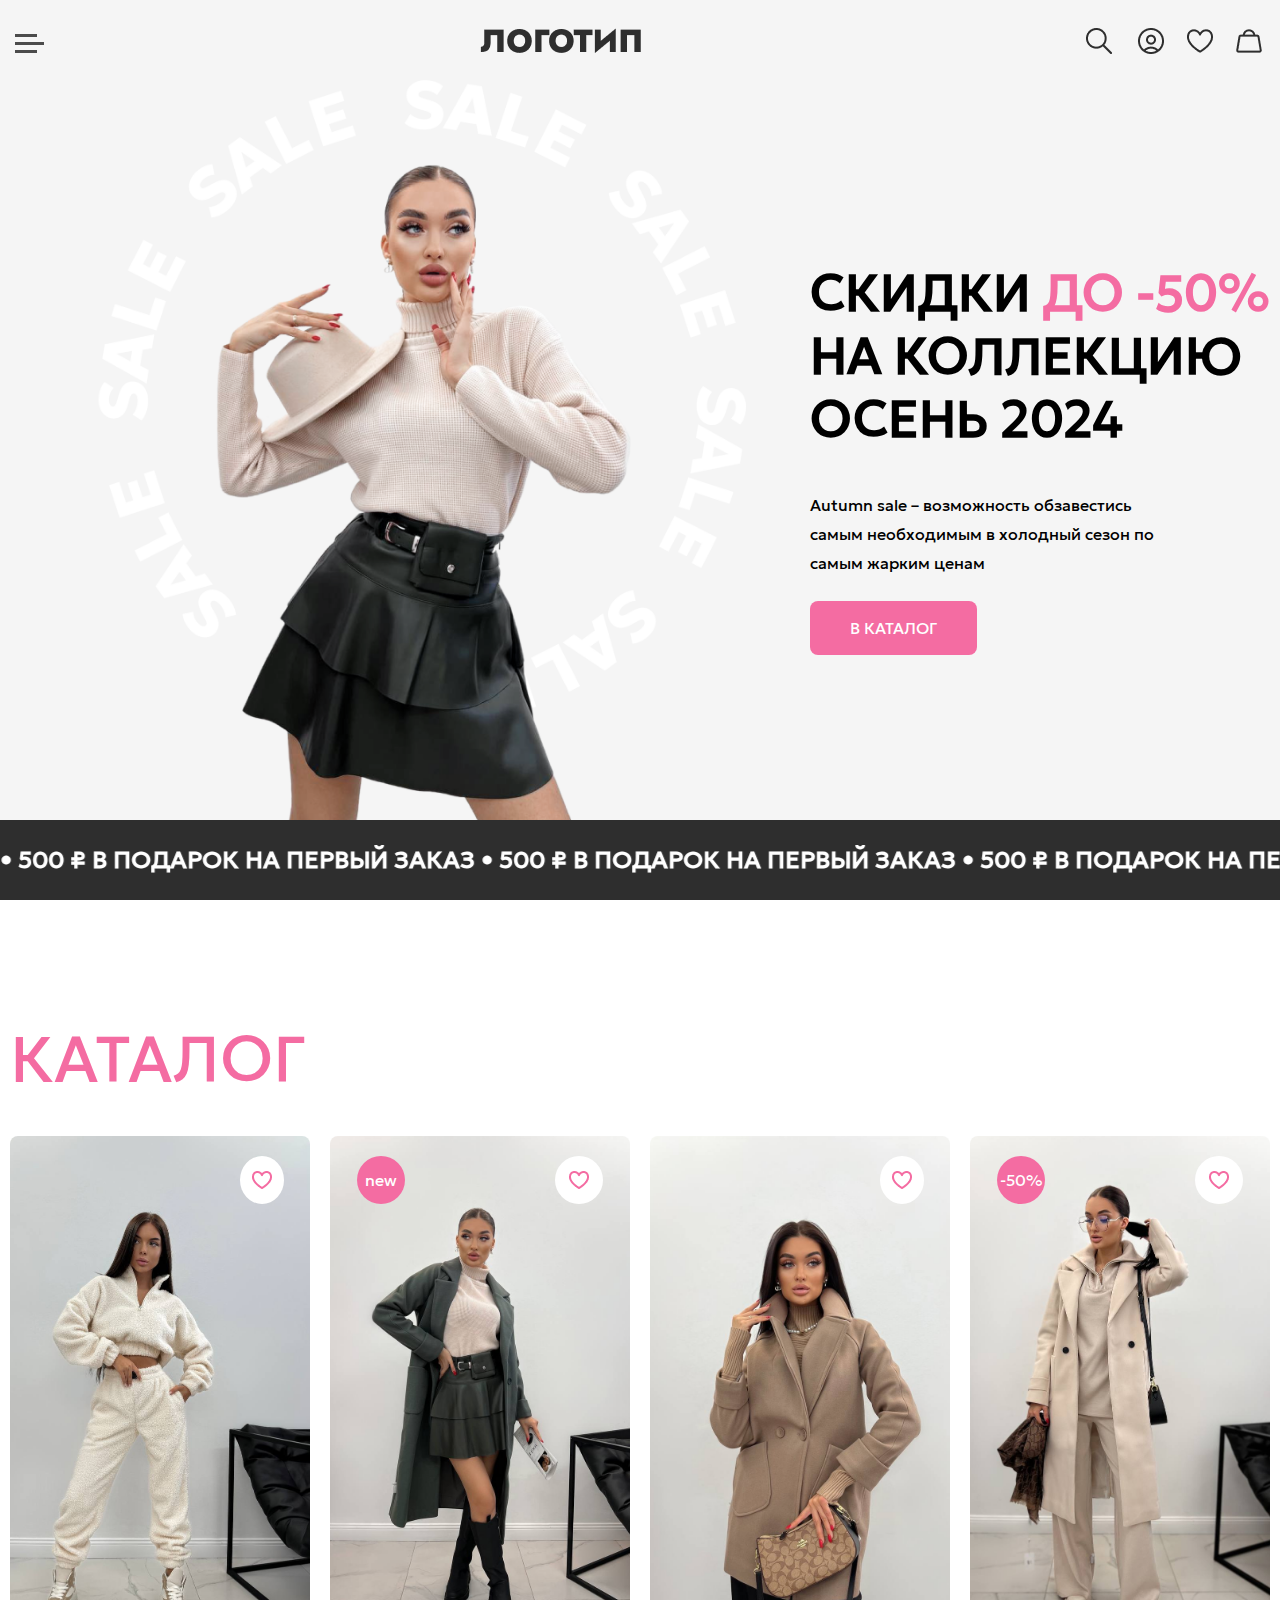
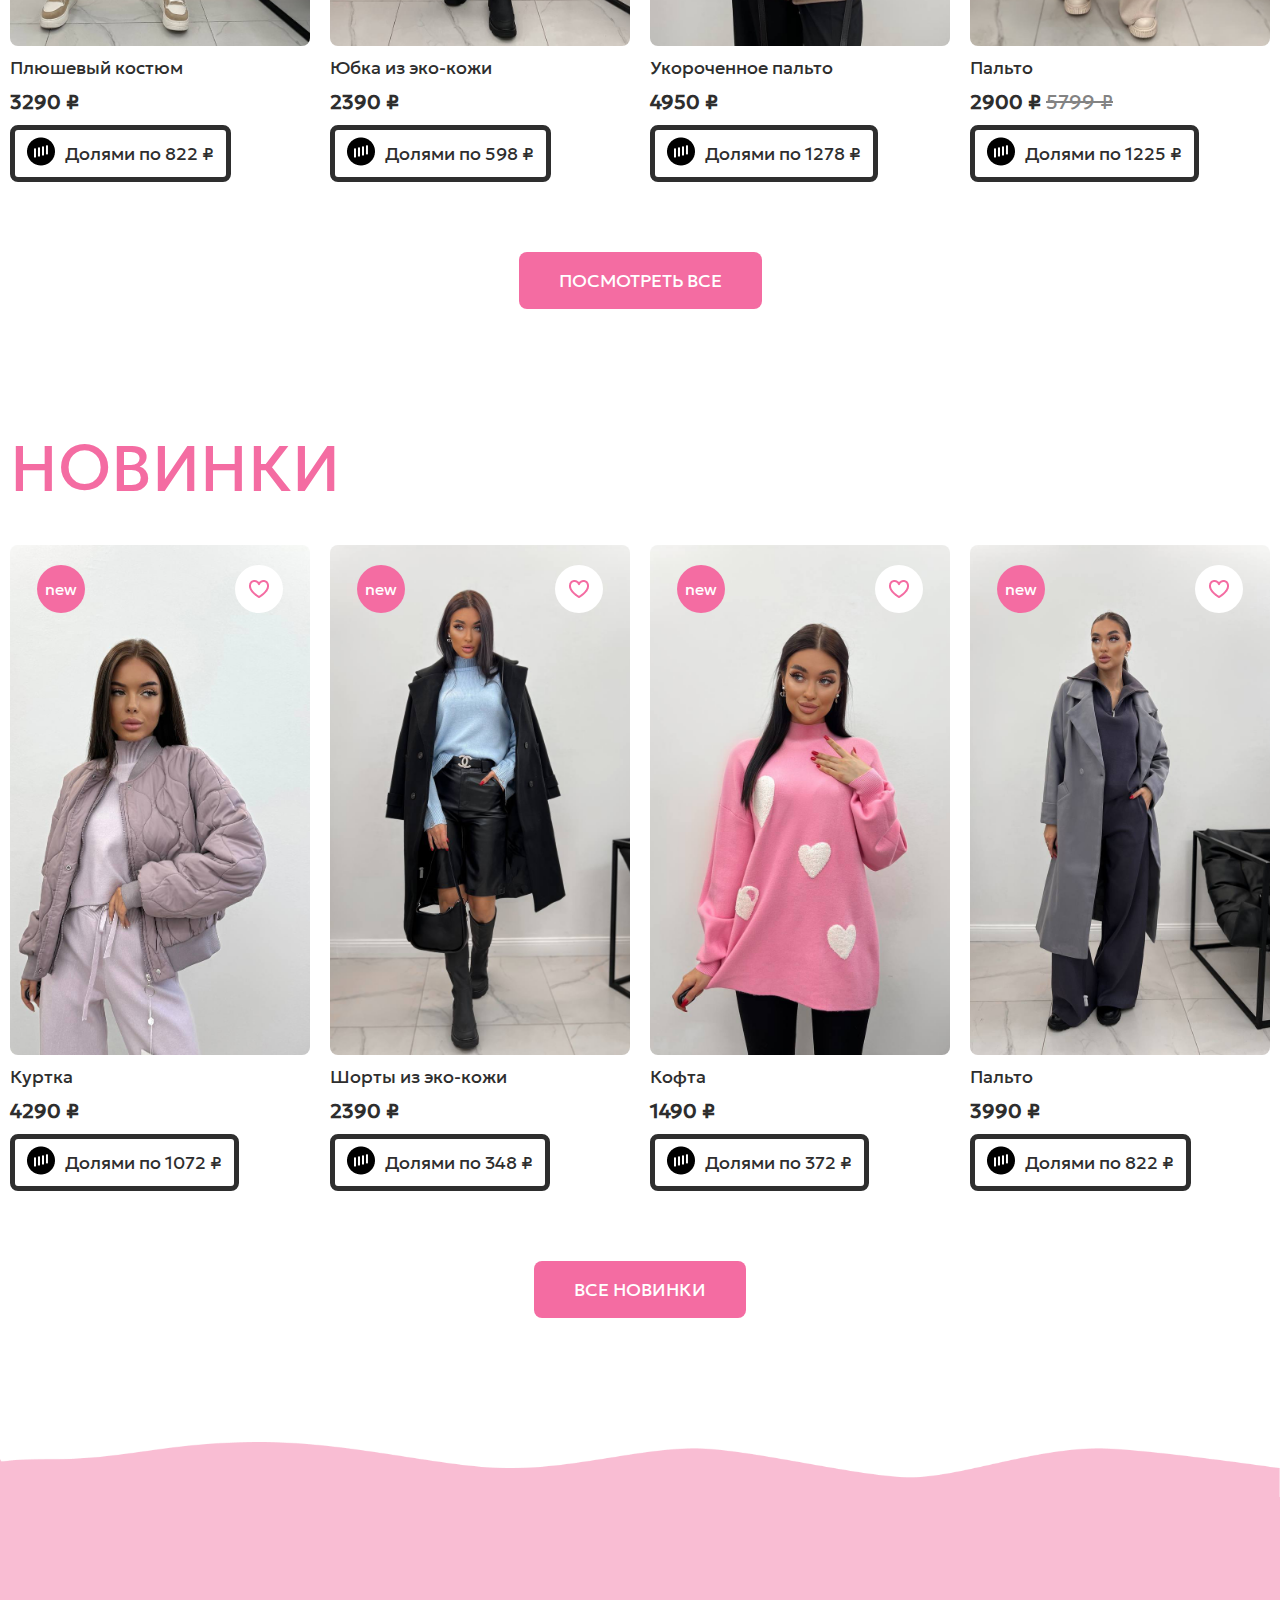
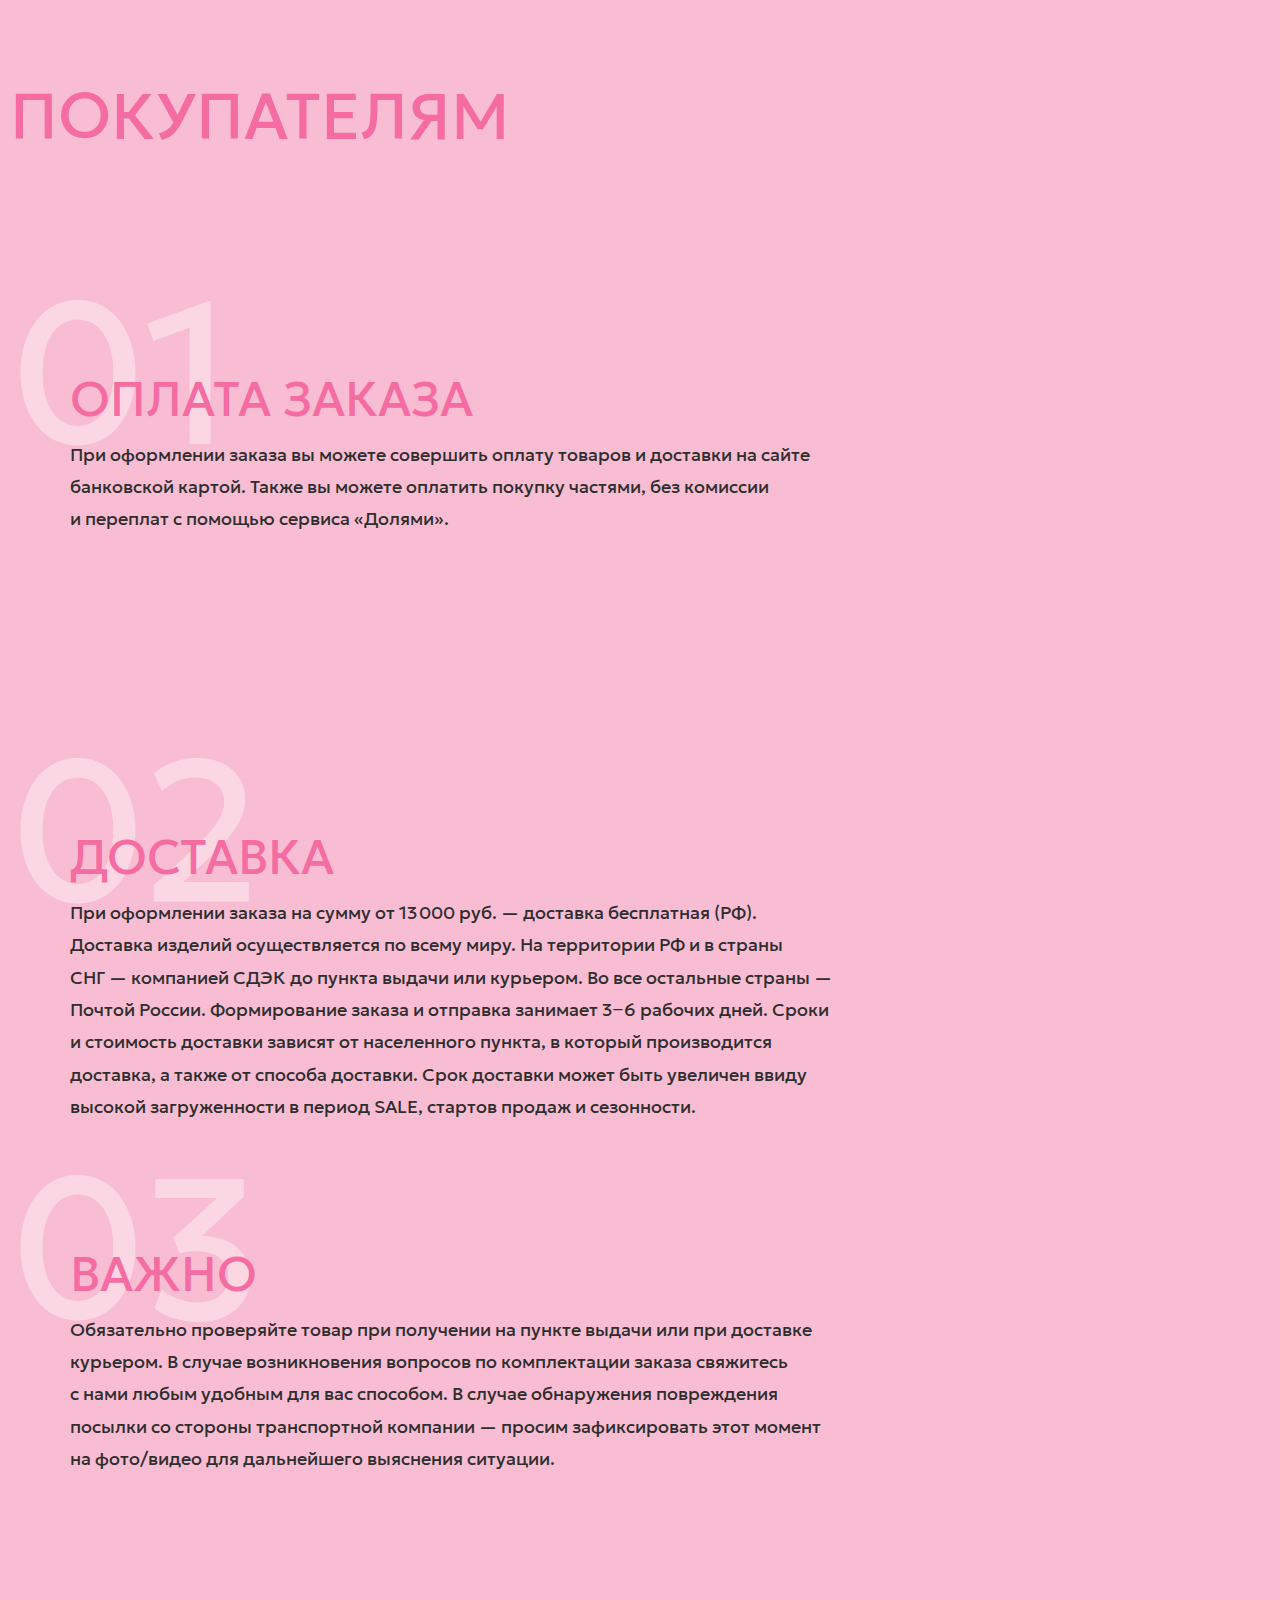
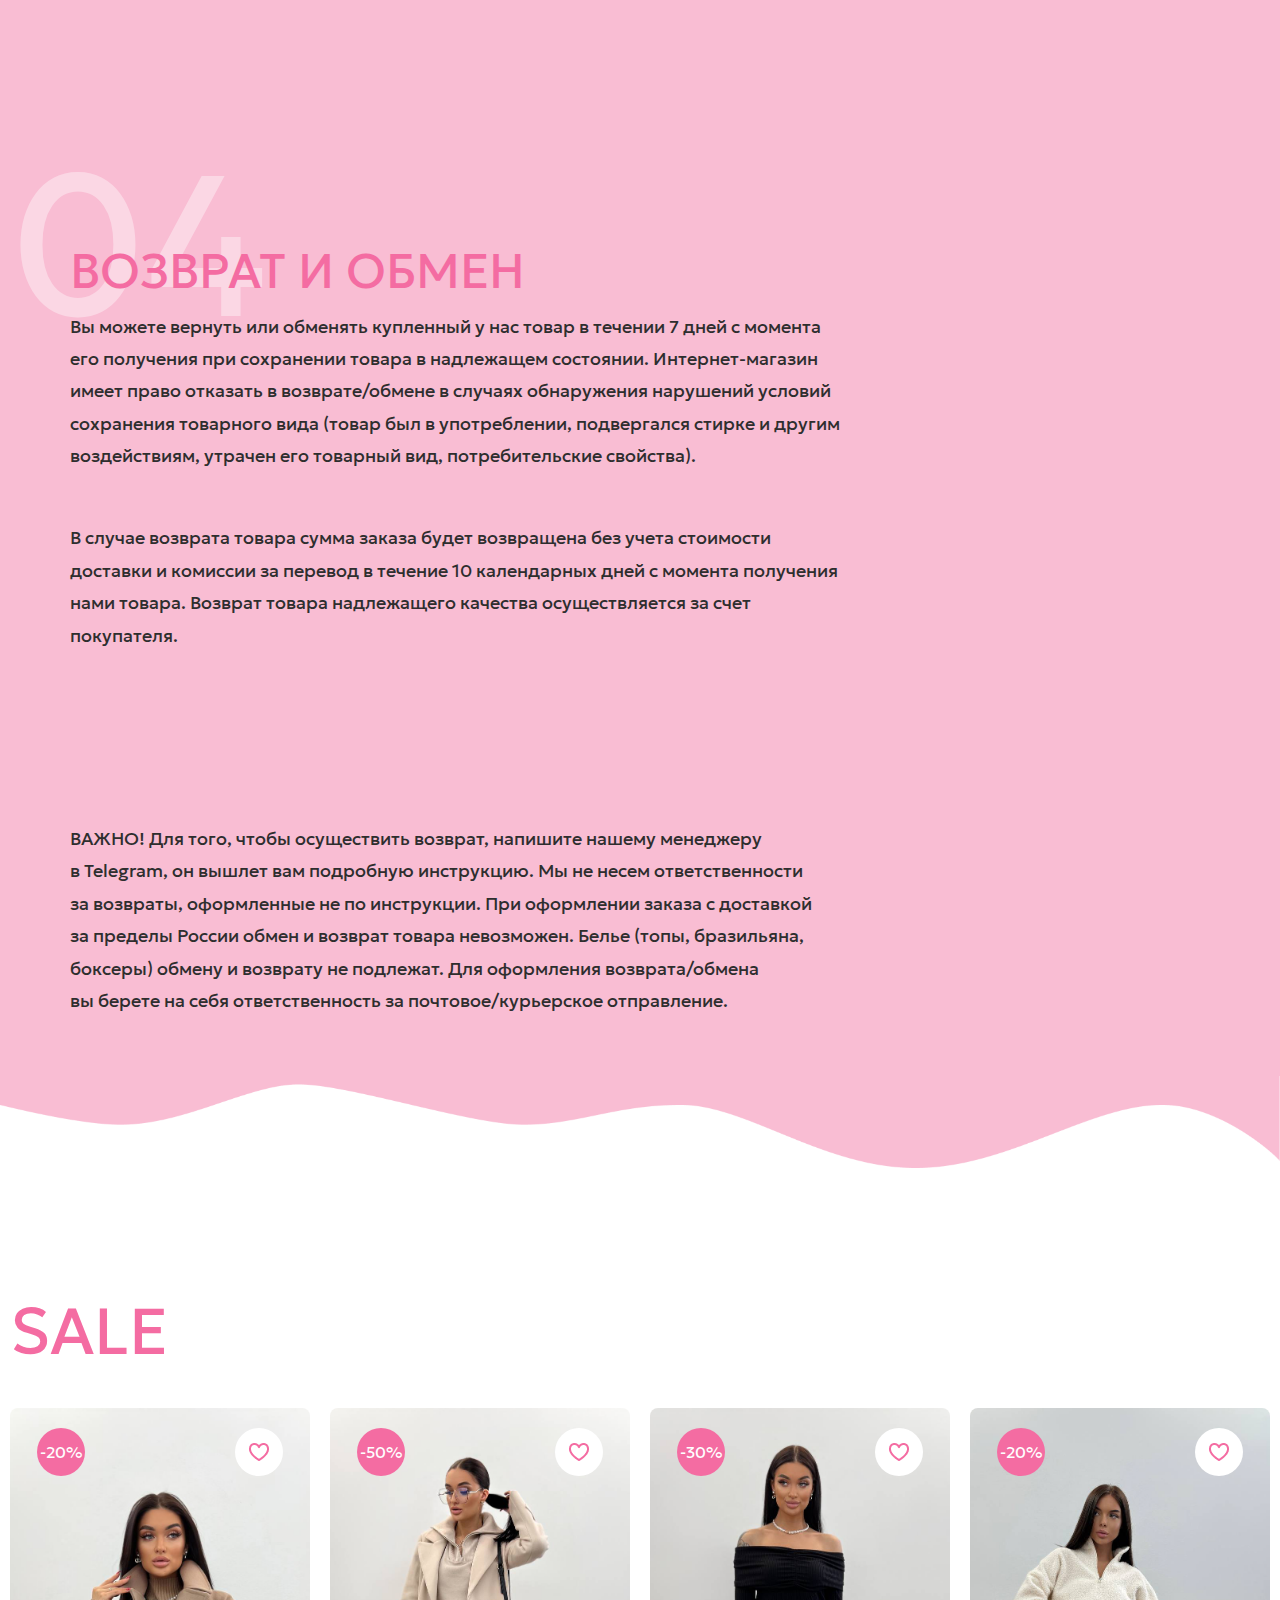
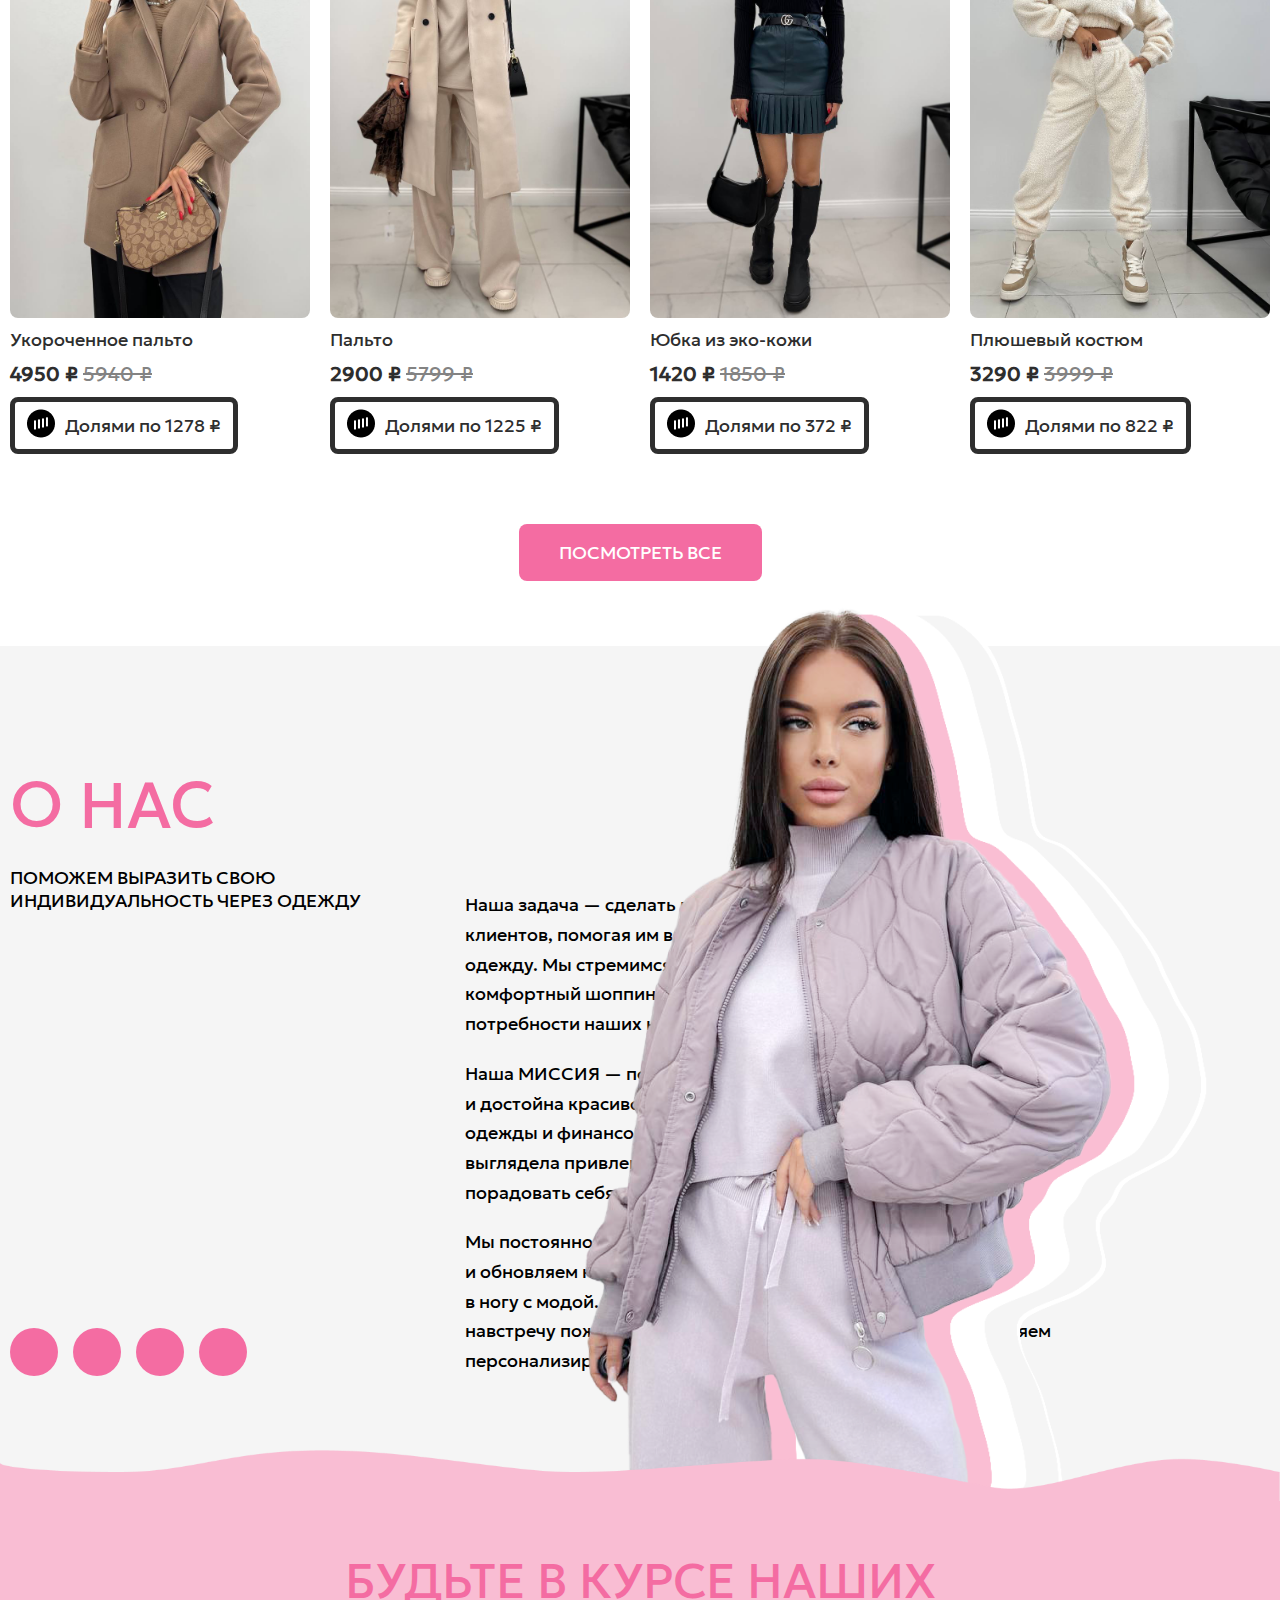
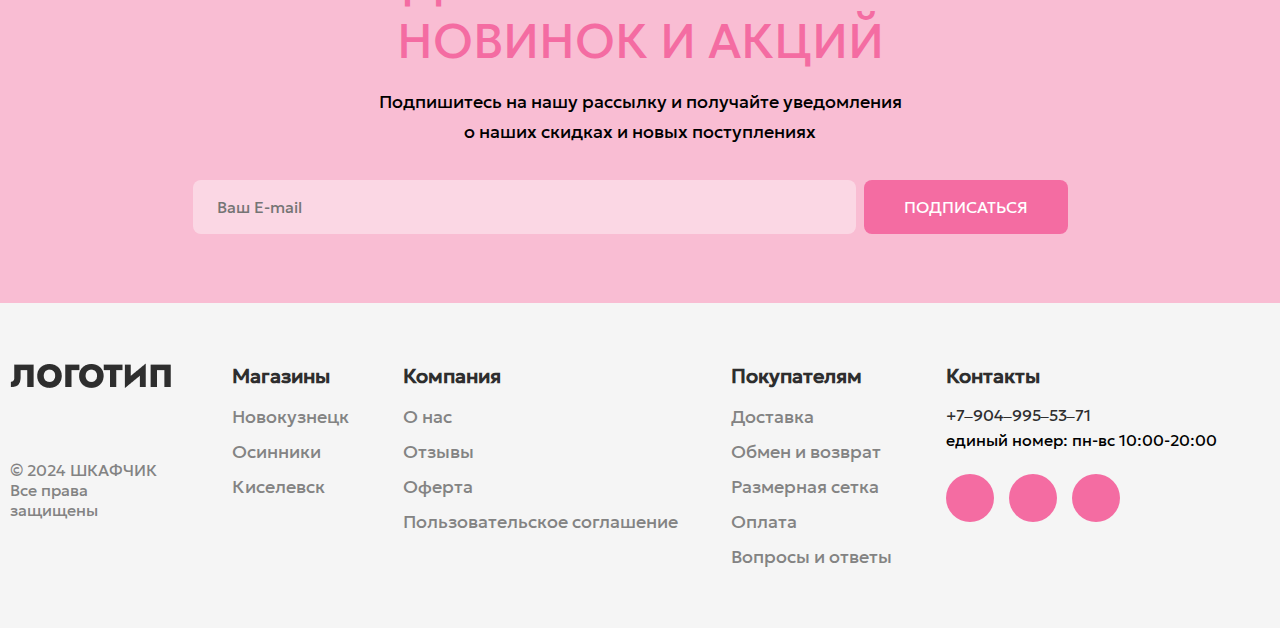
==== index.html @ d10ecf34 "1" ====
<!DOCTYPE html>
<head>
    <meta charset="utf-8">
    <meta name="viewport" content="width=device-width, initial-scale=1.0">
    <title>Шкафчик</title>
    <link rel="stylesheet" href="assets/css/style.css">
</head>
<div class="site">
    <header class="site-header">
        <div class="site-header-overlay"></div>
        <div class="container">
            <div class="site-header-wrap">
                <div class="site-header-menu-toggle">
                    <span>
                        <i></i>
                    </span>
                </div>
                <div class="site-header-logo">
                    <a href="" class="site-header-logo-link">
                        <img src="assets/img/logo.png" alt="" class="site-header-logo__img">
                    </a>
                </div>
                <div class="site-header-action">
                    <div class="site-header-action__item">
                        <a href="" class="site-header-action__link">
                            <img src="assets/img/icon/search.png" alt="" class="site-header-action__img">
                        </a>
                    </div>
                    <div class="site-header-action__item">
                        <a href="" class="site-header-action__link">
                            <img src="assets/img/icon/lk.png" alt="" class="site-header-action__img site-header-action__img--login">
                        </a>
                    </div>
                    <div class="site-header-action__item">
                        <a href="" class="site-header-action__link">
                            <img src="assets/img/icon/favoriteBlack.png" alt="" class="site-header-action__img">
                        </a>
                    </div>
                    <div class="site-header-action__item">
                        <a href="" class="site-header-action__link">
                            <img src="assets/img/icon/goods.png" alt="" class="site-header-action__img">
                        </a>
                    </div>
                </div>
            </div>
        </div>
        <div class="site-header-info">
            <div class="site-header-info-wrap">
                <div class="site-header-info-top">
                    <img src="assets/img/icon/close.png" alt="" class="site-header__close">
                </div>
                <div class="site-header-info-content">
                    <nav class="site-header-info-nav info-nav">
                        <ul class="info-nav-list">
                            <li class="info-nav-list-item">
                                <a href="" class="info-nav-list-item__link">каталог</a>
                            </li>
                            <li class="info-nav-list-item">
                                <a href="" class="info-nav-list-item__link">О компании</a>
                            </li>
                            <li class="info-nav-list-item">
                                <a href="" class="info-nav-list-item__link">Доставка</a>
                            </li>
                            <li class="info-nav-list-item">
                                <a href="" class="info-nav-list-item__link">Обмен и возврат</a>
                            </li>
                            <li class="info-nav-list-item">
                                <a href="" class="info-nav-list-item__link">вопросы и ответы</a>
                            </li>
                            <li class="info-nav-list-item">
                                <a href="" class="info-nav-list-item__link">Параметры моделей</a>
                            </li>
                            <li class="info-nav-list-item">
                                <a href="" class="info-nav-list-item__link">Отзывы</a>
                            </li>
                            <li class="info-nav-list-item">
                                <a href="" class="info-nav-list-item__link info-nav-list-item__link--pink">sale</a>
                            </li>
                        </ul>
                    </nav>
                    <div class="site-header-contacts">
                        <div class="site-header-contacts-top">
                            <a href="tel:+79049955371" class="site-header-contacts__phone">+7‒904‒995‒53‒71</a>
                            <div class="site-header-contacts-shedule">
                                единый номер: пн-вс 10:00-20:00
                            </div>
                        </div>
                        <div class="site-header-contacts-bottom">
                            <div class="site-header-contacts social">
                                <a href="" class="social__link"></a>
                                <a href="" class="social__link"></a>
                                <a href="" class="social__link"></a>
                            </div>
                        </div>
                    </div>
                </div>
            </div>
        </div>
        <div class="site-header-auth">
            <div class="site-header-auth-top">
                <div class="site-header-auth-title">
                    вход/регистрация
                </div>
                <img src="assets/img/icon/close.png" alt="" class="site-header__close site-header__close--auth">
            </div>
            <div class="site-header-auth-content">
                <form action="" class="site-header-auth-form-reg auth-form-reg">
                    <input type="tel" name="auth-tel" class="auth-form-reg__input" placeholder="Телефон">
                    <input type="email" name="auth-email" class="auth-form-reg__input" placeholder="E-mail">
                    <input type="submit" class="auth-form-reg__submit" value="Регистрация">
                    <div class="auth-form-reg-subscribe">
                        <input type="checkbox" class="auth-form-reg-subscribe__input" name="subscribe" id="subscribe">
                        <label class="auth-form-reg-subscribe__label" for="subscribe">Подписаться на рассылку</label>
                    </div>
                    <div class="auth-form-reg-change">
                        Войти в уже существующий аккаунт
                    </div>
                </form>
                <form action="" class="site-header-login-form login-form">
                    <input type="tel" name="login-tel" id="login-tel" class="login-form__input" placeholder="Телефон">
                    <input type="tel" name="login-email" id="login-email" class="login-form__input" placeholder="E-mail">
                    <input type="submit" value="Войти" class="login-form__submit">
                    <div class="login-form-subscribe">
                        <input type="checkbox" class="login-form-subscribe__input" name="subscribe" id="subscribe-login">
                        <label class="login-form-subscribe__label" for="subscribe-login">Подписаться на рассылку</label>
                    </div>
                    <div class="login-form-change">
                        <div class="login-form-change-item" id="login-change-tel">
                            Войти по номеру телефона
                        </div>
                        <div class="login-form-change-item login-form-change-item--reg">
                            Еще нет аккаунта?
                        </div>
                        <div class="login-form-change-item" id="reg">
                            Регистрация
                        </div>
                    </div>
                </form>
            </div>
        </div>
    </header>
    <main class="site-main">
        <div class="site-main-banner banner">
            <div class="banner-wrap">
                <div class="banner-item">
                    <div class="banner-item-bg" style="background-image: url('assets/img/banner.png');"></div>
                    <div class="banner-item-bg-mob"></div>
                    <div class="banner-item-content">
                        <div class="banner-item-title">
                            Скидки <span class="banner-item-title-color">до -50%</span> на коллекцию осень 2024
                        </div>
                        <div class="banner-item-description">
                            Autumn sale – возможность обзавестись самым необходимым в холодный сезон по самым жарким ценам
                        </div>
                        <div class="banner-item-action">
                            <a href="" class="banner-item__link">
                                в каталог
                            </a>
                        </div>
                    </div>
                    <div class="banner-item-bottom">
                        <div class="banner-item-bottom-wrap">
                            <span class="banner-item-bottom-text">500 ₽ В ПОДАРОК НА ПЕРВЫЙ ЗАКАЗ</span>
                        </div>
                    </div>
                </div>
            </div>
        </div>
        <div class="container">
            <div class="site-main-catalog site-main-section catalog">
                <div class="catalog-top">
                    <div class="catalog-title title">
                        каталог
                    </div>
                    <div class="catalog-settings">
                        <div class="catalog-settings-left">

                        </div>
                        <div class="catalog-settings-right"></div>
                    </div>
                </div>
                <div class="catalog-bottom">
                    <div class="catalog-wrap">
                            <div class="catalog-list">
                                <div class="catalog-item">
                                    <a href="" class="catalog-item-link">
                                        <div class="catalog-item-wrap">
                                            <div class="catalog-item-top">
                                                <div class="catalog-item-img">
                                                    <img src="assets/img/catalog_1.png" alt="" class="catalog-item-pic">
                                                </div>
                                                <div class="catalog-item__favorite">
                                                    <img src="assets/img/icon/favorite.png" alt="" class="catalog-item__favorite__img">
                                                </div>
                                            </div>
                                            <div class="catalog-item-bottom">
                                                <div class="catalog-item-title">
                                                    Плюшевый костюм
                                                </div>
                                                <div class="catalog-item-price">
                                                    3290 ₽
                                                </div>
                                                <div class="catalog-item-fraction">
                                                    <div class="catalog-item-fraction-pic">
                                                        <img src="assets/img/icon/fraction.png" alt="" class="catalog-item-fraction__img">
                                                    </div>
                                                    <div class="catalog-item-fraction-text">
                                                        Долями по 822 ₽
                                                    </div>
                                                </div>
                                            </div>
                                        </div>
                                    </a>
                                </div>
                                <div class="catalog-item">
                                    <a href="" class="catalog-item-link">
                                        <div class="catalog-item-wrap">
                                            <div class="catalog-item-top">
                                                <div class="catalog-item-img">
                                                    <img src="assets/img/catalog_2.png" alt="" class="catalog-item-pic">
                                                </div>
                                                <!-- если 2 значка то делаем другой блок -->
                                                <div class="catalog-item-icons">
                                                    <div class="catalog-item-special">
                                                        new
                                                    </div>
                                                    <div class="catalog-item__favorite">
                                                        <img src="assets/img/icon/favorite.png" alt="" class="catalog-item__favorite__img">
                                                    </div>
                                                </div>
                                            </div>
                                            <div class="catalog-item-bottom">
                                                <div class="catalog-item-title">
                                                    Юбка из эко-кожи
                                                </div>
                                                <div class="catalog-item-price">
                                                    2390 ₽
                                                </div>
                                                <div class="catalog-item-fraction">
                                                    <div class="catalog-item-fraction-pic">
                                                        <img src="assets/img/icon/fraction.png" alt="" class="catalog-item-fraction__img">
                                                    </div>
                                                    <div class="catalog-item-fraction-text">
                                                        Долями по 598 ₽
                                                    </div>
                                                </div>
                                            </div>
                                        </div>
                                    </a>
                                </div>
                                <div class="catalog-item">
                                    <a href="" class="catalog-item-link">
                                        <div class="catalog-item-wrap">
                                            <div class="catalog-item-top">
                                                <div class="catalog-item-img">
                                                    <img src="assets/img/catalog_3.png" alt="" class="catalog-item-pic">
                                                </div>
                                                <div class="catalog-item__favorite">
                                                    <img src="assets/img/icon/favorite.png" alt="" class="catalog-item__favorite__img">
                                                </div>
                                            </div>
                                            <div class="catalog-item-bottom">
                                                <div class="catalog-item-title">
                                                    Укороченное пальто
                                                </div>
                                                <div class="catalog-item-price">
                                                    4950 ₽
                                                </div>
                                                <div class="catalog-item-fraction">
                                                    <div class="catalog-item-fraction-pic">
                                                        <img src="assets/img/icon/fraction.png" alt="" class="catalog-item-fraction__img">
                                                    </div>
                                                    <div class="catalog-item-fraction-text">
                                                        Долями по 1278 ₽
                                                    </div>
                                                </div>
                                            </div>
                                        </div>
                                    </a>
                                </div>
                                <div class="catalog-item">
                                <a href="" class="catalog-item-link">
                                    <div class="catalog-item-wrap">
                                        <div class="catalog-item-top">
                                            <div class="catalog-item-img">
                                                <img src="assets/img/catalog_4.png" alt="" class="catalog-item-pic">
                                            </div>
                                            <!-- если 2 значка то делаем другой блок -->
                                            <div class="catalog-item-icons">
                                                <div class="catalog-item-special">
                                                    -50%
                                                </div>
                                                <div class="catalog-item__favorite">
                                                    <img src="assets/img/icon/favorite.png" alt="" class="catalog-item__favorite__img">
                                                </div>
                                            </div>
                                        </div>
                                        <div class="catalog-item-bottom">
                                            <div class="catalog-item-title">
                                                Пальто
                                            </div>
                                            <div class="catalog-item-price">
                                                2900 ₽ <span class="catalog-item-price-sale">5799 ₽</span>
                                            </div>
                                            <div class="catalog-item-fraction">
                                                <div class="catalog-item-fraction-pic">
                                                    <img src="assets/img/icon/fraction.png" alt="" class="catalog-item-fraction__img">
                                                </div>
                                                <div class="catalog-item-fraction-text">
                                                    Долями по 1225 ₽
                                                </div>
                                            </div>
                                        </div>
                                    </div>
                                </a>
                            </div>
                        </div>
                    </div>
                    <div class="catalog-show-all">
                        <a href="" class="catalog-show-all__link">Посмотреть все</a>
                    </div>
                </div>
            </div>
            <div class="site-main-innovation site-main-catalog site-main-section innovation">
                <div class="innovation-top">
                    <div class="innovation-title title">
                        новинки
                    </div>
                    <div class="catalog-wrap">
                        <div class="catalog-list">
                            <div class="catalog-item">
                                <a href="" class="catalog-item-link">
                                    <div class="catalog-item-wrap">
                                        <div class="catalog-item-top">
                                            <div class="catalog-item-img">
                                                <img src="assets/img/catalog_5.png" alt="" class="catalog-item-pic">
                                            </div>
                                            <div class="catalog-item-icons">
                                                <div class="catalog-item-special">
                                                    new
                                                </div>
                                                <div class="catalog-item__favorite">
                                                    <img src="assets/img/icon/favorite.png" alt="" class="catalog-item__favorite__img">
                                                </div>
                                            </div>
                                        </div>
                                        <div class="catalog-item-bottom">
                                            <div class="catalog-item-title">
                                                Куртка
                                            </div>
                                            <div class="catalog-item-price">
                                                4290 ₽
                                            </div>
                                            <div class="catalog-item-fraction">
                                                <div class="catalog-item-fraction-pic">
                                                    <img src="assets/img/icon/fraction.png" alt="" class="catalog-item-fraction__img">
                                                </div>
                                                <div class="catalog-item-fraction-text">
                                                    Долями по 1072 ₽
                                                </div>
                                            </div>
                                        </div>
                                    </div>
                                </a>
                            </div>
                            <div class="catalog-item">
                                <a href="" class="catalog-item-link">
                                    <div class="catalog-item-wrap">
                                        <div class="catalog-item-top">
                                            <div class="catalog-item-img">
                                                <img src="assets/img/catalog_6.png" alt="" class="catalog-item-pic">
                                            </div>
                                            <!-- если 2 значка то делаем другой блок -->
                                            <div class="catalog-item-icons">
                                                <div class="catalog-item-special">
                                                    new
                                                </div>
                                                <div class="catalog-item__favorite">
                                                    <img src="assets/img/icon/favorite.png" alt="" class="catalog-item__favorite__img">
                                                </div>
                                            </div>
                                        </div>
                                        <div class="catalog-item-bottom">
                                            <div class="catalog-item-title">
                                                Шорты из эко-кожи
                                            </div>
                                            <div class="catalog-item-price">
                                                2390 ₽
                                            </div>
                                            <div class="catalog-item-fraction">
                                                <div class="catalog-item-fraction-pic">
                                                    <img src="assets/img/icon/fraction.png" alt="" class="catalog-item-fraction__img">
                                                </div>
                                                <div class="catalog-item-fraction-text">
                                                    Долями по 348 ₽
                                                </div>
                                            </div>
                                        </div>
                                    </div>
                                </a>
                            </div>
                            <div class="catalog-item">
                                <a href="" class="catalog-item-link">
                                    <div class="catalog-item-wrap">
                                        <div class="catalog-item-top">
                                            <div class="catalog-item-img">
                                                <img src="assets/img/catalog_7.png" alt="" class="catalog-item-pic">
                                            </div>
                                            <div class="catalog-item-icons">
                                                <div class="catalog-item-special">
                                                    new
                                                </div>
                                                <div class="catalog-item__favorite">
                                                    <img src="assets/img/icon/favorite.png" alt="" class="catalog-item__favorite__img">
                                                </div>
                                            </div>
                                        </div>
                                        <div class="catalog-item-bottom">
                                            <div class="catalog-item-title">
                                                Кофта
                                            </div>
                                            <div class="catalog-item-price">
                                                1490 ₽
                                            </div>
                                            <div class="catalog-item-fraction">
                                                <div class="catalog-item-fraction-pic">
                                                    <img src="assets/img/icon/fraction.png" alt="" class="catalog-item-fraction__img">
                                                </div>
                                                <div class="catalog-item-fraction-text">
                                                    Долями по 372 ₽
                                                </div>
                                            </div>
                                        </div>
                                    </div>
                                </a>
                            </div>
                            <div class="catalog-item">
                                <a href="" class="catalog-item-link">
                                    <div class="catalog-item-wrap">
                                        <div class="catalog-item-top">
                                            <div class="catalog-item-img">
                                                <img src="assets/img/catalog_8.png" alt="" class="catalog-item-pic">
                                            </div>
                                            <!-- если 2 значка то делаем другой блок -->
                                            <div class="catalog-item-icons">
                                                <div class="catalog-item-special">
                                                    new
                                                </div>
                                                <div class="catalog-item__favorite">
                                                    <img src="assets/img/icon/favorite.png" alt="" class="catalog-item__favorite__img">
                                                </div>
                                            </div>
                                        </div>
                                        <div class="catalog-item-bottom">
                                            <div class="catalog-item-title">
                                                Пальто
                                            </div>
                                            <div class="catalog-item-price">
                                                3990 ₽
                                            </div>
                                            <div class="catalog-item-fraction">
                                                <div class="catalog-item-fraction-pic">
                                                    <img src="assets/img/icon/fraction.png" alt="" class="catalog-item-fraction__img">
                                                </div>
                                                <div class="catalog-item-fraction-text">
                                                    Долями по 822 ₽
                                                </div>
                                            </div>
                                        </div>
                                    </div>
                                </a>
                            </div>
                        </div>
                        <div class="catalog-show-all">
                            <a href="" class="catalog-show-all__link">Все новинки</a>
                        </div>
                    </div>
                </div>
            </div>
        </div>
        <div class="site-main-buyers site-main-section buyers">
            <div class="buyers-wrap">
                <div class="buyers-top">
                    <img src="assets/img/wave1.png" alt="" class="buyers-top__img">
                </div>
                <div class="buyers-middle">
                    <div class="container">
                        <div class="buyers__title title">
                            Покупателям
                        </div>
                        <div class="buyers-content">
                            <div class="buyers-item">
                                <div class="buyers-item__number">
                                    01
                                </div>
                                <div class="buyers-item-info">
                                    <div class="buyers-item__title">
                                        Оплата заказа
                                    </div>
                                    <div class="buyers-item__text">
                                        При оформлении заказа вы можете совершить оплату товаров и доставки на сайте банковской картой. Также вы можете оплатить покупку частями, без комиссии и переплат с помощью сервиса «Долями».
                                    </div>
                                </div>
                            </div>
                            <div class="buyers-item">
                                <div class="buyers-item__number">
                                    02
                                </div>
                                <div class="buyers-item-info">
                                    <div class="buyers-item__title">
                                        доставка
                                    </div>
                                    <div class="buyers-item__text">
                                        При оформлении заказа на сумму от 13 000 руб. — доставка бесплатная (РФ). Доставка изделий осуществляется по всему миру. На территории РФ и в страны СНГ — компанией СДЭК до пункта выдачи или курьером. Во все остальные страны — Почтой России. Формирование заказа и отправка занимает 3−6 рабочих дней. Сроки и стоимость доставки зависят от населенного пункта, в который производится доставка, а также от способа доставки. Срок доставки может быть увеличен ввиду высокой загруженности в период SALE, стартов продаж и сезонности.
                                    </div>
                                </div>
                            </div>
                            <div class="buyers-item">
                                <div class="buyers-item__number">
                                    03
                                </div>
                                <div class="buyers-item-info">
                                    <div class="buyers-item__title">
                                        Важно
                                    </div>
                                    <div class="buyers-item__text">
                                        Обязательно проверяйте товар при получении на пункте выдачи или при доставке курьером. В случае возникновения вопросов по комплектации заказа свяжитесь с нами любым удобным для вас способом. В случае обнаружения повреждения посылки со стороны транспортной компании — просим зафиксировать этот момент на фото/видео для дальнейшего выяснения ситуации.
                                    </div>
                                </div>
                            </div>
                            <div class="buyers-item">
                                <div class="buyers-item__number">
                                    04
                                </div>
                                <div class="buyers-item-info">
                                    <div class="buyers-item__title">
                                        Возврат и обмен
                                    </div>
                                    <div class="buyers-item__text">
                                        Вы можете вернуть или обменять купленный у нас товар в течении 7 дней с момента его получения при сохранении товара в надлежащем состоянии. Интернет-магазин имеет право отказать в возврате/обмене в случаях обнаружения нарушений условий сохранения товарного вида (товар был в употреблении, подвергался стирке и другим воздействиям, утрачен его товарный вид, потребительские свойства).
                                    </div>
                                </div>
                            </div>
                            <div class="buyers-item">
                                <div class="buyers-item__text">
                                    В случае возврата товара сумма заказа будет возвращена без учета стоимости доставки и комиссии за перевод в течение 10 календарных дней с момента получения нами товара. Возврат товара надлежащего качества осуществляется за счет покупателя.
                                </div>
                            </div>
                            <div class="buyers-item">
                                <div class="buyers-item__text">
                                    ВАЖНО! Для того, чтобы осуществить возврат, напишите нашему менеджеру в Telegram, он вышлет вам подробную инструкцию. Мы не несем ответственности за возвраты, оформленные не по инструкции. При оформлении заказа с доставкой за пределы России обмен и возврат товара невозможен. Белье (топы, бразильяна, боксеры) обмену и возврату не подлежат. Для оформления возврата/обмена вы берете на себя ответственность за почтовое/курьерское отправление.
                                </div>
                            </div>
                        </div>
                    </div>
                </div>
            </div>
            <div class="buyers-bottom">
                <img src="assets/img/wave2.png" alt="" class="buyers-bottom__img">
            </div>
        </div>
        <div class="site-main-sale sale site-main-section">
            <div class="container">
                <div class="sale-title title">
                    Sale
                </div>
                <div class="catalog-wrap">
                    <div class="catalog-list">
                        <div class="catalog-item">
                            <a href="" class="catalog-item-link">
                                <div class="catalog-item-wrap">
                                    <div class="catalog-item-top">
                                        <div class="catalog-item-img">
                                            <img src="assets/img/catalog_9.png" alt="" class="catalog-item-pic">
                                        </div>
                                        <div class="catalog-item-icons">
                                            <div class="catalog-item-special">
                                                -20%
                                            </div>
                                            <div class="catalog-item__favorite">
                                                <img src="assets/img/icon/favorite.png" alt="" class="catalog-item__favorite__img">
                                            </div>
                                        </div>
                                    </div>
                                    <div class="catalog-item-bottom">
                                        <div class="catalog-item-title">
                                            Укороченное пальто
                                        </div>
                                        <div class="catalog-item-price">
                                            4950 ₽ <span class="catalog-item-price-sale">5940 ₽</span>
                                        </div>
                                        <div class="catalog-item-fraction">
                                            <div class="catalog-item-fraction-pic">
                                                <img src="assets/img/icon/fraction.png" alt="" class="catalog-item-fraction__img">
                                            </div>
                                            <div class="catalog-item-fraction-text">
                                                Долями по 1278 ₽
                                            </div>
                                        </div>
                                    </div>
                                </div>
                            </a>
                        </div>
                        <div class="catalog-item">
                            <a href="" class="catalog-item-link">
                                <div class="catalog-item-wrap">
                                    <div class="catalog-item-top">
                                        <div class="catalog-item-img">
                                            <img src="assets/img/catalog_10.png" alt="" class="catalog-item-pic">
                                        </div>
                                        <!-- если 2 значка то делаем другой блок -->
                                        <div class="catalog-item-icons">
                                            <div class="catalog-item-special">
                                                -50%
                                            </div>
                                            <div class="catalog-item__favorite">
                                                <img src="assets/img/icon/favorite.png" alt="" class="catalog-item__favorite__img">
                                            </div>
                                        </div>
                                    </div>
                                    <div class="catalog-item-bottom">
                                        <div class="catalog-item-title">
                                            Пальто
                                        </div>
                                        <div class="catalog-item-price">
                                            2900 ₽ <span class="catalog-item-price-sale">5799 ₽</span>
                                        </div>
                                        <div class="catalog-item-fraction">
                                            <div class="catalog-item-fraction-pic">
                                                <img src="assets/img/icon/fraction.png" alt="" class="catalog-item-fraction__img">
                                            </div>
                                            <div class="catalog-item-fraction-text">
                                                Долями по 1225 ₽
                                            </div>
                                        </div>
                                    </div>
                                </div>
                            </a>
                        </div>
                        <div class="catalog-item">
                            <a href="" class="catalog-item-link">
                                <div class="catalog-item-wrap">
                                    <div class="catalog-item-top">
                                        <div class="catalog-item-img">
                                            <img src="assets/img/catalog_11.png" alt="" class="catalog-item-pic">
                                        </div>
                                        <div class="catalog-item-icons">
                                            <div class="catalog-item-special">
                                                -30%
                                            </div>
                                            <div class="catalog-item__favorite">
                                                <img src="assets/img/icon/favorite.png" alt="" class="catalog-item__favorite__img">
                                            </div>
                                        </div>
                                    </div>
                                    <div class="catalog-item-bottom">
                                        <div class="catalog-item-title">
                                            Юбка из эко-кожи
                                        </div>
                                        <div class="catalog-item-price">
                                            1420 ₽ <span class="catalog-item-price-sale">1850 ₽</span>
                                        </div>
                                        <div class="catalog-item-fraction">
                                            <div class="catalog-item-fraction-pic">
                                                <img src="assets/img/icon/fraction.png" alt="" class="catalog-item-fraction__img">
                                            </div>
                                            <div class="catalog-item-fraction-text">
                                                Долями по 372 ₽
                                            </div>
                                        </div>
                                    </div>
                                </div>
                            </a>
                        </div>
                        <div class="catalog-item">
                            <a href="" class="catalog-item-link">
                                <div class="catalog-item-wrap">
                                    <div class="catalog-item-top">
                                        <div class="catalog-item-img">
                                            <img src="assets/img/catalog_12.png" alt="" class="catalog-item-pic">
                                        </div>
                                        <!-- если 2 значка то делаем другой блок -->
                                        <div class="catalog-item-icons">
                                            <div class="catalog-item-special">
                                                -20%
                                            </div>
                                            <div class="catalog-item__favorite">
                                                <img src="assets/img/icon/favorite.png" alt="" class="catalog-item__favorite__img">
                                            </div>
                                        </div>
                                    </div>
                                    <div class="catalog-item-bottom">
                                        <div class="catalog-item-title">
                                            Плюшевый костюм
                                        </div>
                                        <div class="catalog-item-price">
                                            3290 ₽ <span class="catalog-item-price-sale">3999 ₽</span>
                                        </div>
                                        <div class="catalog-item-fraction">
                                            <div class="catalog-item-fraction-pic">
                                                <img src="assets/img/icon/fraction.png" alt="" class="catalog-item-fraction__img">
                                            </div>
                                            <div class="catalog-item-fraction-text">
                                                Долями по 822 ₽
                                            </div>
                                        </div>
                                    </div>
                                </div>
                            </a>
                        </div>
                    </div>
                    <div class="catalog-show-all">
                        <a href="" class="catalog-show-all__link">Посмотреть все</a>
                    </div>
                </div>
            </div>
        </div>
        <div class="site-main-about about site-main-section">
            <div class="about-wrap">
                <div class="about-container">
                    <div class="container">
                        <div class="about-content">
                            <div class="about-content-left">
                                <div class="about-content-top">
                                    <div class="about-title title">
                                        о нас
                                    </div>
                                    <div class="about-slogan">
                                        Поможем выразить свою индивидуальность через одежду
                                    </div>
                                </div>
                                <div class="about-content-bottom">
                                    <div class="about-social social">
                                        <a href="" class="social__link"></a>
                                        <a href="" class="social__link"></a>
                                        <a href="" class="social__link"></a>
                                        <a href="" class="social__link"></a>
                                    </div>
                                </div>
                            </div>
                            <div class="about-content-right">
                                <div class="about-description">
                                    <p class="about__text">
                                        Наша задача — сделать моду доступной для всех наших клиентов, помогая им выражать свою индивидуальность через одежду. Мы стремимся не просто продавать одежду, а создавать комфортный шоппинг, который радует и удовлетворяет все потребности наших клиентов.
                                    </p>
                                    <p class="about__text">
                                        Наша МИССИЯ — показать, что каждая женщина уникальна и достойна красиво и стильно одеваться, не зависимо от размера одежды и финансов. Мы хотим, чтобы каждая женщина выглядела привлекательно и чувствовала себя уверенно, смогла порадовать себя новым нарядом, а мы ей в этом поможем.
                                    </p>
                                    <p class="about__text">
                                        Мы постоянно следим за последними модными тенденциями и обновляем наши коллекции, чтобы наши клиенты были всегда в ногу с модой. Мы ценим каждого клиента и всегда идем навстречу пожеланиям и вкусам каждого, а также предоставляем персонализированный сервис.
                                    </p>
                                </div>
                            </div>
                        </div>
                    </div>
                </div>
                <div class="about-bg">
                    <img class="about-bg__img" src="assets/img/aboutBG.png" alt="">
                </div>
                <div class="about-bottom">
                    <img src="assets/img/aboutBGbottom.png" alt="" class="about-bottom__img">
                </div>
            </div>
        </div>
        <div class="site-main-subscribe subscribe">
            <div class="container">
                <div class="subscribe-wrap">
                    <div class="subscribe-title title">
                        Будьте в курсе наших новинок и акций
                    </div>
                    <div class="subscribe-text">
                        Подпишитесь на нашу рассылку и получайте уведомления о наших скидках и новых поступлениях
                    </div>
                    <div class="subscribe-action">
                        <form action="" class="subspibe-form">
                            <div class="subscribe-form-wrap">
                                <input type="email" name="" id="" placeholder="Ваш E-mail" class="subscribe-form__input">
                                <input type="button" value="Подписаться" class="subscribe-form__button">
                            </div>
                        </form>
                    </div>
                </div>
            </div>
        </div>
    </main>
    <footer class="site-footer">
        <div class="container container--nopadding">
            <div class="site-footer-wrap">
                <div class="site-footer-item">
                    <div class="site-footer-logo">
                        <img src="assets/img/logo.png" alt="" class="fite-footer__">
                    </div>
                </div>
                <div class="site-footer-item">
                    <div class="site-footer-copy">
                        © 2024 ШКАФЧИК Все права защищены
                    </div>
                </div>
                <div class="site-footer-item">
                    <div class="site-footer-title">Магазины</div>
                    <div class="site-footer-menu">
                        <div class="site-footer-menu-item">
                            <a href="" class="site-footer-menu__link">Новокузнецк</a></div>
                        <div class="site-footer-menu-item">
                            <a href="" class="site-footer-menu__link">Осинники</a></div>
                        <div class="site-footer-menu-item">
                            <a href="" class="site-footer-menu__link">Киселевск</a></div>
                    </div>
                </div>
                <div class="site-footer-item">
                    <div class="site-footer-title">Компания</div>
                    <div class="site-footer-menu">
                        <div class="site-footer-menu-item">
                            <a href="" class="site-footer-menu__link">О нас</a></div>
                        <div class="site-footer-menu-item">
                            <a href="" class="site-footer-menu__link">Отзывы</a></div>
                        <div class="site-footer-menu-item">
                            <a href="" class="site-footer-menu__link">Оферта</a></div>
                        <div class="site-footer-menu-item">
                            <a href="" class="site-footer-menu__link">Пользовательское соглашение</a></div>
                    </div>
                </div>
                <div class="site-footer-item">
                    <div class="site-footer-title">Покупателям</div>
                    <div class="site-footer-menu">
                        <div class="site-footer-menu-item">
                            <a href="" class="site-footer-menu__link">Доставка</a></div>
                        <div class="site-footer-menu-item">
                            <a href="" class="site-footer-menu__link">Обмен и возврат</a></div>
                        <div class="site-footer-menu-item">
                            <a href="" class="site-footer-menu__link">Размерная сетка</a></div>
                        <div class="site-footer-menu-item">
                            <a href="" class="site-footer-menu__link">Оплата</a></div>
                        <div class="site-footer-menu-item">
                            <a href="" class="site-footer-menu__link">Вопросы и ответы</a></div>
                    </div>
                </div>
                <div class="site-footer-item">
                    <div class="site-footer-title">Контакты</div>
                    <div class="site-footer-menu-content">
                        <div class="site-footer-info">
                            <a href="tel:+79049955371" class="site-footer-info__link">+7‒904‒995‒53‒71</a>
                            <div class="site-footer-info-adress">единый номер: пн-вс 10:00-20:00</div>
                        </div>
                        <div class="site-footer-social social">
                            <a href="" class="social__link"></a>
                            <a href="" class="social__link"></a>
                            <a href="" class="social__link"></a>
                        </div>
                    </div>
                </div>
            </div>
        </div>
    </footer>
</div>

<script src="assets/js/main.js"></script>
---- assets/css/style.css ----
@import url("../fonts/geologica/style.css");
/*
@font-face {
    font-family: 'Alethia Pro';
    src: local('Alethia Pro Italic'), local('AlethiaPro-Italic'), url('../fonts/alethiapro/Alethiaproitalic.woff2') format('woff2'), url('../fonts/alethiapro/Alethiaproitalic.woff') format('woff'), url('../fonts/alethiapro/Alethiaproitalic.ttf') format('truetype');
    font-weight: 400;
    font-style: italic;
}
@font-face {
    font-family: 'Alethia Pro';
    src: local('Alethia Pro Regular'), local('AlethiaPro-Regular'), url('../fonts/alethiapro/Alethiaproregular.woff2') format('woff2'), url('../fonts/alethiapro/Alethiaproregular.woff') format('woff'), url('../fonts/alethiapro/Alethiaproregular.ttf') format('truetype');
    font-weight: 400;
    font-style: normal;
}
*/
*{
    margin: 0;
    padding: 0;
    border: 1;
    font-size: 120%;
    font: inherit;
    vertical-align: baseline;
}
:root{
    --pink: rgba(244, 108, 162, 1);
    --pink-hover: rgba(243, 92, 152, 1);
    --pink-light: rgba(249, 189, 211, 1);
    --black: rgba(46, 46, 46, 1);
    --grey: rgba(245, 245, 245, 1); 
    --grey-lighter:  rgba(131, 131, 131, 1);
    --white: #fff;
}
body{
    font-family: 'Geologica Regular';
    overflow-x: hidden;
}
.container{
    width: 100%;
    height: inherit;
    max-width: 1800px;
    margin: 0 auto;
}
.site-header{
    position: absolute;
    width: 100%;
    z-index: 999;
    overflow: hidden;
}
.site-header.site-header--height{
    height: 100%;
}
.site-header-wrap{
    display: flex;
    justify-content: space-between;
    align-items: center;
    width: 100%;
    padding: 25px 0;
}
.site-header-action{
    display: flex;
    align-items: center;
    gap: 20px;
}
.site-header-menu-toggle span i {
    width: 29px;
    display: block;
    position: absolute;
    top: 0;
    left: 0;
    right: 0;
    bottom: 0;
    background-color: #4b4b4b;
    -webkit-transition: background-color 0s 0.15s, opacity 0.15s 0.15s;
    -o-transition: background-color 0s 0.15s, opacity 0.15s 0.15s;
    transition: background-color 0s 0.15s, opacity 0.15s 0.15s;
  }
  .site-header-menu-toggle span::before, .site-header-menu-toggle span::after {
    width: 21px;
    content: "";
    display: block;
    position: absolute;
    left: 0;
    width: 100%;
    height: 3px;
    background-color: #4b4b4b;
    -webkit-transition: background-color 0.3s, top 0.15s 0.15s, -webkit-transform 0.15s;
    transition: background-color 0.3s, top 0.15s 0.15s, -webkit-transform 0.15s;
    -o-transition: background-color 0.3s, top 0.15s 0.15s, transform 0.15s;
    transition: background-color 0.3s, top 0.15s 0.15s, transform 0.15s;
    transition: background-color 0.3s, top 0.15s 0.15s, transform 0.15s, -webkit-transform 0.15s;
  }
  .site-header-menu-toggle{
    display: flex;
    align-items: center;
    cursor: pointer;
    height: 27px;
  }
  .site-header-menu-toggle span {
    display: block;
    position: relative;
    width: 22px;
    height: 3px;
    --rotateUp: 0;
    --rotateDown: 0;
    --top: 8px;
  }
  .site-header-menu-toggle span::before{
    top: calc(var(--top) * (-1));
    transform: rotate(var(--rotateUp));
  }
  .site-header-menu-toggle span::after{
    top: var(--top);
    transform: rotate(var(--rotateDown));
  }
  /*=======Banner=========*/
.banner-item{
    width: 100%;
    height: 1010px;
    display: flex;
    align-items: end;
}
.banner-item-bg{
    width: 100%;
    height: 930px;
    position: absolute;
    top: 0;
    background-size: cover;
}
.banner-item-bg-mob{
    display: none;
}
.banner-item-bottom{
    width: 100%;
    background-color: var(--black);
    color: var(--white);
    text-transform: uppercase;
    font-size: 24px;
    font-weight: 600;
    height: 80px;
    display: flex;
    justify-content: center;
    align-items: center;
}
.banner-item-bottom-wrap{
    width: 100%;
    display: flex;
    align-items: center;
    overflow: hidden;
}
.banner-item-content{
    display: flex;
    flex-direction: column;
    align-self: center;
    right: 150px;
    position: absolute;
    width: 100%;
    max-width: 653px;
}
.banner-item-title{
    font-size: 64px;
    font-weight: bold;
    padding-bottom: 40px;
    text-transform: uppercase;
}
.banner-item-title-color{
    color: var(--pink);
}
.banner-item-description{
    max-width: 376px;
    line-height: 1.8;
    padding-bottom: 40px;
}
.banner-item__link{
    background-color: var(--pink);
    text-transform: uppercase;
    color: var(--white);
    border-radius: 8px;
    padding: 17px 40px;
    text-decoration: none;
}
@keyframes marquee {
    from { transform: translateX(0); }
    to { transform: translateX(-50%); }
}
.banner-item-bottom-wrap span {
    white-space: nowrap;
    will-change: transform;
	animation: marquee 20s linear infinite;
}
.site-header-overlay{
    display: none;
    position: absolute;
    top: 0;
    left: 0;
    width: 100%;
    height: 100%;
    z-index: 998;
    background-color: rgba(0, 0, 0, 0.5);
}
.site-header-overlay.show{
    display: block;
}
/*=========================*/
/*=======Authorization=====*/
.site-header-auth{
    width: 100%;
    max-width: 420px;
    background-color: var(--white);
    position: absolute;
    top: 0;
    right: 0;
    border-top-left-radius: 8px;
    border-bottom-left-radius: 8px;
    padding: 40px;
    transform: translateX(100%);
    transition: 0.5s;
    z-index: 999;
}
.site-header-auth.show{
    transform: translateX(0);
}
.site-header-auth-top{
    display: flex;
    justify-content: space-between;
    align-items: center;
    width: 100%;
    padding-bottom: 40px;
}
.site-header-auth-title{
    text-transform: uppercase;
    font-weight: bold;
    font-size: 24px;
    color: var(--black);
}
.auth-form-reg, .login-form{
    display: flex;
    flex-direction: column;
    align-items: center;
    gap: 24px;
    width: 100% !important;
}
.auth-form-reg{
    display: none;
    padding-top: 0 !important;
}
.auth-form-reg__input, .login-form__input{
    background-color: var(--grey);
    color: var(--grey-lighter);
    border-radius: 8px;
    padding: 14px 24px;
    border: unset;
    width: 100%;
    max-width: 372px;
}
.auth-form-reg__input:focus,
.login-form__input:focus{
    border: unset;
}
.auth-form-reg__submit, .login-form__submit{
    width: 100%;
    height: 56px;
    display: flex;
    justify-content: center;
    align-items: center;
    text-transform: uppercase;
    color: var(--white);
    background-color: var(--pink);
    border: unset;
    transition: 0.5s;
    border-radius: 8px;
    cursor: pointer;
}
.auth-form-reg-subscribe, .login-form-subscribe{
    display: flex;
    align-items: center;
    gap: 8px;
}
.auth-form-reg-subscribe__label,
.login-form-subscribe__label{
    font-size: 16px;
    color: var(--grey-lighter);
}
.auth-form-reg, .login-form-change-item, .auth-form-reg-change{
    width: max-content;
    color: var(--black);
    padding-top: 48px;
    padding-bottom: 3px;
    cursor: pointer;
}
.login-form-change-item, .auth-form-reg-change{
    border-bottom: 1px solid var(--grey-lighter);
}
.login-form-change-item{
    padding-top: 0;
}
.site-header-auth-content{
    display: flex;
    flex-direction: column;
    align-items: center;
}
.login-form{
    width: 100%;
}
.login-form-change{
    display: flex;
    flex-direction: column;
    gap: 20px;
    align-items: center;
}
.login-form-change-item--reg{
    color: var(--grey-lighter);
    border-bottom: unset;
}
#login-tel{
    display: none;
}
/*=========================*/
.title{
    font-size: 64px;
    text-transform: uppercase;
    color: var(--pink);
    padding-bottom: 36px;
}
.site-main-section{
    padding-top: 120px;
}
.site-footer{
    background-color: var(--grey);
}
.site-footer-wrap{
    display: grid;
    padding: 60px 0;
    grid-template-areas: "logo shops company buyers contacts"
                         "copyright shops company buyers contacts";
}
.site-footer-item:nth-child(1){
    grid-area: logo;
}
.site-footer-item:nth-child(2){
    grid-area: copyright;
}
.site-footer-item:nth-child(3){
    grid-area: shops;
}
.site-footer-item:nth-child(4){
    grid-area: company;
}
.site-footer-item:nth-child(5){
    grid-area: buyers;
}
.site-footer-item:nth-child(6){
    grid-area: contacts;
}
.site-footer-title{
    color: var(--black);
    font-size: 20px;
    padding-bottom: 16px;
    font-weight: bold;
}
.site-footer-info{
    padding-bottom: 24px;
    display: flex;
    flex-direction: column;
    gap: 5px;
}
.site-footer-menu__link{
    text-decoration: none;
    font-size: 18px;
    color:var(--grey-lighter);
}
.site-footer-info__link{
    color: var(--black);
    text-decoration: none;
}
.site-footer-menu-item:not(:last-child){
    padding-bottom: 12px;
}
.site-footer-logo{
    padding-bottom: 20px;
}
.site-footer-copy{
    font-size: 16px;
    color:var(--grey-lighter);
    max-width: 169px;
}
/*=========Catalog==========*/
.catalog-wrap{
    width: 100%;
    display: flex;
    flex-direction: column;
    gap: 70px;
    align-items: center;
}
.catalog-list{
    width: 100%;
    display: flex;
    justify-content: space-between;
}
.catalog-bottom{
    display: flex;
    flex-direction: column;
    align-items: center;
    gap: 70px;
}
.catalog-item{
    width: 100%;
    max-width: 435px;
    height: 740px;
}
.catalog-item-wrap{
    display: flex;
    flex-direction: column;
    max-width: inherit;
}
.catalog-item-top{
    height: 600px;
    display: flex;
    max-width: inherit;
}
.catalog-item-img{
    height: inherit;
    max-width: inherit;
}
.catalog-item__favorite__img{
    padding: 10px;
}
.catalog-item-pic{
    max-width: inherit;
    height: inherit;
    object-fit: cover;
    border-radius: 8px;
}
.catalog-item-link{
    text-decoration: none;
    max-width: inherit;
    color: var(--black);
}
.catalog-item-bottom{
    max-width: inherit;
}
.catalog-item-title{
    padding: 10px 0;
    font-size: 18px;
}
.catalog-item-price{
    padding-bottom: 10px;
    font-weight: bold;
    font-size: 20px;
}
.catalog-item-price-sale{
    color:var(--grey-lighter);
    text-decoration: line-through;
    font-weight: 100;
}
.catalog-item-fraction{
    display: flex;
    gap: 10px;
    border: 5px solid var(--black);
    padding: 7px 12px;
    max-width: 215px;
    border-radius: 8px;
    align-items: center;
    width: max-content;
}
.catalog-item-fraction-text{
    font-size: 18px;
}
.catalog-show-all__link{
    background-color: var(--pink);
    text-decoration: none;
    color: var(--white);
    font-size: 18px;
    border-radius: 8px;
    padding: 0 40px;
    height: 57px;
    display: flex;
    justify-content: center;
    align-items: center;
    text-transform: uppercase;
    transition: 0.5s;
}
.catalog-item__favorite{
    width: 48px;
    height: 48px;
    border-radius: 50%;
    background-color: var(--white);
    position: relative;
    z-index: 999;
    top: 20px;
    right: 70px;
    display: flex;
    justify-content: center;
    align-items: center;
}
.catalog-item-special{
    width: 48px;
    height: 48px;
    border-radius: 50%;
    background-color: var(--pink);
    position: relative;
    z-index: 999;
    top: 20px;
    color: var(--white);
    display: flex;
    justify-content: center;
    align-items: center;
    font-size: 16px;
}
.catalog-item-icons{
    display: flex;
    justify-content: space-between;
    width: 100%;
    height: max-content;
    padding: 0 27px;
    position: absolute;
    max-width: 375px;
}
.catalog-item-icons .catalog-item__favorite{
    right: 0;
}
/*==========================*/
.site-main-sale{
    padding-bottom: 59px;
}
.buyers-middle{
    background-color: var(--pink-light);
}
.buyers-top__img{
    position: relative;
    bottom: -4px;
}
.buyers__title{
    padding-top: 60px;
    padding-bottom: 92px;
}
.buyers-item{
    width: 100%;
    max-width: 890px;
}
.buyers-item-info{
    display: flex;
    flex-direction: column;
    align-items: center;
    padding-top: 120px;
}
.buyers-item:not(:first-child, :nth-child(3)){
    padding-top: 171px;
}
.buyers-item:nth-child(4){
    padding-top: 245px;
}
.buyers-item:nth-child(5){
    padding-top: 50px;
}
.buyers-content{
    display: flex;
    flex-wrap: wrap;
    padding-bottom: 59px;
}
.buyers-item__title{
    width: 100%;
    color: var(--pink);
    text-transform: uppercase;
    font-size: 48px;
    padding-bottom: 10px;
    max-width: 770px;
    z-index: 999;
}
.buyers-item__text{
    max-width: 770px;
    font-size: 18px;
    color: var(--black);
    line-height: 1.8;
    z-index: 999;
    position: relative;
}
:nth-last-child(1 of .buyers-item),
:nth-last-child(2 of .buyers-item){
    display: flex;
    justify-content: center;
}
.buyers-item__number{
    color: rgba(255, 255, 255, 0.4);
    font-size: 200px;
    position: absolute;
}
.buyers-bottom__img, .buyers-top__img{
    width: 100%;
}
.social{
    display: flex;
    gap: 15px;
}
.social__link{
    text-decoration: none;
    width: 48px;
    height: 48px;
    border-radius: 50%;
    background-color: var(--pink);
}
.about-container{
    background-color: rgba(245, 245, 245, 1);
    width: 100%;
    height: 735px;
}
.about-wrap{
    background-repeat: no-repeat;
    background-position-y: bottom;
    background-position-x: right;
    z-index: 998;
    position: relative;
    height: 800px;
    display: flex;
    align-items: end;
    background-size: 726px;
    background-color: rgba(245, 245, 245, 1);
}
.about-bottom{
    position: absolute;
    display: flex;
}
.about-bg{
    position: absolute;
    right: 0;
}
.about-bottom__img{
    width: 100%;
}
.about-slogan{
    text-transform: uppercase;
    max-width: 402px;
    font-size: 18px;
}
.about-title{
    padding-bottom: 20px !important;
}
.about-content{
    max-width: 1042px;
    height: 100%;
    max-height: 610px;
    display: flex;
    gap: 20px;
}
.about-content-left, .about-content-right{
    height: inherit;
}
.about-content-left{
    display: flex;
    flex-direction: column;
    justify-content: space-between;
    width: 100%;
    max-width: 435px;
}
.about-content-right{
    display: flex;
    align-items: end;
    max-width: 587px;
}
.about__text{
    line-height: 1.65;
    font-size: 18px;
}
.about__text:not(:last-child){
    padding-bottom: 20px;
}
.site-main-subscribe{
    background-color: var(--pink-light);
}
.subscribe-wrap{
    display: flex;
    justify-content: center;
    flex-direction: column;
    align-items: center;
    padding-top: 50px;
    padding-bottom: 69px;
}
.subscribe-title{
    font-size: 48px !important;
    max-width: 770px;
    text-align: center;
    padding-bottom: 16px !important;
}
.subscribe-text{
    max-width: 528px;
    text-align: center;
    padding-bottom: 32px;
    font-size: 18px;
    line-height: 1.7;
}
.subscribe-action{
    width: 100%;
    max-width: 894px;
}
.subscribe-form__button{
    padding: 17px 40px;
    color: var(--white);
    background-color: var(--pink);
    text-transform: uppercase;
    border: none;
    border-radius: 8px;
}
.subscribe-form__input{
    width: 100%;
    max-width: 615px;
    padding: 14px 24px;
    background-color: rgba(255, 255, 255, 0.4);
    color: var(--black);
    border: none;
    border-radius: 8px;
}
.subscribe-form-wrap{
    display: flex;
    gap: 8px;
}
/*=========Menu========*/
.site-header-info{
    position: absolute;
    top: 0;
    left: 0;
    background-color: var(--white);
    width: 100%;
    max-width: 500px;
    height: 996px;
    z-index: 999;
    border-top-right-radius: 8px;
    border-bottom-right-radius: 8px;
    transition: 0.5s;
    transform: translateX(-100%);
}
.site-header-info.show{
    transform: translateX(0);
}
.site-header-info-wrap{
    padding: 30px 40px;
    height: 100%;
    max-height: 936px;
}
.info-nav-list{
    display: flex;
    flex-direction: column;
    gap: 24px;
}
.info-nav-list-item{
    list-style: none;
}
.info-nav-list-item__link{
    text-decoration: none;
    text-transform: uppercase;
    font-size: 24px;
    color: var(--black);
    display: block;
    width: 100%;
}
.info-nav-list-item__link--pink{
    color: var(--pink);
}
.site-header-info-content{
    height: 100%;
    max-height: 852px;
    display: flex;
    flex-direction: column;
    justify-content: space-between;
}
.site-header-info-top{
    display: flex;
    justify-content: end;
    padding-bottom: 40px;
}
.site-header__close{
    cursor: pointer;
}
.site-header-contacts__phone{
    color: var(--black);
    text-decoration: none;
    font-size: 24px;
    padding-bottom: 4px;
}
.site-header-contacts-shedule{
    font-size: 14px;
    color: var(--grey-lighter);
}
.site-header-contacts-top{
    padding-bottom: 24px;
}
/*=====================*/
@media screen {
    .catalog-show-all__link:hover,
    .auth-form-reg__submit:hover,
    .login-form__submit:hover{
        background-color: var(--pink-hover);
    }
}
@media(max-width: 1800px){
    .catalog-item{
        max-width: 365px;
    }
    .catalog-item-icons{
        max-width: 310px;
    }
    .site-header-menu-toggle{
        padding-left: 15px;
    }
    .site-header-action{
        padding-right: 15px;
    }
    .site-main-section:not(.site-main-buyers, .site-main-about), 
    .buyers-middle, .about-container{
        padding: 120px 10px 0 10px;
    }
    .site-footer-wrap{
        padding: 60px 10px;
    }
}
@media(max-width: 1700px){
    .banner-item-content{
        right: 0;
    }
}
@media(max-width: 1550px){
    .banner-item-content{
        max-width: 600px;
    }
}
@media(max-width: 1500px){
    .catalog-item-top{
        height: 510px;
    }
    .catalog-item {
        max-width: 330px;
    }
    .catalog-item-icons {
        max-width: 275px;
    }
    .banner-item-title {
        font-size: 50px;
    }
    .banner-item-content {
        max-width: 470px;
    }
}
@media(max-width: 1350px){
    .catalog-item {
        max-width: 300px;
        height: max-content;
    }
    .catalog-item-icons {
        max-width: 246px;
    }
    .banner-item{
        height: 900px;
    }
    .banner-item-bg{
        height: 820px;
    }
    .site-footer-wrap{
        flex-wrap: wrap;
    }
}
@media(max-width: 1225px){
    .catalog-item{
        max-width: 270px;
    }
    .catalog-item-top {
        height: 420px;
    }
    .container:not(.container--nopadding){
        padding: 0 10px;
    }
    .catalog-item-icons {
        max-width: 220px;
    }
    .banner-item-bg {
        height: 720px;
    }
    .banner-item {
        height: 800px;
    }
}
@media(max-width: 1080px){
    .site-footer-wrap{
        justify-content: unset;
        gap: 40px;
    }
}
@media(max-width: 1140px){
    .banner-item-bg {
        height: 600px;
    }
    .banner-item {
        height: 680px;
    }
    .banner-item-title {
        font-size: 44px;
    }
}
@media(max-width: 1110px){
    .catalog-item {
        max-width: 245px;
    }
    .catalog-item-top {
        height: 350px;
    }
    .catalog-item-icons{
        padding: 0 13px;
    }
}
@media(max-width: 1020px){
    .banner-item-title {
        font-size: 36px;
    }
    .banner-item-content {
        max-width: 415px;
    }
}
@media(max-width: 1000px){
    .catalog-list{
        flex-wrap: wrap;
        justify-content: space-around;
        gap: 30px 0;
    }
    .catalog-item {
        max-width: 49%;
    }
    .catalog-item-pic, .catalog-item-wrap, .catalog-item-top{
        max-width: 100%;
        width: 100%;
    }
    .catalog-item-top {
        height: 540px;
        flex-direction: column;
        align-items: end;
    }
    .catalog-item {
        max-width: 39%;
    }
    .catalog-item-icons {
        max-width: 100%;
        position: relative;
        top: -537px;
    }
    .catalog-item__favorite{
        margin: 10px;
        position: absolute;
        top: unset;
        right: unset;
    }
    .catalog-item-special{
        top: 10px;
        left: 27px;
    }
}
@media(max-width: 975px){
    .banner-item-bg {
        height: 525px;
    }
    .banner-item {
        height: 605px;
    }
    .banner-item-content{
        padding-bottom: 50px;
    }
}
@media(max-width: 905px){
    .banner-item-bg {
        height: 442px;
    }
    .banner-item {
        height: 520px;
    }
}
@media(max-width: 900px){
    .banner-item-bg{
        display: none;
    }
    .banner-item-bg-mob{
        display: block;
    }
    .banner-item{
        height: 636px;
    }
    .banner-item-content{
        background: linear-gradient(to top, rgba(0, 0, 0, 0.7), 80%, var(--white));
        align-items: center;
        padding-bottom: 35px;
        padding-top: 120px;
        max-width: 100%;
    }
    .banner-item-title, .banner-item-title-color, .banner-item-description{
        color: #fff;
        text-align: center;
    }
    .banner-item-title{
        max-width: 376px;
    }
    .banner-item__link{
        padding: 17px 116px;
    }
}
@media(max-width: 880px){
    .catalog-item-top {
        height: 473px;
    }
    .catalog-item-icons{
        top: -471px;
    }
}
@media(max-width: 768px){
    .catalog-item-top {
        height: 422px;
    }
    .catalog-item-icons{
        top: -421px;
    }
    .catalog-item {
        max-width: 47%;
    }
    .catalog-item-wrap{
        align-items: baseline;
    }
    .catalog-item-special, .catalog-item__favorite {
        width: 60px;
        height: 60px;
    }
    .catalog-item-img{
        width: 100%;
        max-width: 100%;
    }
}
@media(max-width: 600px){
    .catalog-item-top {
        height: 373px;
    }
    .catalog-item-icons {
        top: -370px;
    }
    .catalog-item-special, .catalog-item__favorite {
        width: 45px;
        height: 45px;
    }
}
@media(max-width: 586px){
    .catalog-item-top {
        height: 300px;
    }
    .catalog-item-icons {
        top: -299px;
    }
}
@media(max-width: 500px){
    .catalog-item-top {
        height: 268px;
    }
    .catalog-item-icons {
        top: -266px;
    }
    .catalog-item-fraction-text {
        font-size: 14px;
    }
    .catalog-item-fraction{
        padding: 5px 9px;
    }
}
@media(max-width: 450px){
    .catalog-item-top {
        height: 240px;
    }
    .catalog-item-icons {
        top: -239px;
    }
}
@media(max-width: 410px){
    .catalog-item-title{
        font-size: 14px;
    }
    .catalog-item-price{
        font-size: 16px;
    }
    .catalog-item-special, .catalog-item__favorite{
        width: 40px;
        height: 40px;
    }
}
@media(max-width: 385px){
    .catalog-item-fraction {
        padding: 5px;
        align-items: center;
    }
    .catalog-item-fraction__img{
        width: 18px;
        height: 18px;
    }
}
@media(max-width: 350px){
    .catalog-item {
        max-width: 45%;
    }
    .catalog-item-fraction{
        border: 3px solid var(--black);
    }
    .catalog-item-fraction-text {
        font-size: 12px;
    }
    .catalog-item-special, .catalog-item__favorite {
        width: 30px;
        height: 30px;
        font-size: 11px;
    }
    .catalog-item__favorite__img{
        max-width: 17px;
    }

}
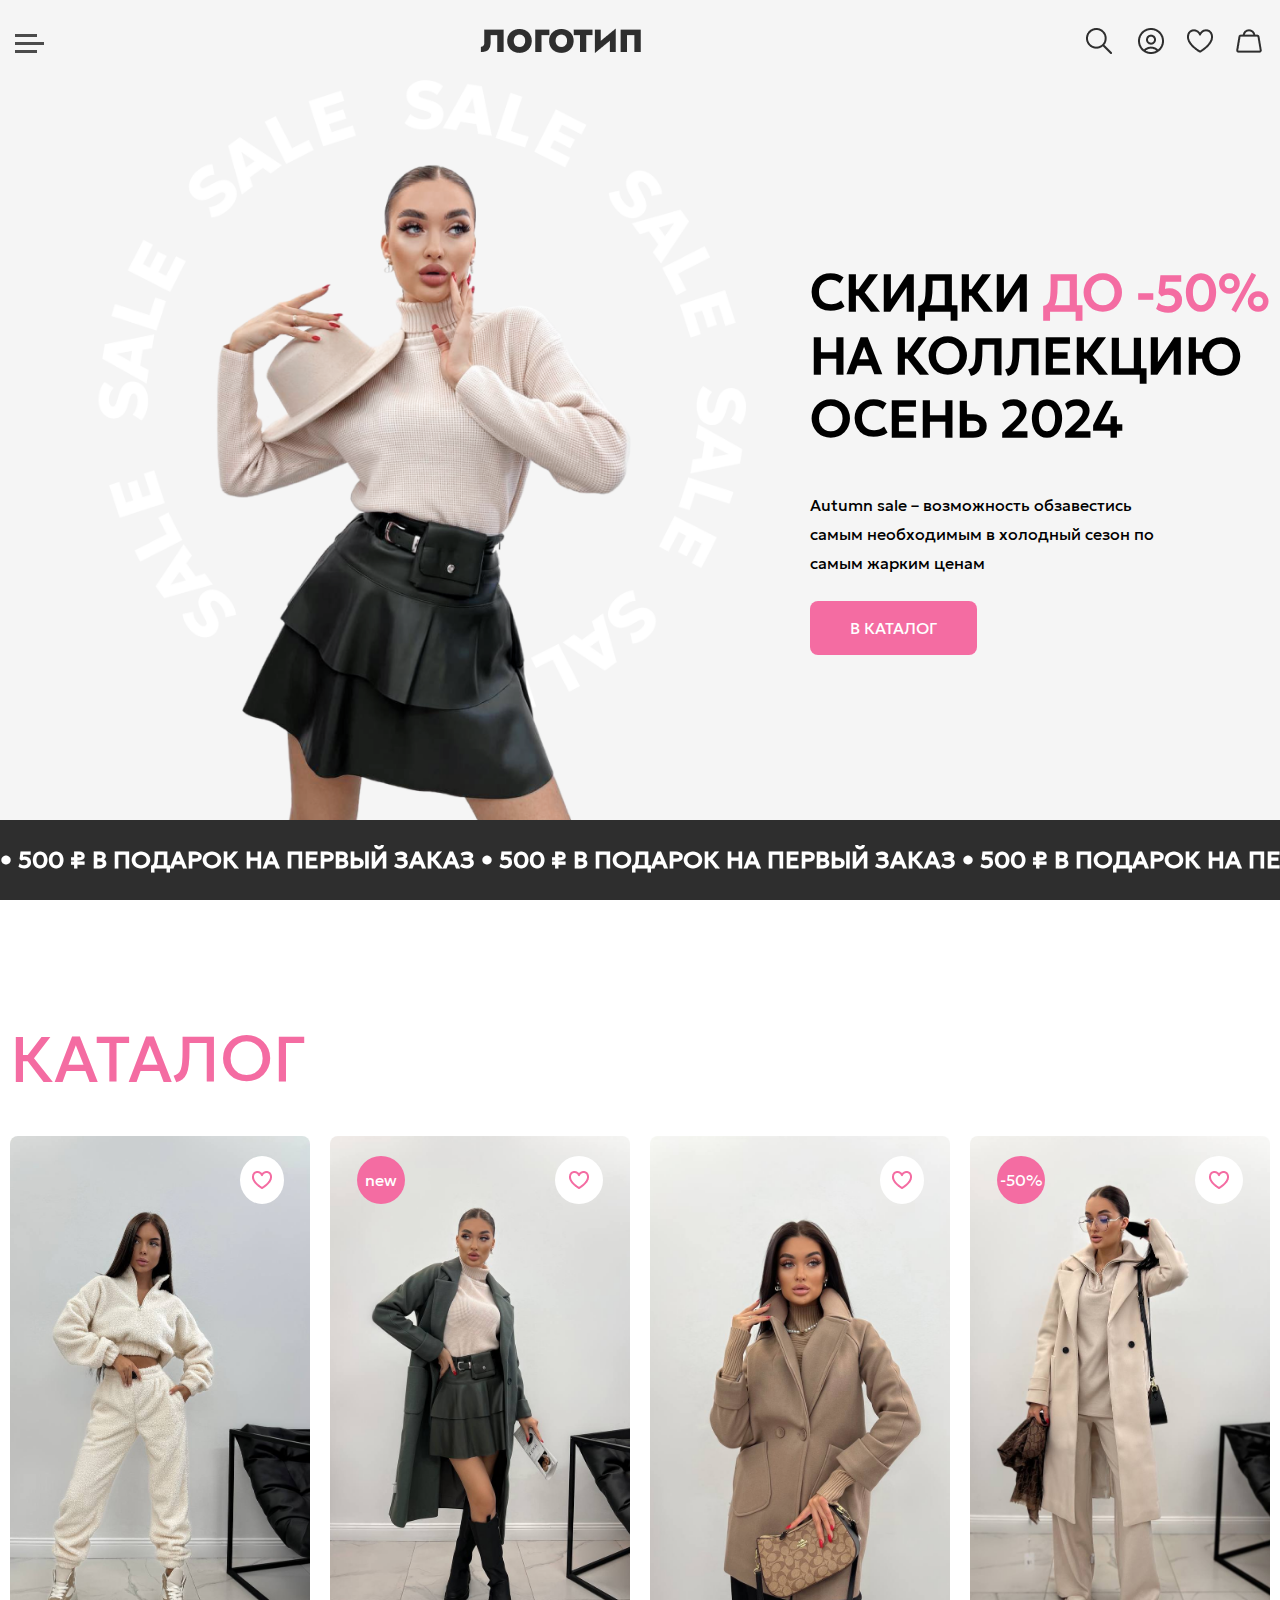
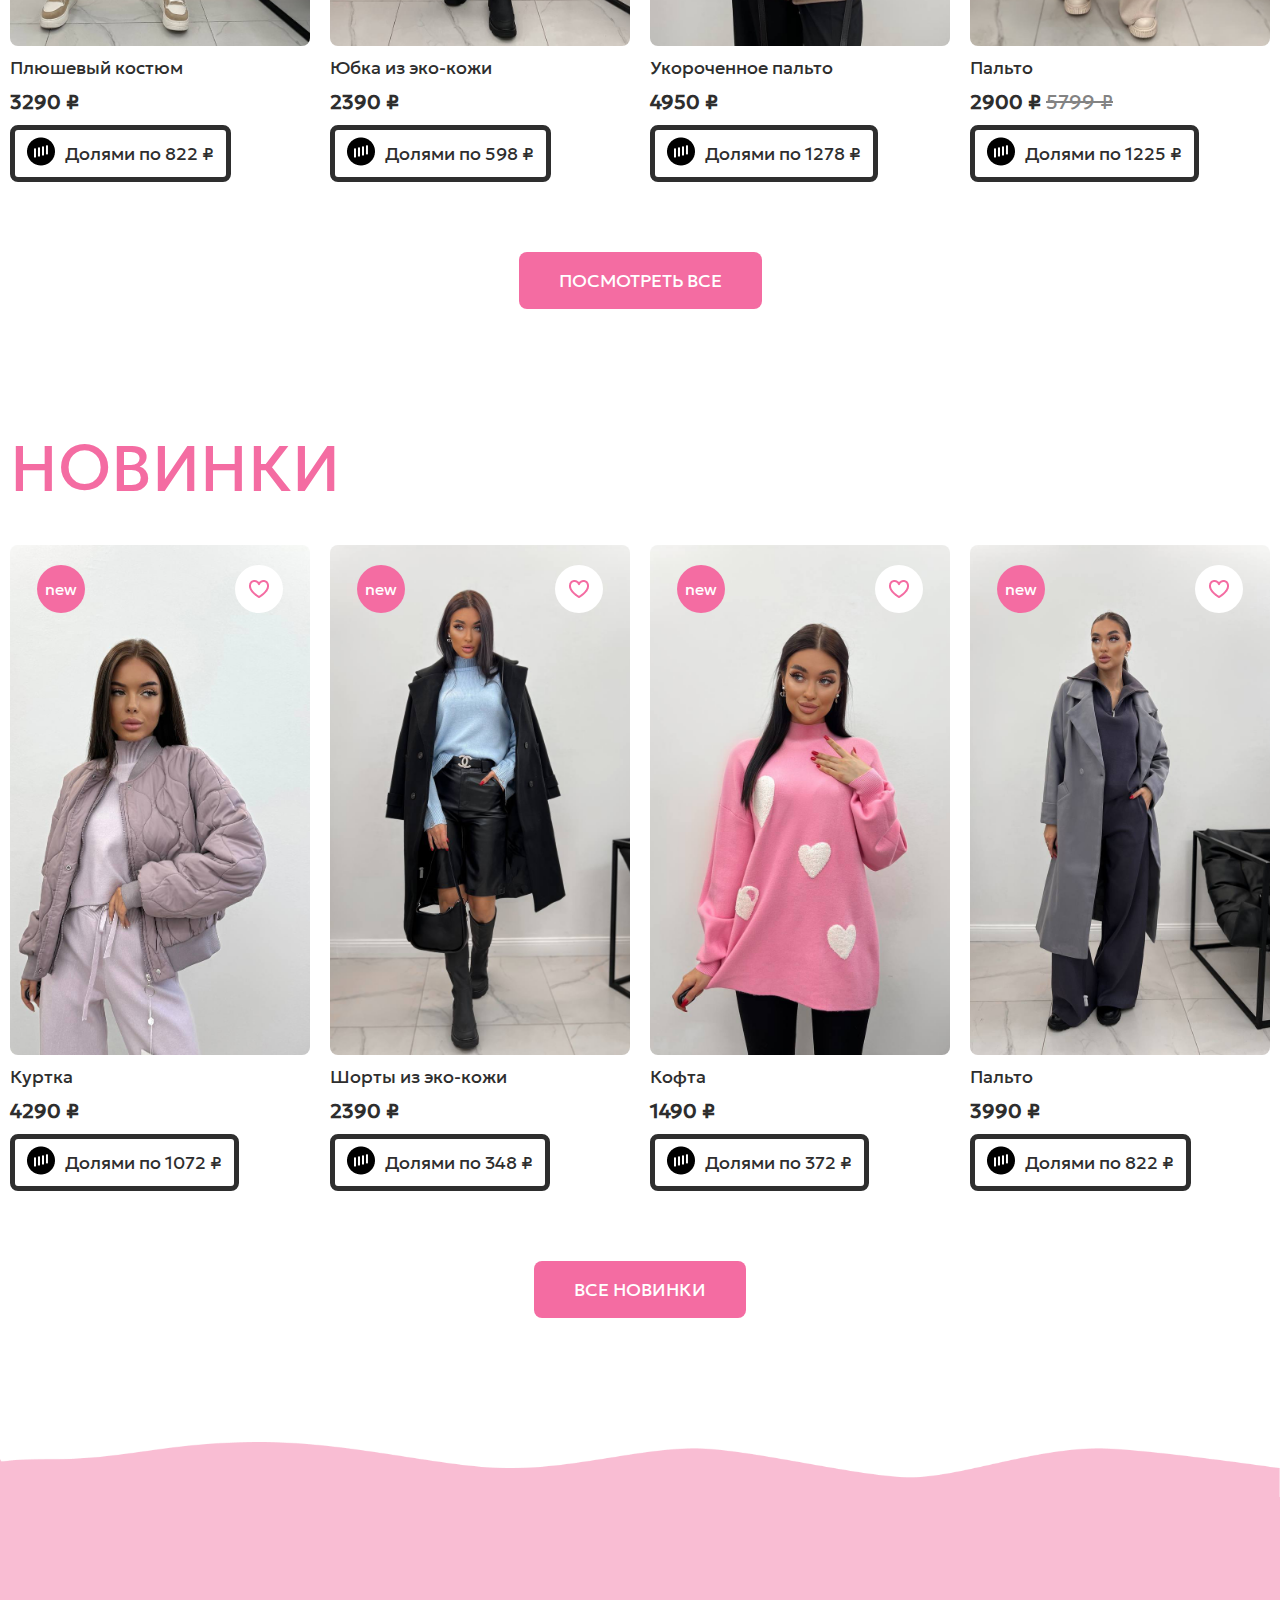
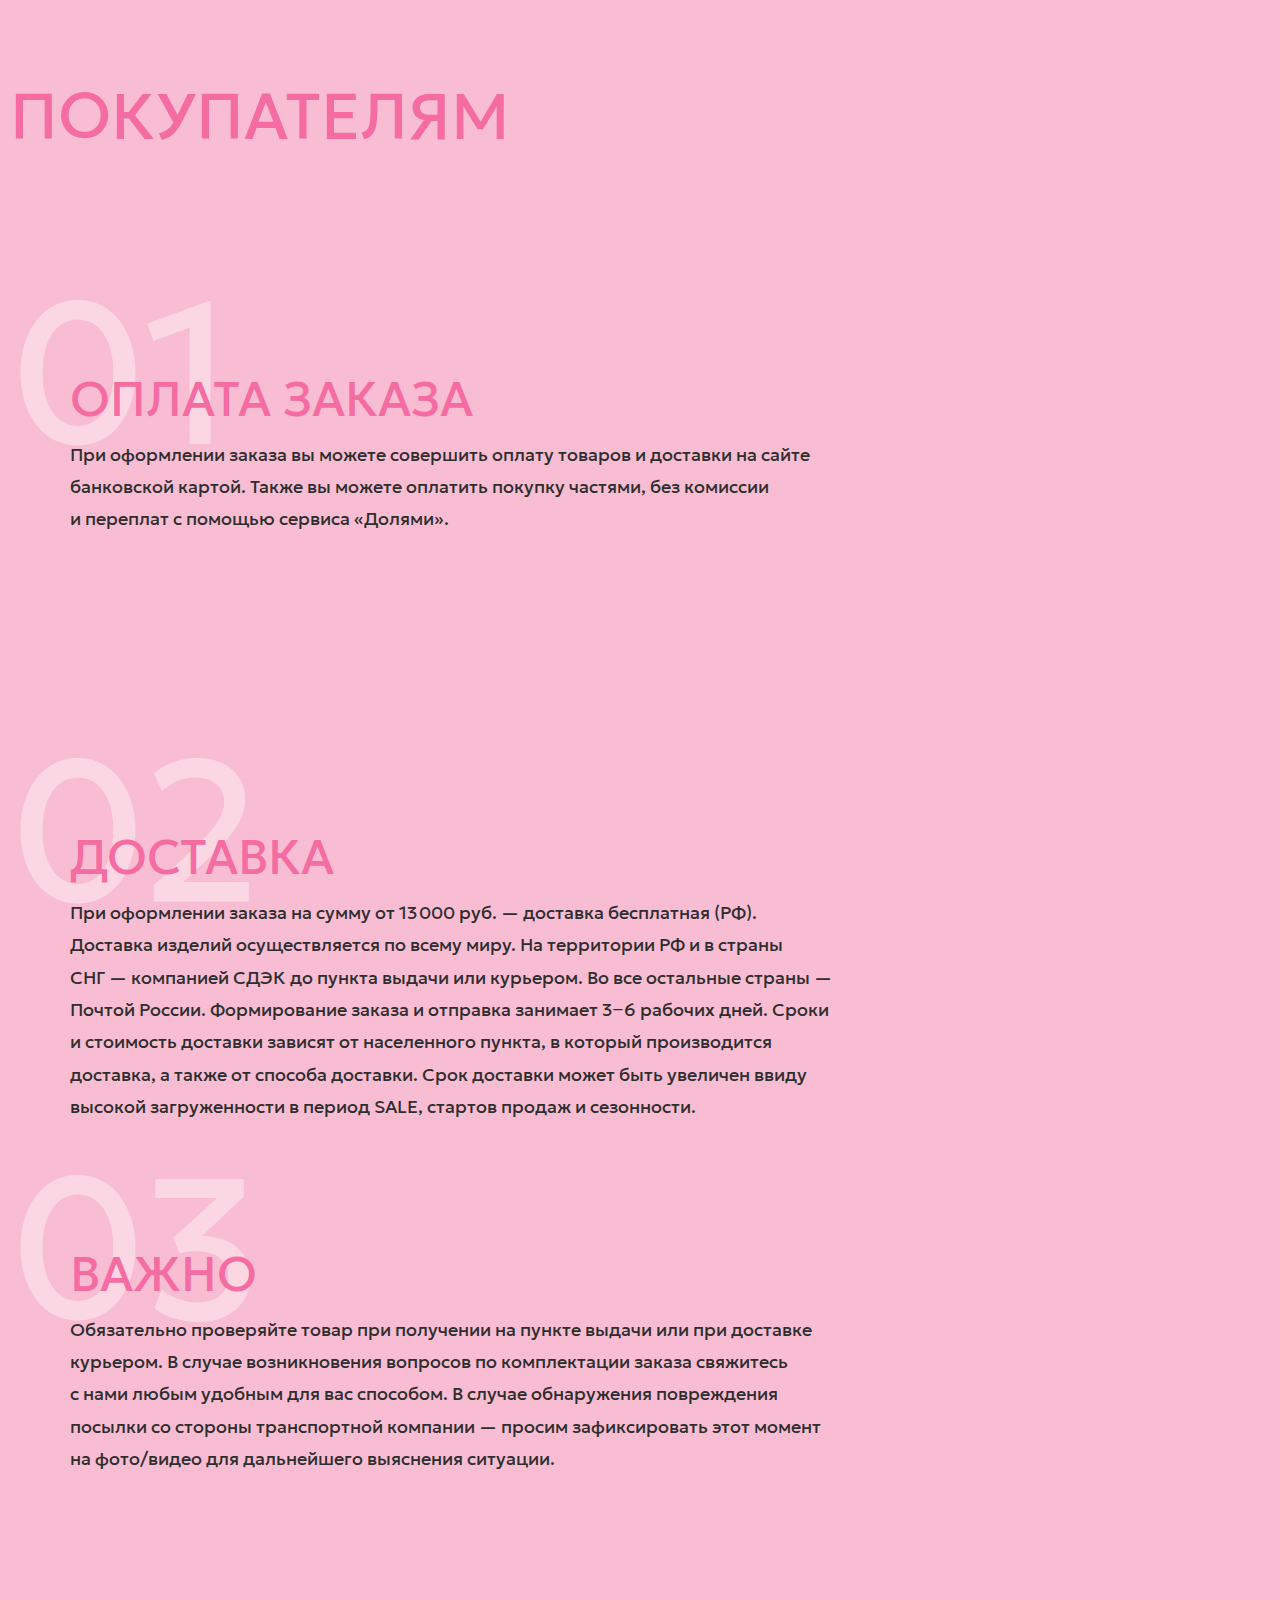
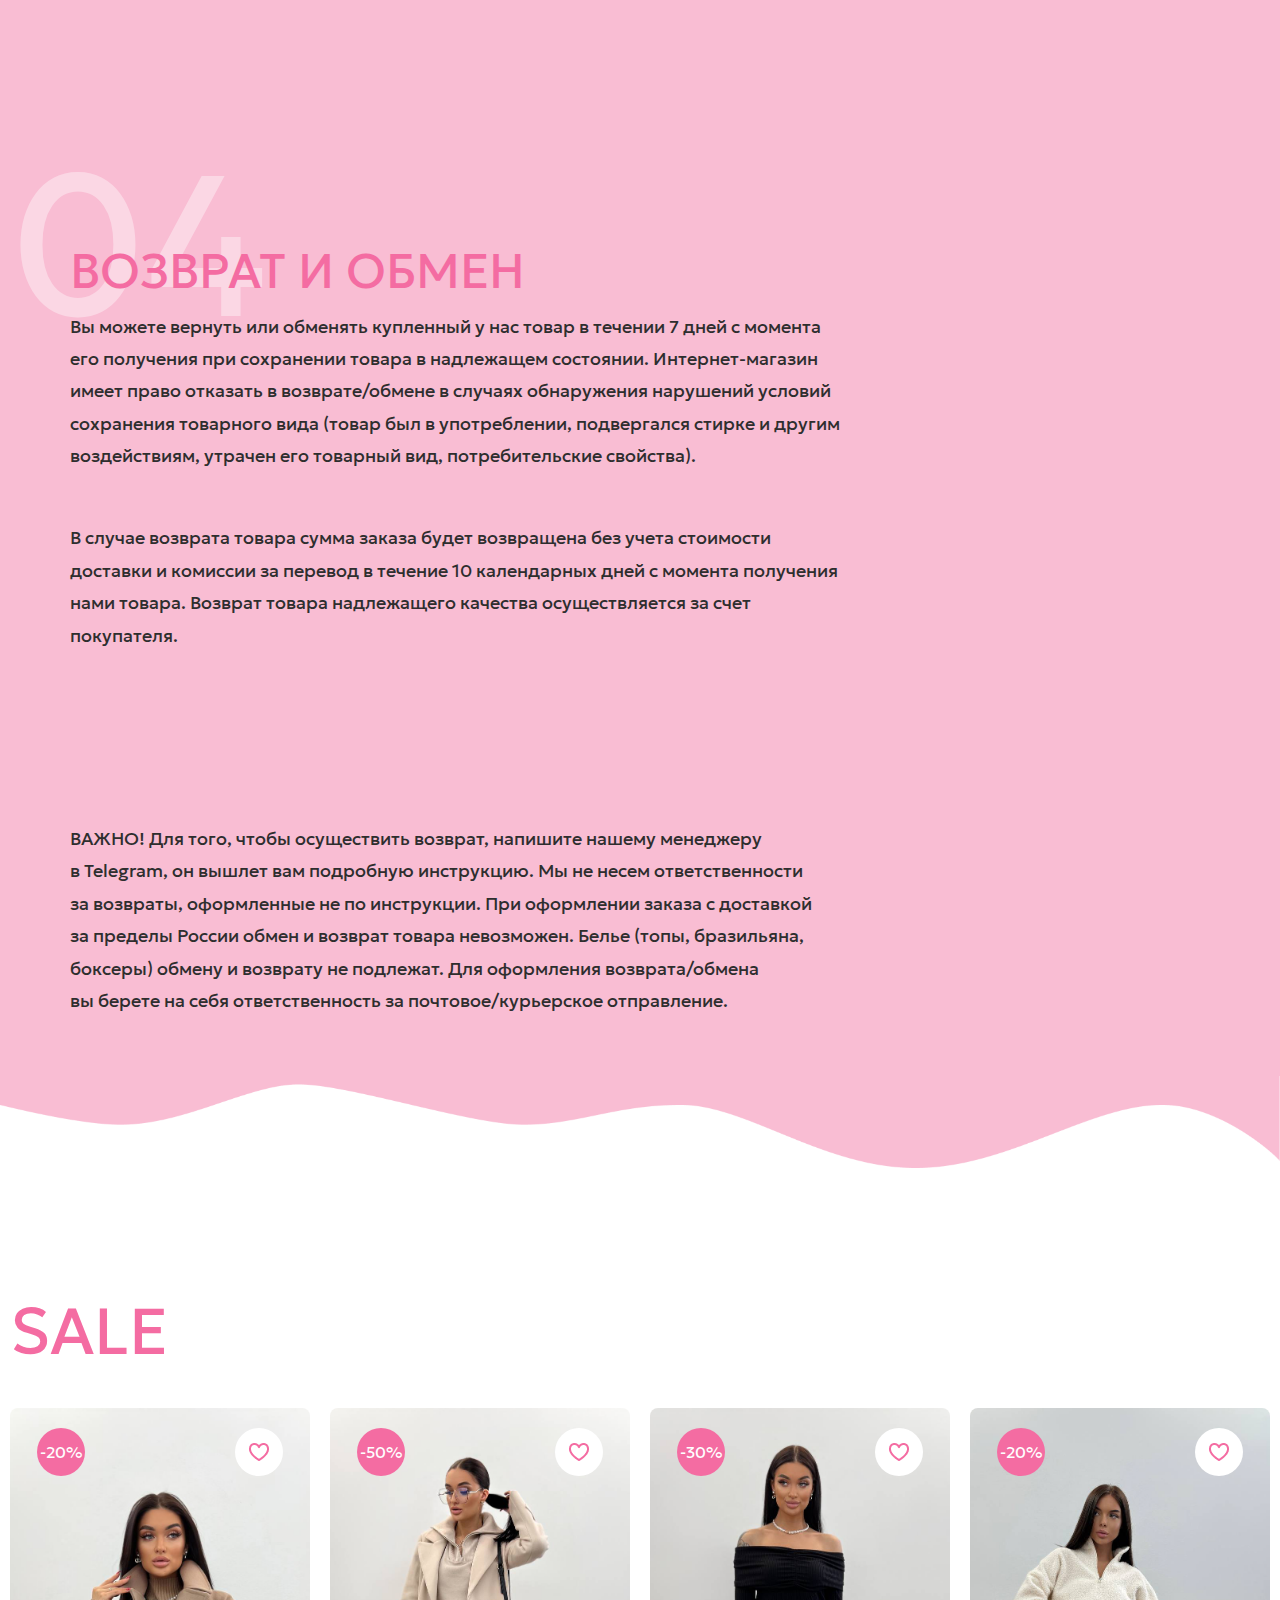
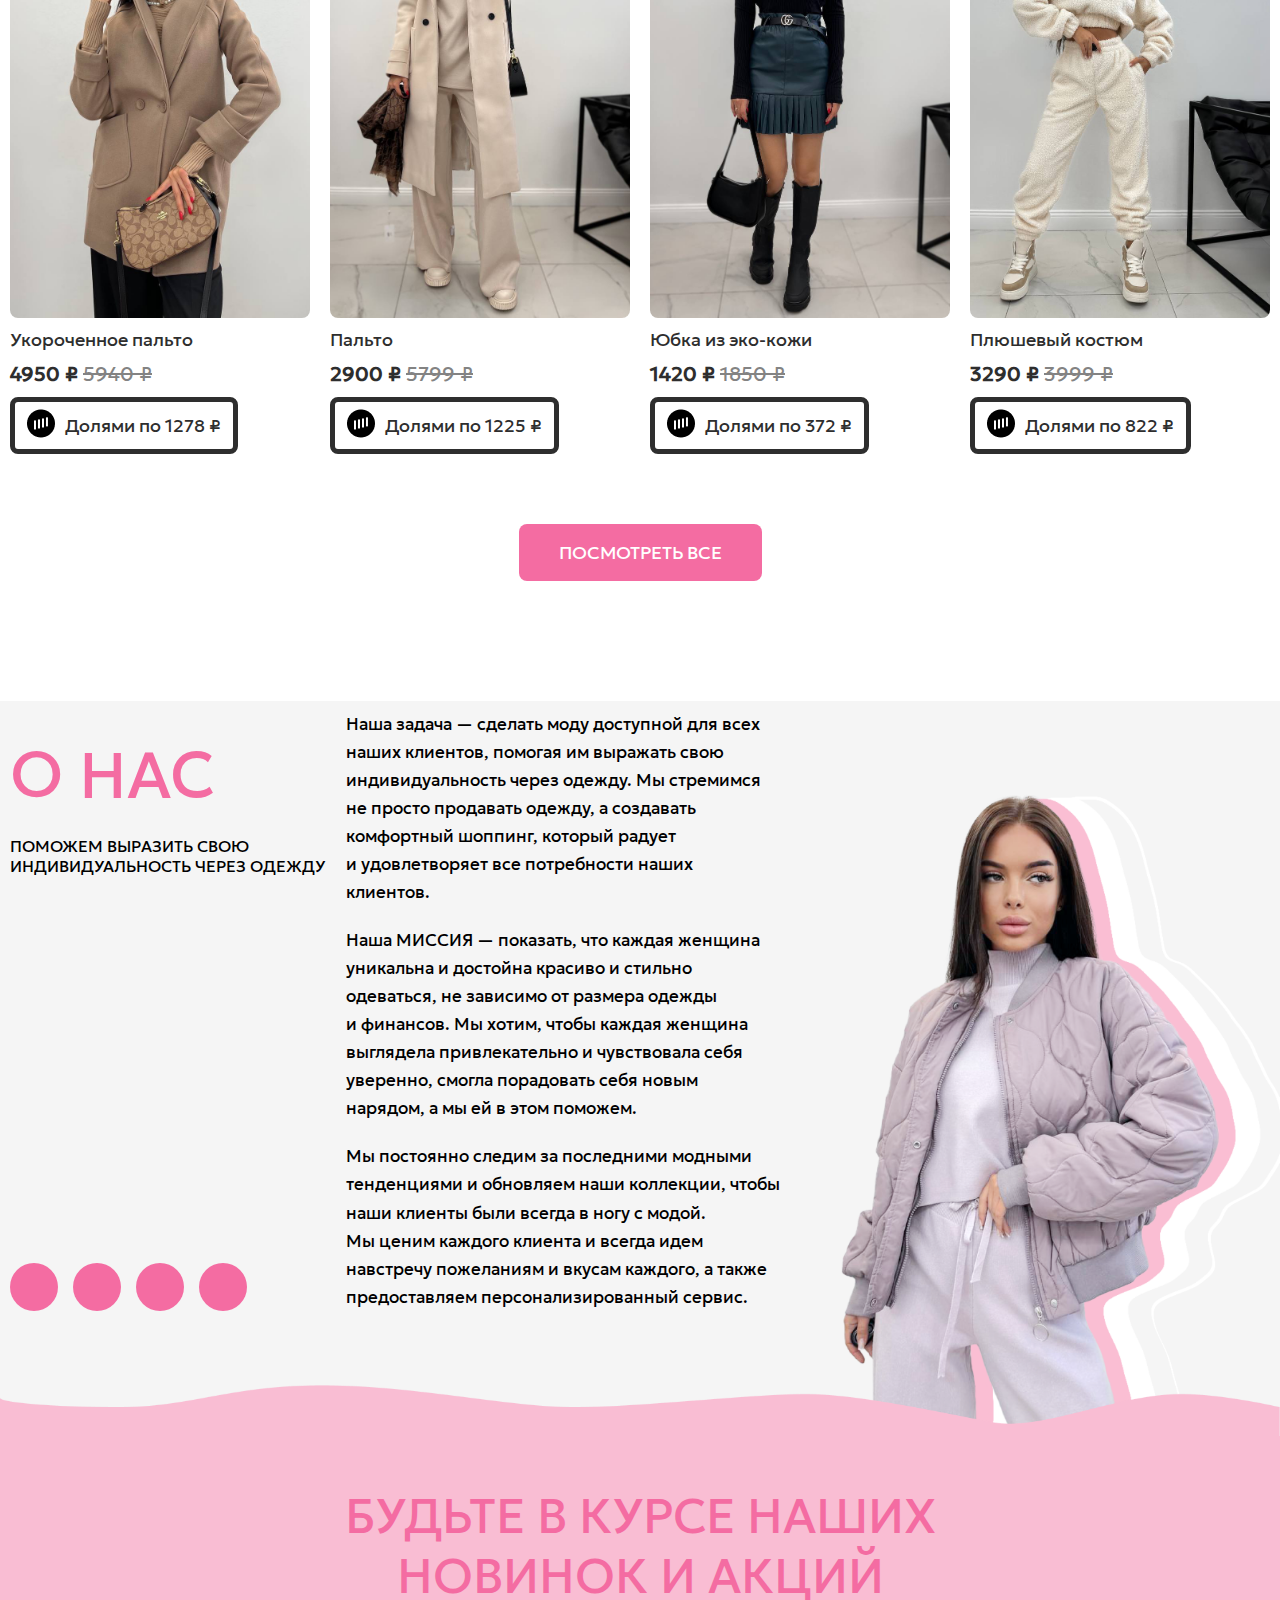
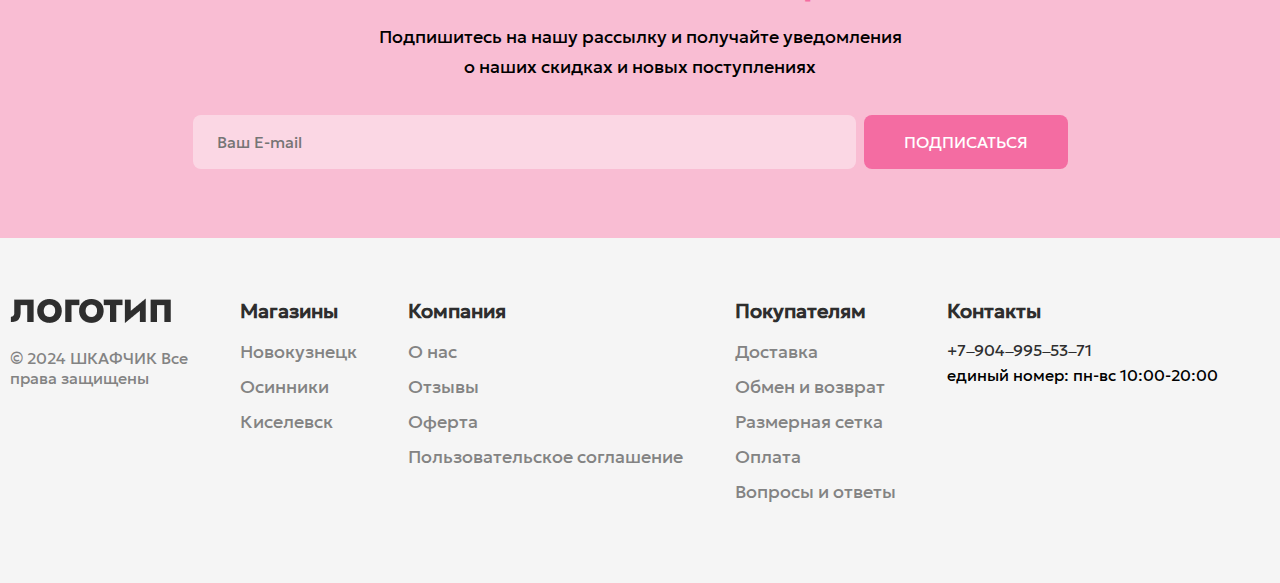
==== commit 3876a71c: "1" ====
--- a/index.html
+++ b/index.html
@@ -729,14 +729,12 @@
                                         Поможем выразить свою индивидуальность через одежду
                                     </div>
                                 </div>
-                                <div class="about-content-bottom">
-                                    <div class="about-social social">
-                                        <a href="" class="social__link"></a>
-                                        <a href="" class="social__link"></a>
-                                        <a href="" class="social__link"></a>
-                                        <a href="" class="social__link"></a>
-                                    </div>
-                                </div>
+                            </div>
+                            <div class="about-social social">
+                                <a href="" class="social__link"></a>
+                                <a href="" class="social__link"></a>
+                                <a href="" class="social__link"></a>
+                                <a href="" class="social__link"></a>
                             </div>
                             <div class="about-content-right">
                                 <div class="about-description">
--- a/assets/css/style.css
+++ b/assets/css/style.css
@@ -335,9 +335,11 @@
 }
 .site-footer-item:nth-child(1){
     grid-area: logo;
+    height: max-content;
 }
 .site-footer-item:nth-child(2){
     grid-area: copyright;
+    grid-row: span 2;
 }
 .site-footer-item:nth-child(3){
     grid-area: shops;
@@ -381,7 +383,7 @@
 .site-footer-copy{
     font-size: 16px;
     color:var(--grey-lighter);
-    max-width: 169px;
+    max-width: 178px;
 }
 /*=========Catalog==========*/
 .catalog-wrap{
@@ -587,10 +589,6 @@
 .buyers-bottom__img, .buyers-top__img{
     width: 100%;
 }
-.social{
-    display: flex;
-    gap: 15px;
-}
 .social__link{
     text-decoration: none;
     width: 48px;
@@ -638,8 +636,22 @@
     max-width: 1042px;
     height: 100%;
     max-height: 610px;
-    display: flex;
-    gap: 20px;
+    display: grid;
+    gap: 20px 0;
+    grid-template-areas: "about-content-left about-content-right"
+                         "about-social about-content-right";
+}
+.about-social{
+    grid-area: about-social;
+    display: flex;
+    gap: 15px;
+    align-items: end;
+}
+.about-content-right{
+    grid-area: about-content-right;
+}
+.about-content-left{
+    grid-area: about-content-left;
 }
 .about-content-left, .about-content-right{
     height: inherit;
@@ -810,15 +822,41 @@
     .site-footer-wrap{
         padding: 60px 10px;
     }
+    .site-main-about{
+        overflow: hidden;
+    }
+    .about-bg{
+        right: -60px;
+        max-width: 700px;
+    }
 }
 @media(max-width: 1700px){
     .banner-item-content{
         right: 0;
     }
-}
-@media(max-width: 1550px){
+
+}
+@media(max-width: 1570px){
     .banner-item-content{
         max-width: 600px;
+    }
+    .about-bg__img{
+        max-width: 680px;
+    }
+    .about-wrap{
+        height: 735px;
+    }
+    .about-container{
+        padding-top: 0;
+    }
+    .about-content-left{
+        padding-top: 35px;
+        max-width: 355px;
+    }
+}
+@media(max-width: 1530px){
+    .about-content-right{
+        max-width: 545px;
     }
 }
 @media(max-width: 1500px){
@@ -836,6 +874,17 @@
     }
     .banner-item-content {
         max-width: 470px;
+    }
+}
+@media(max-width: 1475px){
+    .about-bg__img {
+        max-width: 575px;
+    }
+}
+@media(max-width: 1390px){
+    .about-content{
+        grid-template-columns: 360px;
+        gap: 20px;
     }
 }
 @media(max-width: 1350px){
@@ -856,6 +905,43 @@
         flex-wrap: wrap;
     }
 }
+@media(max-width: 1345px){
+    .about-content-right {
+        max-width: 475px;
+    }
+    .about__text{
+        font-size: 17px;
+    }
+}
+@media(max-width: 1295px){
+    .about-slogan{
+        font-size: 16px;
+    }
+    .about-content-left{
+        max-width: 316px;
+    }
+    .about-content {
+        grid-template-columns: 316px;
+    }
+    .about-content-right {
+        max-width: 434px;
+    }
+}
+@media(max-width: 1250px){
+    .site-footer-wrap{
+        grid-template-areas: "logo shops company"
+                              "copyright buyers contacts";
+        gap: 40px;
+    }
+    .site-footer-item:nth-child(2){
+        grid-row-start: 1;
+        padding-top: 50px;
+    }
+    .site-footer-item:nth-child(5) {
+        grid-row-start: 1;
+        padding-top: 160px;
+    }
+}
 @media(max-width: 1225px){
     .catalog-item{
         max-width: 270px;
@@ -874,12 +960,6 @@
     }
     .banner-item {
         height: 800px;
-    }
-}
-@media(max-width: 1080px){
-    .site-footer-wrap{
-        justify-content: unset;
-        gap: 40px;
     }
 }
 @media(max-width: 1140px){
@@ -1003,6 +1083,48 @@
     .catalog-item-icons{
         top: -471px;
     }
+    .about-bg{
+        position: relative;
+        bottom: -25px;
+    }
+    .about-bg__img{
+        width: 100%;
+    }
+    .about-wrap, .about-container{
+        height: unset;
+    }
+    .site-main-about{
+        padding-top: 0;
+    }
+    .about-container{
+        align-self: self-start;
+        padding-top: 0;
+    }
+    .about-wrap{
+        display: block;
+    }
+    .about-bottom{
+        position: relative;
+    }
+    .subscribe-form-wrap{
+        flex-direction: column;
+        padding-right: 12px;
+    }
+    .about-content{
+        grid-template-areas: "about-content-left"
+                             "about-content-right"
+                             "about-social";
+    }
+    .about-content-left{
+        max-width: unset;
+        align-items: center;
+    }
+    .about-title, .about-slogan{
+        text-align: center;
+    }
+    .about-social{
+        justify-content: center;
+    }
 }
 @media(max-width: 768px){
     .catalog-item-top {
@@ -1037,6 +1159,13 @@
         width: 45px;
         height: 45px;
     }
+    .title, .subscribe-title{
+        font-size: 28px !important;
+    }
+    .subscribe-text{
+        font-size: 12px;
+        max-width: 320px;
+    }
 }
 @media(max-width: 586px){
     .catalog-item-top {
@@ -1045,6 +1174,24 @@
     .catalog-item-icons {
         top: -299px;
     }
+    .site-footer-wrap{
+        grid-template-areas: "logo logo"
+                              "shops buyers"
+                              "company buyers"
+                              "contacts buyers"
+                              "copyright buyers";
+        gap: 28px 0;
+    }
+    .site-footer-item:nth-child(2){
+        grid-row-start: unset;
+    }
+    .site-footer-item:nth-child(5) {
+        grid-row-start: 2;
+        padding-top: 0;
+    }
+    .site-footer-logo{
+        padding-bottom: 0;
+    }
 }
 @media(max-width: 500px){
     .catalog-item-top {
@@ -1059,6 +1206,16 @@
     .catalog-item-fraction{
         padding: 5px 9px;
     }
+    .subscribe-form__input{
+        width: unset;
+    }
+    .subscribe-wrap{
+        background-color: var(--pink-light);
+    }
+    .about-wrap{
+        display: grid;
+    }
+
 }
 @media(max-width: 450px){
     .catalog-item-top {
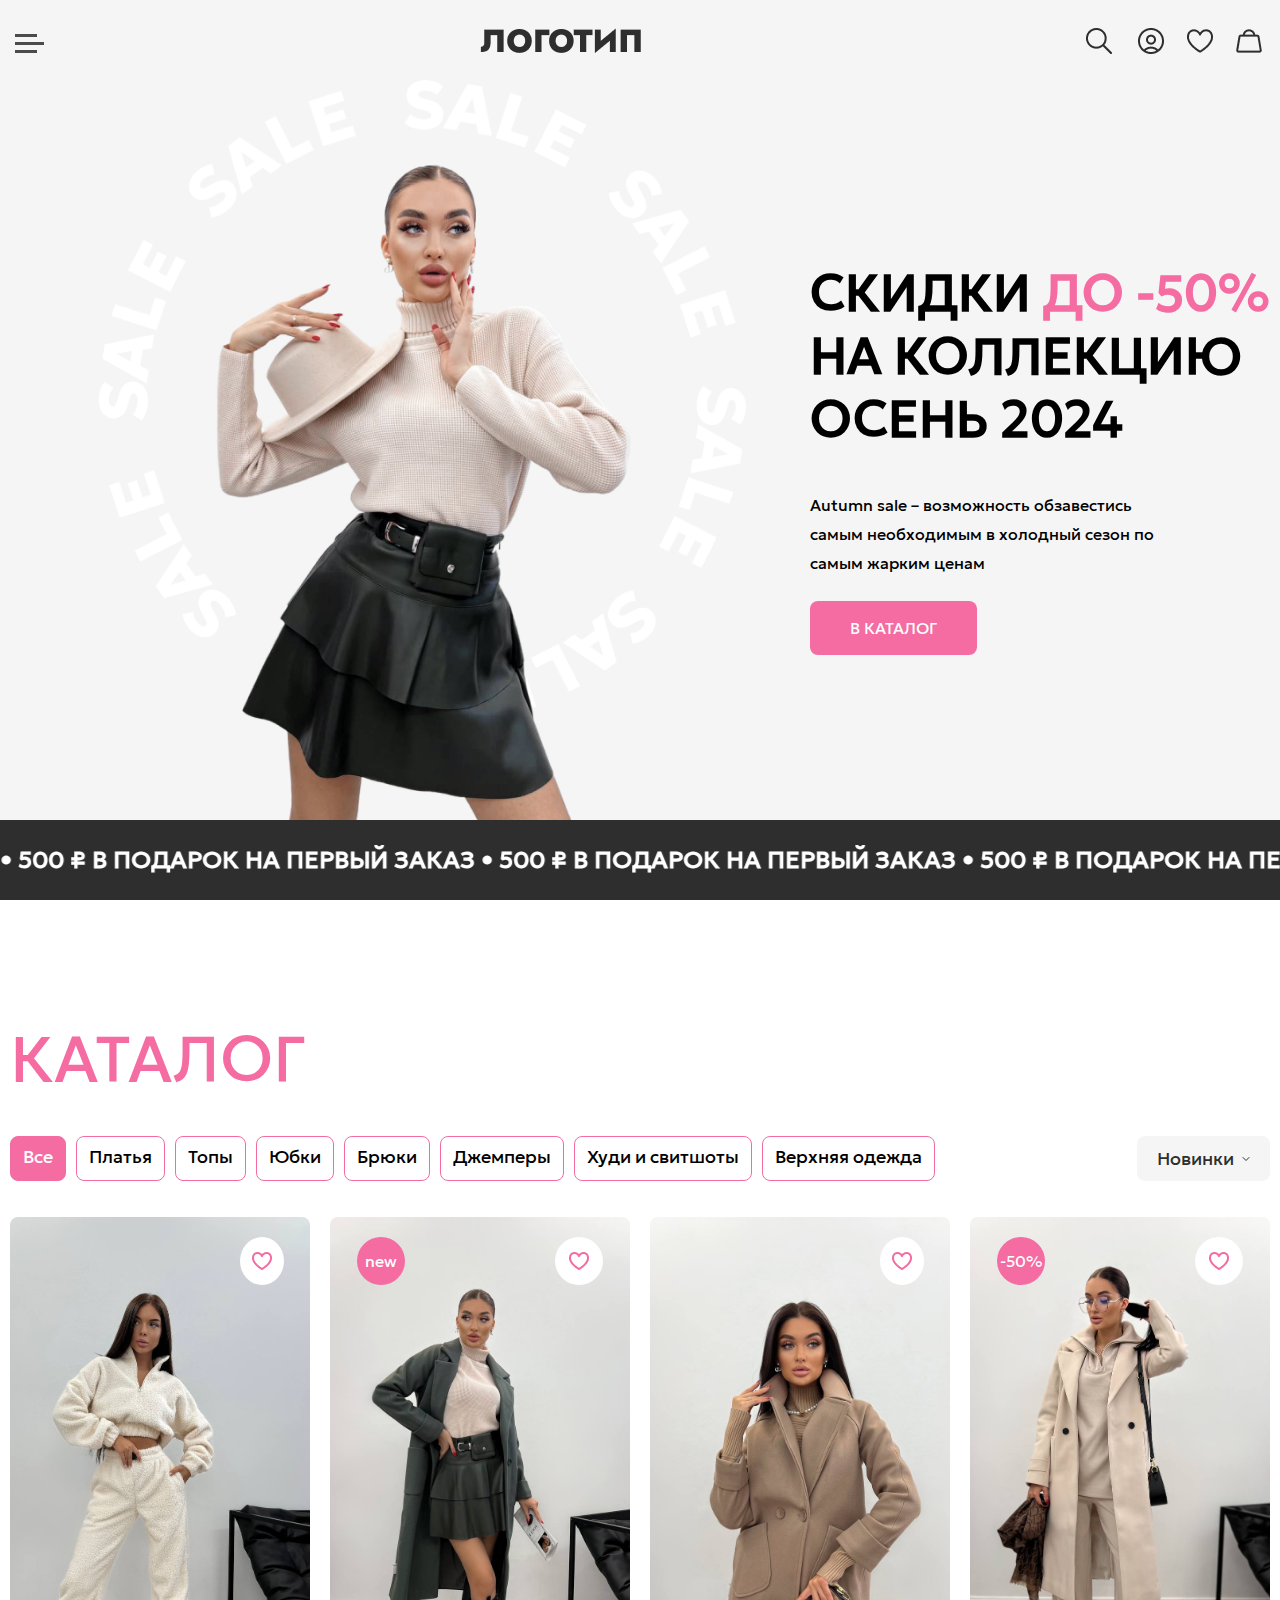
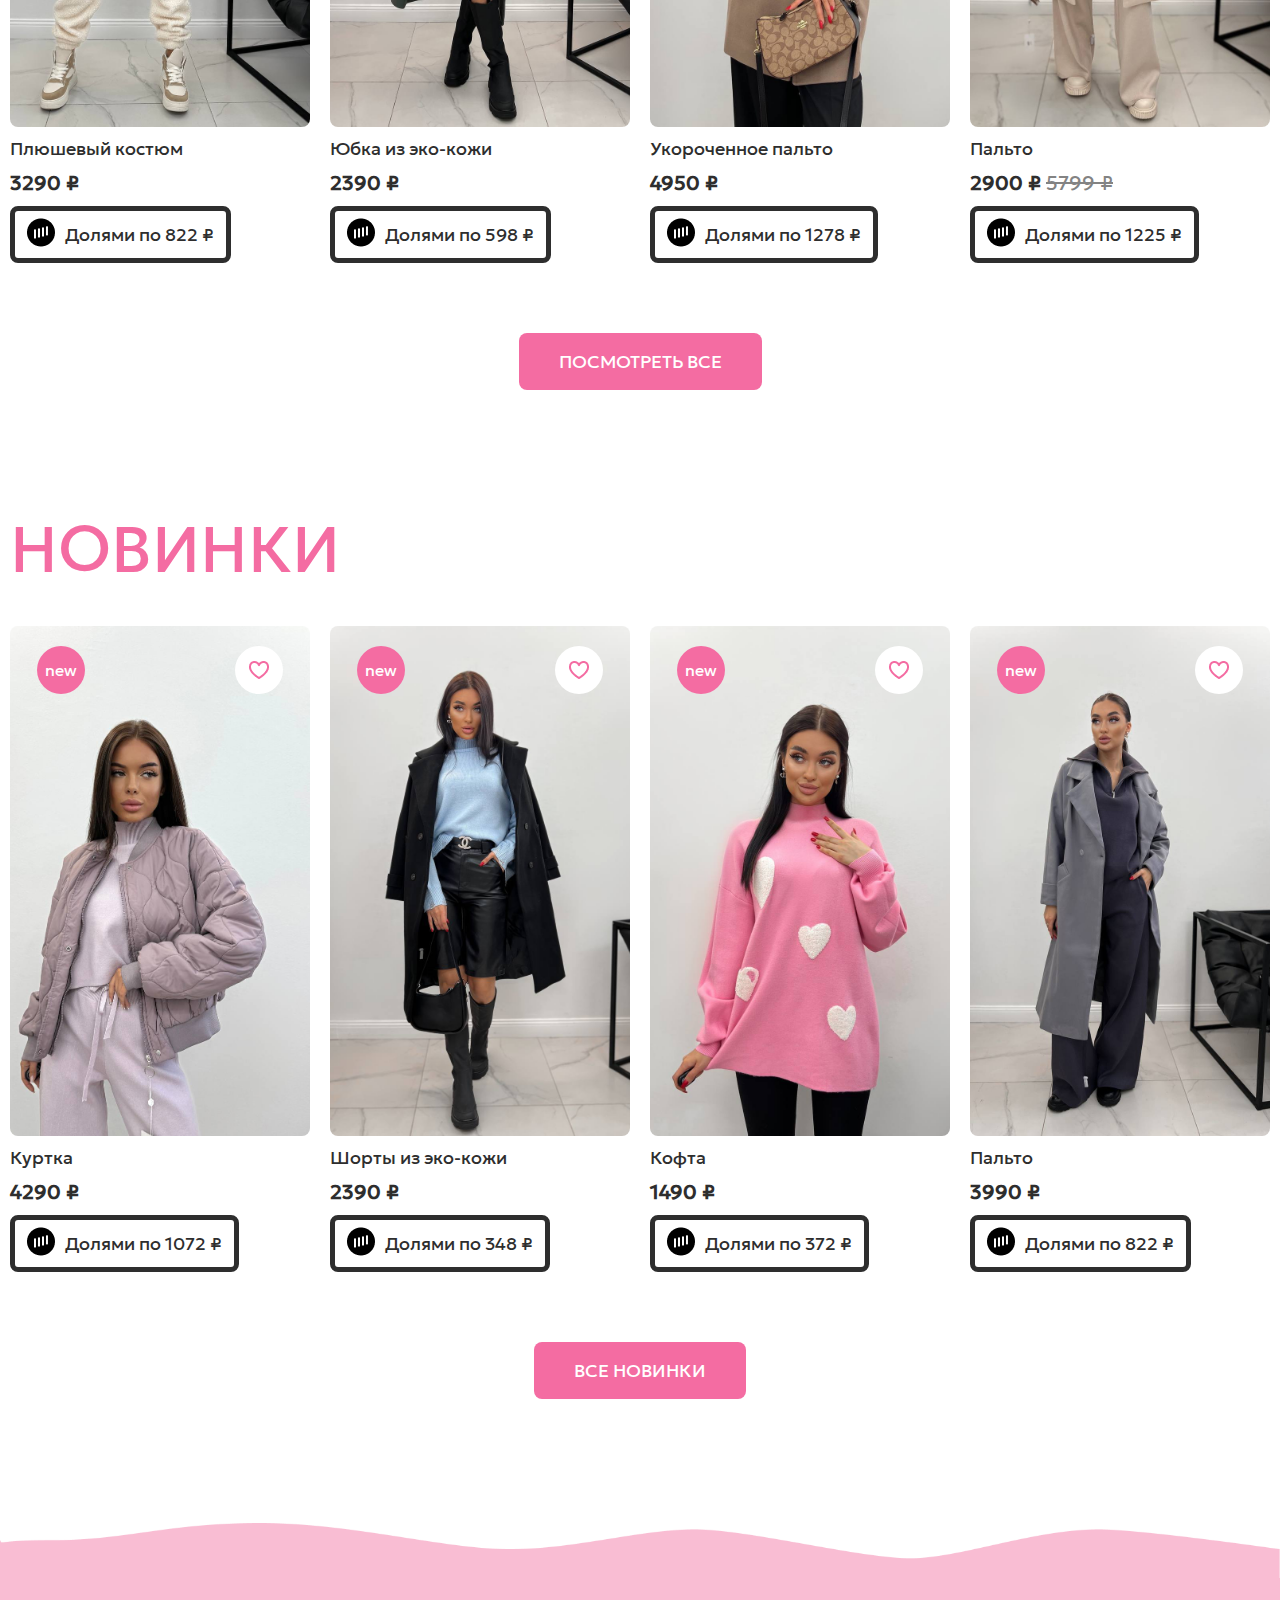
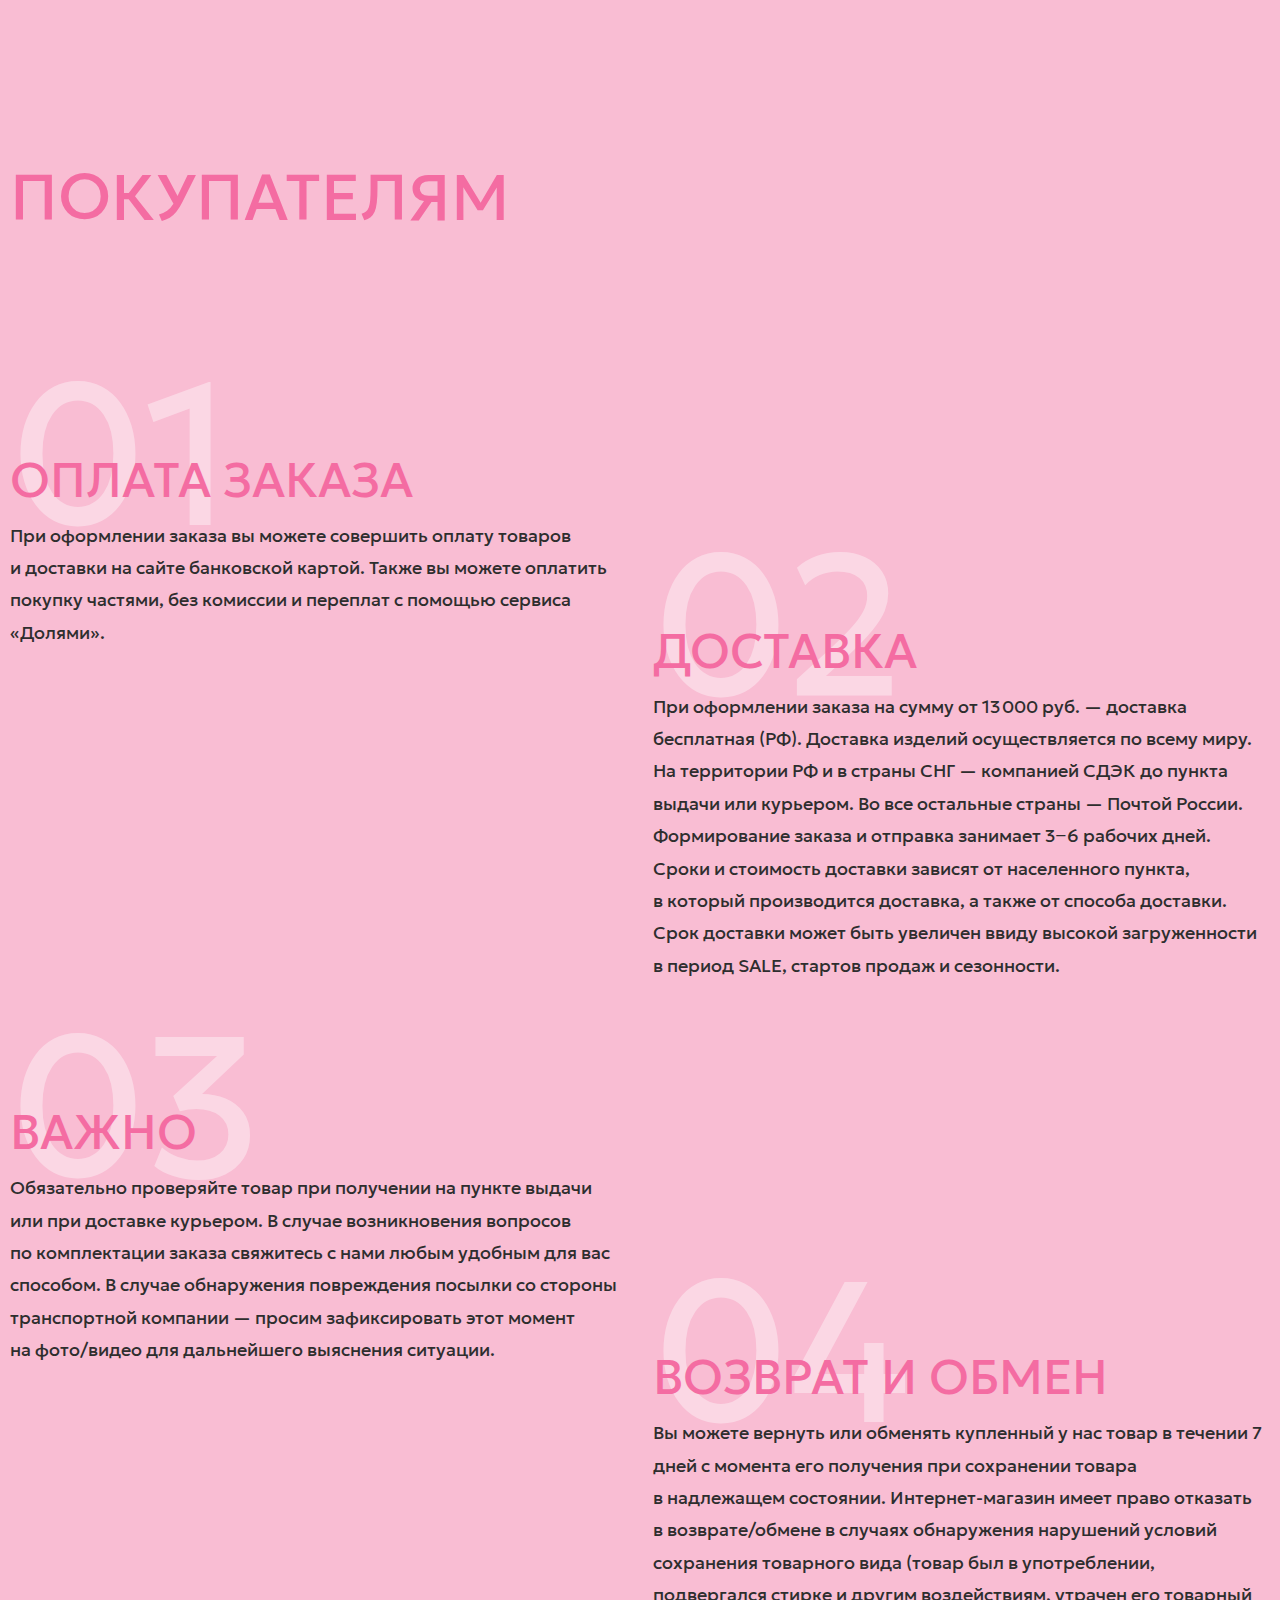
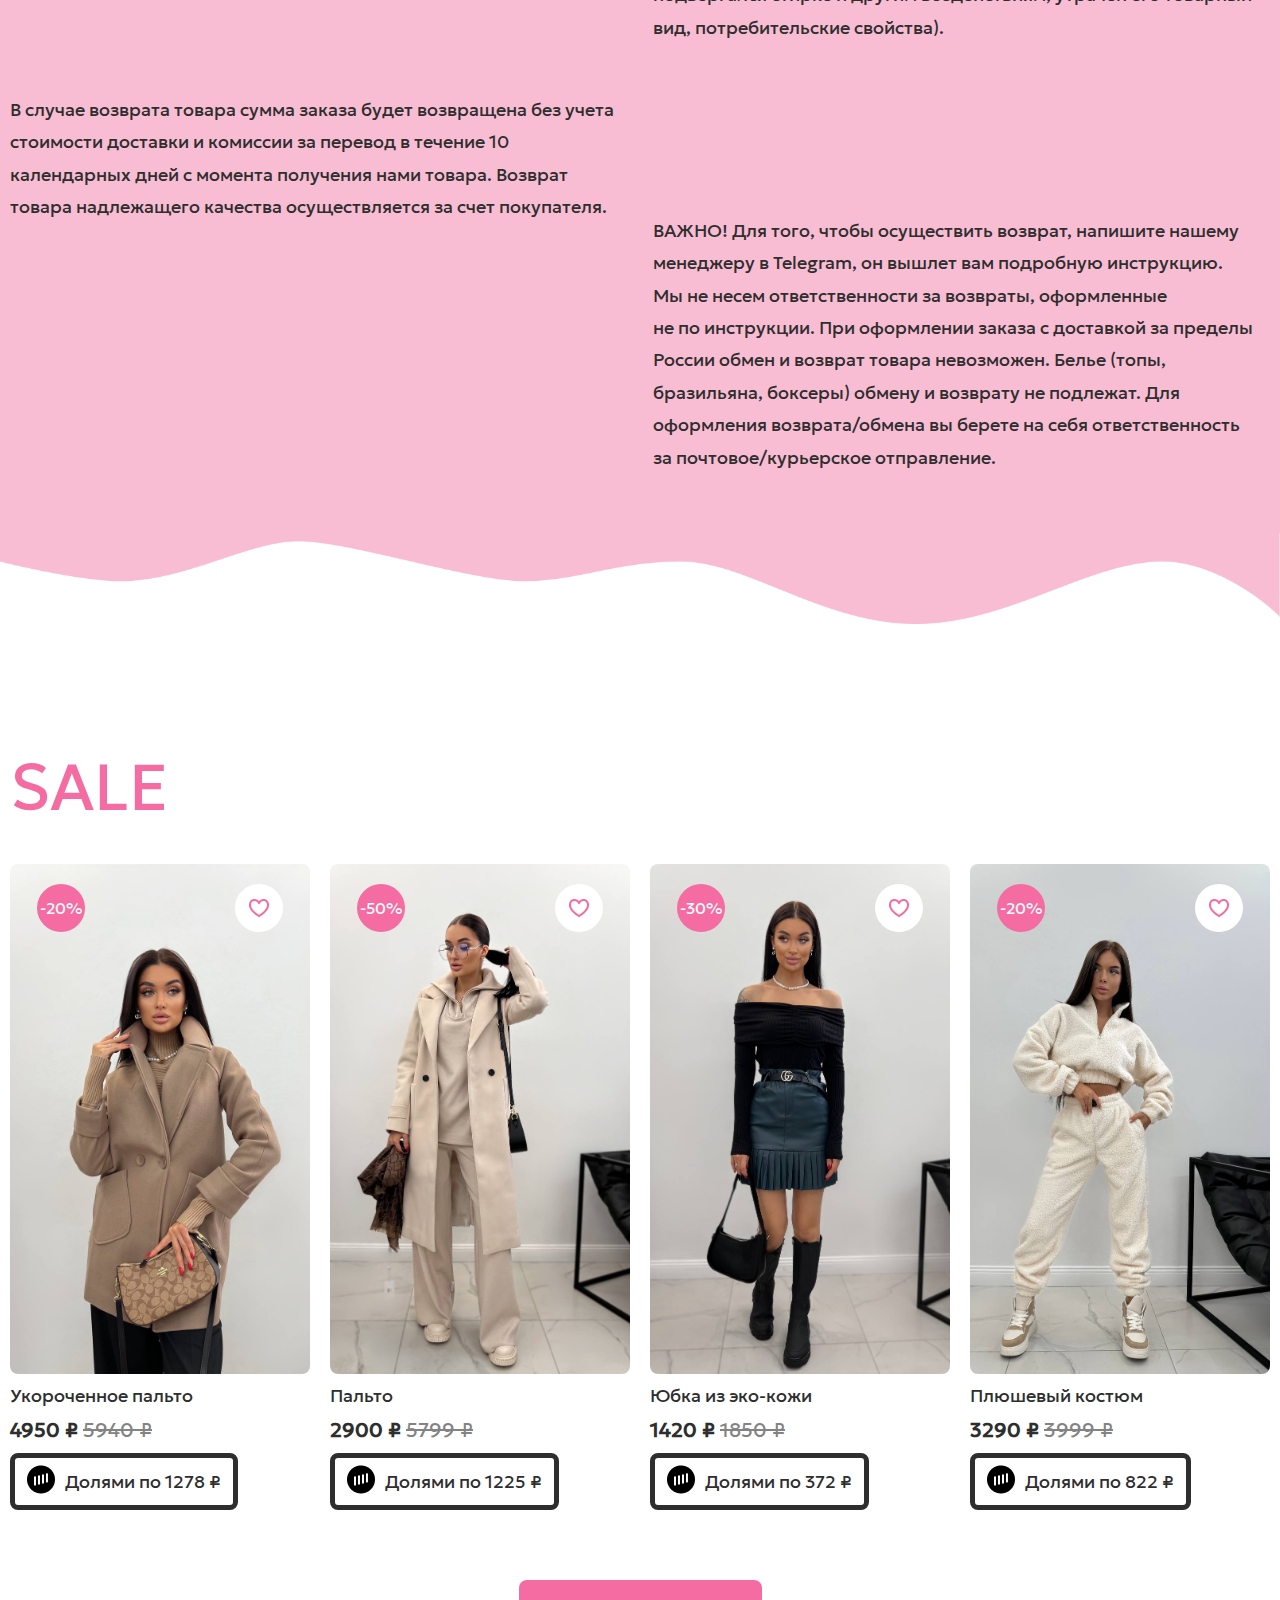
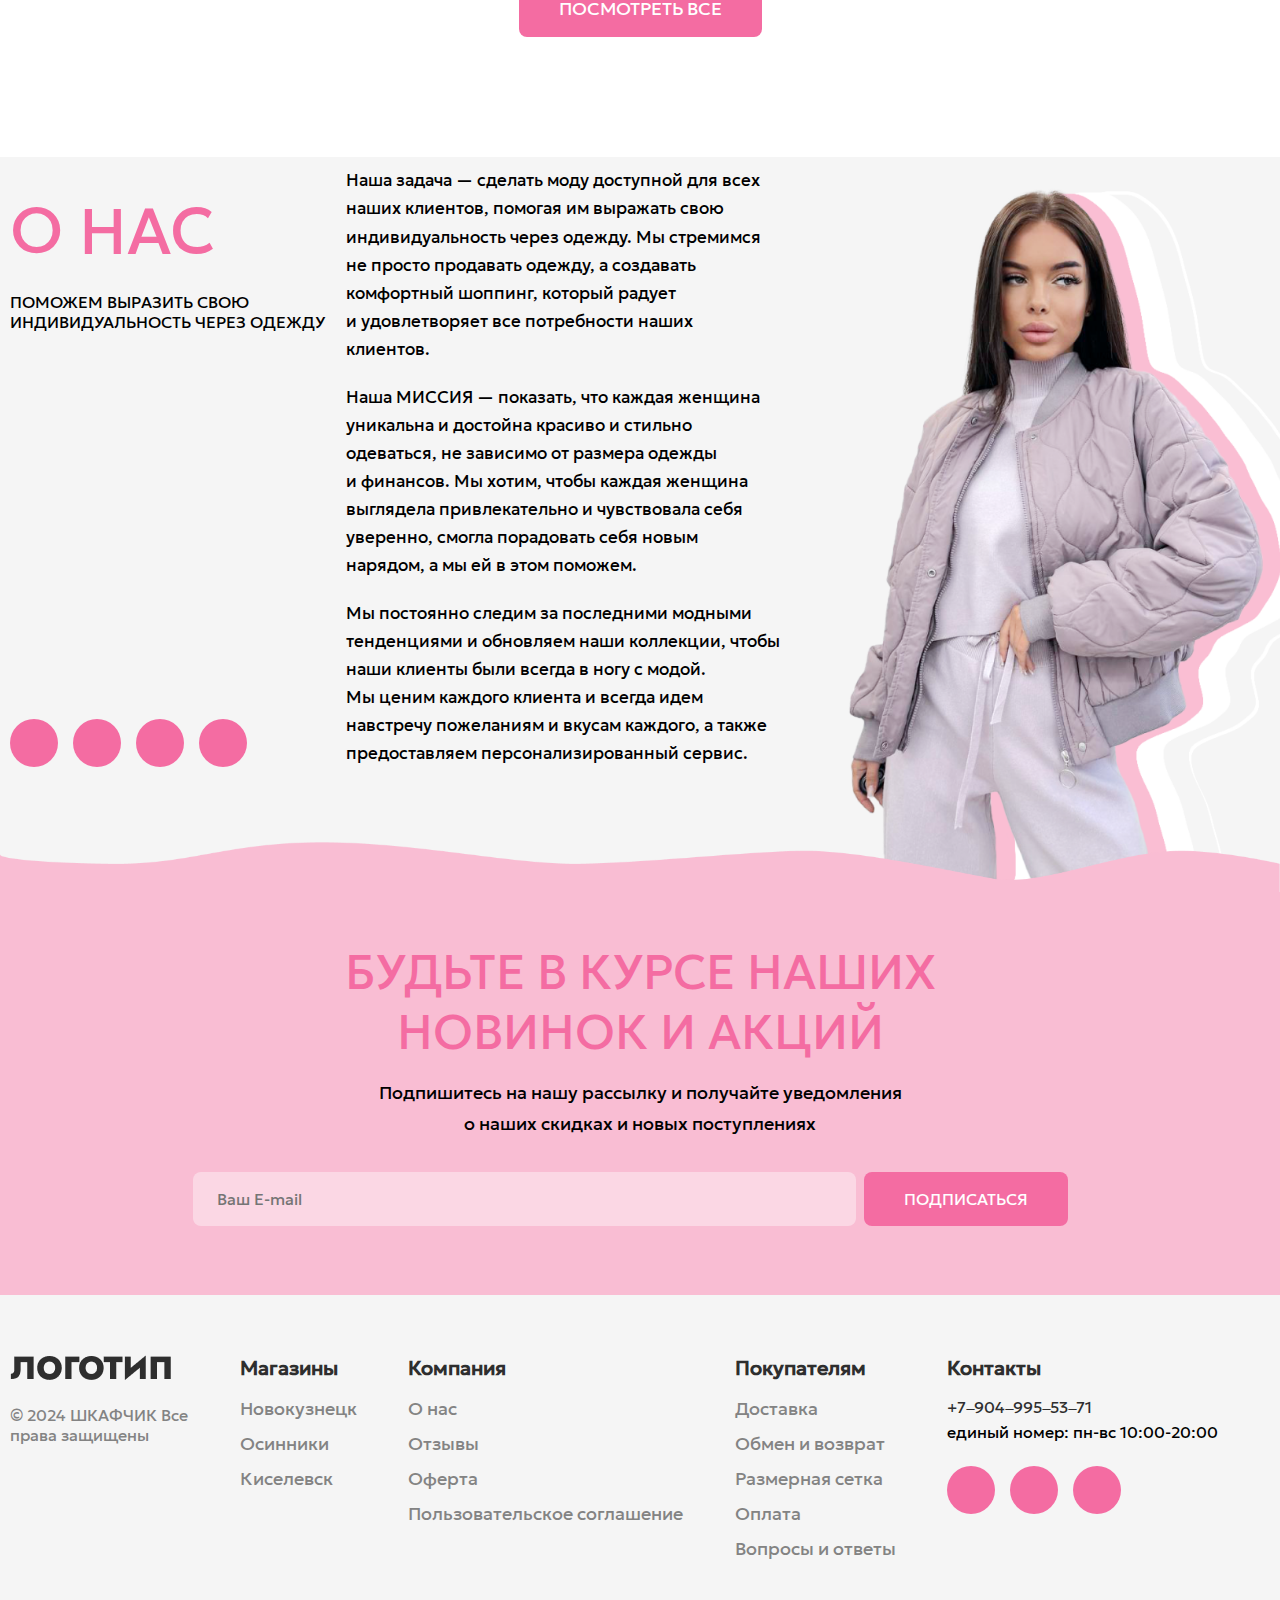
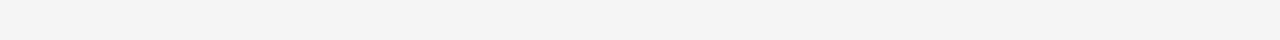
==== commit c465d551: "123" ====
--- a/index.html
+++ b/index.html
@@ -174,9 +174,81 @@
                     </div>
                     <div class="catalog-settings">
                         <div class="catalog-settings-left">
-
-                        </div>
-                        <div class="catalog-settings-right"></div>
+                            <div class="catalog-settings-item active">
+                                Все
+                            </div>
+                            <div class="catalog-settings-item">
+                                Платья
+                            </div>
+                            <div class="catalog-settings-item">
+                                Топы
+                            </div>
+                            <div class="catalog-settings-item">
+                                Юбки
+                            </div>
+                            <div class="catalog-settings-item">
+                                Брюки
+                            </div>
+                            <div class="catalog-settings-item">
+                                Джемперы
+                            </div>
+                            <div class="catalog-settings-item">
+                                Худи и свитшоты
+                            </div>
+                            <div class="catalog-settings-item">
+                                Верхняя одежда
+                            </div>
+                        </div>
+                        <div class="catalog-settings-right">
+                            <div class="catalog-settengs-type">
+                                <div class="catalog-setting-type-current">
+                                    <div class="catalog-setting-type-current-text">
+                                        Новинки
+                                    </div>
+                                    <div class="catalog-setting-type-current-toggle">
+                                        <svg width="8" height="4" viewBox="0 0 8 4" fill="none" xmlns="http://www.w3.org/2000/svg">
+                                            <path d="M7 0.5L4 3.5L1 0.5" stroke="#2E2E2E" stroke-linecap="round" stroke-linejoin="round"/>
+                                        </svg>                                            
+                                    </div>
+                                </div>
+                                <div class="catalog-setting-type-list catalog-setting-type__list">
+                                    <div class="catalog-setting-type-list__item type-list-item">
+                                        <div class="type-list-item-text">
+                                            Новинки
+                                        </div>
+                                        <div class="type-list-item__toggle">
+                                            <svg width="15" height="12" viewBox="0 0 15 12" fill="none" xmlns="http://www.w3.org/2000/svg">
+                                                <path d="M1 5.99996L5.24264 10.2426L13.7279 1.75732" stroke="#F35C98" stroke-width="2" stroke-linecap="round" stroke-linejoin="round"/>
+                                            </svg>                                                
+                                        </div>                                     
+                                    </div>
+                                    <div class="catalog-setting-type-list__item type-list-item">
+                                        <div class="type-list-item-text">
+                                            Хиты
+                                        </div>
+                                        <div class="type-list-item__toggle"></div>
+                                    </div>
+                                    <div class="catalog-setting-type-list__item type-list-item">
+                                        <div class="type-list-item-text">
+                                            По названию
+                                        </div>
+                                        <div class="type-list-item__toggle"></div>  
+                                    </div>
+                                    <div class="catalog-setting-type-list__item type-list-item">
+                                        <div class="type-list-item-text">
+                                            По возрастанию цены
+                                        </div>
+                                        <div class="type-list-item__toggle"></div>
+                                    </div>
+                                    <div class="catalog-setting-type-list__item type-list-item">
+                                        <div class="type-list-item-text">
+                                            По убыванию цены
+                                        </div>
+                                        <div class="type-list-item__toggle"></div>                                        
+                                    </div>
+                                </div>
+                            </div>
+                        </div>
                     </div>
                 </div>
                 <div class="catalog-bottom">
--- a/assets/css/style.css
+++ b/assets/css/style.css
@@ -487,7 +487,7 @@
     border-radius: 50%;
     background-color: var(--white);
     position: relative;
-    z-index: 999;
+    z-index: 998;
     top: 20px;
     right: 70px;
     display: flex;
@@ -520,6 +520,73 @@
 .catalog-item-icons .catalog-item__favorite{
     right: 0;
 }
+.catalog-settings-left{
+    display: flex;
+    gap: 10px;
+}
+.catalog-settings{
+    padding-bottom: 36px;
+    display: flex;
+    justify-content: space-between;
+}
+.catalog-settings-item{
+    border-radius: 8px;
+    border: 1px solid var(--pink);
+    transition: 0.5s;
+    font-size: 18px;
+    padding: 8px 12px;
+    cursor: pointer;
+}
+.catalog-settings-item.active{
+    background-color: var(--pink);
+    color: #fff;
+}
+.catalog-setting-type-current{
+    display: flex;
+    gap: 8px;
+    align-items: center;
+    background-color: var(--grey);
+    width: max-content;
+    padding: 11px 20px;
+    cursor: pointer;
+    border-radius: 8px;
+}
+.catalog-setting-type-current-text{
+    font-size: 18px;
+    color: var(--black);
+}
+.catalog-setting-type-current-toggle{
+    display: flex;
+}
+.catalog-setting-type-list{
+    display: none;
+    position: absolute;
+    z-index: 999;
+    background-color: var(--white);
+    border-radius: 8px;
+    padding: 8px 0;
+    max-width: 268px;
+    right: 50px;
+    box-shadow: 0px 0px 19px rgba(0, 0, 0, 0.1);
+    margin-top: 8px;
+    overflow: hidden;
+}
+.catalog-setting-type-list.show{
+    display: block;
+}
+.catalog-setting-type-list__item{
+    padding: 6px 15px;
+    width: 235px;
+    cursor: pointer;
+    transition: 0.5s;
+    display: flex;
+    justify-content: space-between;
+    align-items: center;
+}
+.type-list-item-text{
+    font-size: 18px;
+    color: var(--black);
+}
 /*==========================*/
 .site-main-sale{
     padding-bottom: 59px;
@@ -589,7 +656,14 @@
 .buyers-bottom__img, .buyers-top__img{
     width: 100%;
 }
+.site-footer-social, .social{
+    display: flex;
+    gap: 15px;
+}
 .social__link{
+    display: flex;
+    justify-content: center;
+    align-items: center;
     text-decoration: none;
     width: 48px;
     height: 48px;
@@ -647,12 +721,6 @@
     gap: 15px;
     align-items: end;
 }
-.about-content-right{
-    grid-area: about-content-right;
-}
-.about-content-left{
-    grid-area: about-content-left;
-}
 .about-content-left, .about-content-right{
     height: inherit;
 }
@@ -662,11 +730,13 @@
     justify-content: space-between;
     width: 100%;
     max-width: 435px;
+    grid-area: about-content-left;
 }
 .about-content-right{
     display: flex;
     align-items: end;
     max-width: 587px;
+    grid-area: about-content-right;
 }
 .about__text{
     line-height: 1.65;
@@ -798,8 +868,15 @@
 @media screen {
     .catalog-show-all__link:hover,
     .auth-form-reg__submit:hover,
-    .login-form__submit:hover{
+    .login-form__submit:hover,
+    .catalog-settings-item:hover{
         background-color: var(--pink-hover);
+    }
+    .catalog-settings-item:hover{
+        color: #fff;
+    }
+    .catalog-setting-type-list__item:hover{
+        background-color: var(--grey);
     }
 }
 @media(max-width: 1800px){
@@ -829,12 +906,20 @@
         right: -60px;
         max-width: 700px;
     }
+    .about-container{
+        padding-top: 0 !important;
+    }
+    .buyers-content{
+        justify-content: space-between;
+    }
+    .buyers-item{
+        max-width: 49%;
+    }
 }
 @media(max-width: 1700px){
     .banner-item-content{
         right: 0;
     }
-
 }
 @media(max-width: 1570px){
     .banner-item-content{
@@ -926,6 +1011,7 @@
     .about-content-right {
         max-width: 434px;
     }
+
 }
 @media(max-width: 1250px){
     .site-footer-wrap{
@@ -933,6 +1019,47 @@
                               "copyright buyers contacts";
         gap: 40px;
     }
+    .about-content{
+        grid-template-areas: "about-content-left"
+                             "about-content-right"
+                             "about-social";
+    }
+    .about-content {
+        grid-template-columns: 100%;
+        gap: 0;
+    }
+    .about-social{
+        align-items: start;
+    }
+    .about-content-right{
+        max-width: 100%;
+        align-items: start;
+    }
+    .about-title {
+        padding-bottom: 5px !important;
+    }
+    .about-bottom{
+        align-self: end;
+    }
+    .about-wrap{
+        align-items: unset;
+    }
+    .about-bg{
+        position: unset;
+        display: flex;
+        align-items: end;
+    }
+    .about-wrap{
+        height: max-content;
+        padding-top: 25px;
+    }
+    .about-content-left{
+        padding-top: 0;
+    }
+    .about-content{
+        max-height: unset;
+        grid-template-rows: 150px 480px;
+    }
     .site-footer-item:nth-child(2){
         grid-row-start: 1;
         padding-top: 50px;
@@ -941,6 +1068,7 @@
         grid-row-start: 1;
         padding-top: 160px;
     }
+
 }
 @media(max-width: 1225px){
     .catalog-item{
@@ -949,9 +1077,11 @@
     .catalog-item-top {
         height: 420px;
     }
+    /*
     .container:not(.container--nopadding){
         padding: 0 10px;
     }
+    */
     .catalog-item-icons {
         max-width: 220px;
     }
@@ -960,6 +1090,11 @@
     }
     .banner-item {
         height: 800px;
+    }
+}
+@media(max-width: 1151px){
+    .about__text {
+        font-size: 16px;
     }
 }
 @media(max-width: 1140px){
@@ -984,12 +1119,26 @@
         padding: 0 13px;
     }
 }
+@media(max-width: 1089px){
+    .about__text:not(:last-child) {
+        padding-bottom: 10px;
+    }
+}
+@media(max-width: 1063px){
+    .about-bg__img {
+        max-width: 500px;
+    }
+}
 @media(max-width: 1020px){
     .banner-item-title {
         font-size: 36px;
     }
     .banner-item-content {
         max-width: 415px;
+    }
+    .about-container{
+        padding-bottom: 55px !important;
+        height: unset;
     }
 }
 @media(max-width: 1000px){
@@ -1029,6 +1178,12 @@
         left: 27px;
     }
 }
+@media(max-width: 990px){
+    .about-content{
+        gap: 15px;
+        grid-template-rows: unset;
+    }
+}
 @media(max-width: 975px){
     .banner-item-bg {
         height: 525px;
@@ -1046,6 +1201,12 @@
     }
     .banner-item {
         height: 520px;
+    }
+    .subscribe-form__input{
+        max-width: 575px;
+    }
+    .subscribe-form-wrap{
+        justify-content: center;
     }
 }
 @media(max-width: 900px){
@@ -1094,7 +1255,7 @@
         height: unset;
     }
     .site-main-about{
-        padding-top: 0;
+        padding-top: 60px;
     }
     .about-container{
         align-self: self-start;
@@ -1108,7 +1269,7 @@
     }
     .subscribe-form-wrap{
         flex-direction: column;
-        padding-right: 12px;
+        align-items: center;
     }
     .about-content{
         grid-template-areas: "about-content-left"
@@ -1124,6 +1285,44 @@
     }
     .about-social{
         justify-content: center;
+        padding-top: 45px;
+    }
+    .about-bg{
+        justify-content: center;
+        right: 0;
+        max-width: 100%;
+    }
+    .about-description{
+        padding: 0 25px;
+    }
+    .about-content-right{
+        justify-content: center;
+    }
+    .subscribe-form__input{
+        max-width: 90%;
+    }
+    .subscribe-form__button{
+        width: 95%;
+    }
+}
+@media(max-width: 840px){
+    .buyers-item{
+        max-width: 100%;
+        padding-top: 53px !important;
+    }
+    .buyers__title{
+        padding: 0 !important; 
+    }
+    .buyers-middle{
+        padding-top: 45px !important;
+        text-align: center;
+    }
+    .buyers-item__title{
+        font-size: 24px;
+        text-align: left;
+    }
+    .buyers-item__text{
+        text-align: left;
     }
 }
 @media(max-width: 768px){
@@ -1207,7 +1406,7 @@
         padding: 5px 9px;
     }
     .subscribe-form__input{
-        width: unset;
+        max-width: 85%;
     }
     .subscribe-wrap{
         background-color: var(--pink-light);
@@ -1223,6 +1422,9 @@
     }
     .catalog-item-icons {
         top: -239px;
+    }
+    .site-header-logo__img{
+        max-width: 110px;
     }
 }
 @media(max-width: 410px){
@@ -1246,6 +1448,27 @@
         width: 18px;
         height: 18px;
     }
+    .about-slogan {
+        font-size: 15px;
+    }
+    .about__text {
+        font-size: 14px;
+    }
+    .site-header-action__img{
+        width: 28px;
+        height: 28px;
+    }
+}
+@media(max-width: 375px){
+    .site-header-action__img{
+        width: 23px;
+        height: 23px;
+    }
+}
+@media(max-width: 360px){
+    .site-header-logo__img {
+        max-width: 100px;
+    }
 }
 @media(max-width: 350px){
     .catalog-item {
@@ -1265,5 +1488,17 @@
     .catalog-item__favorite__img{
         max-width: 17px;
     }
-
+}
+@media(max-width: 340px){
+    .site-header-action{
+        gap: 15px;
+    }
+}
+@media(max-width: 330px){
+    .banner-item-content{
+        padding-top: 74px;
+    }
+    .banner-item__link {
+        padding: 17px 95px;
+    }
 }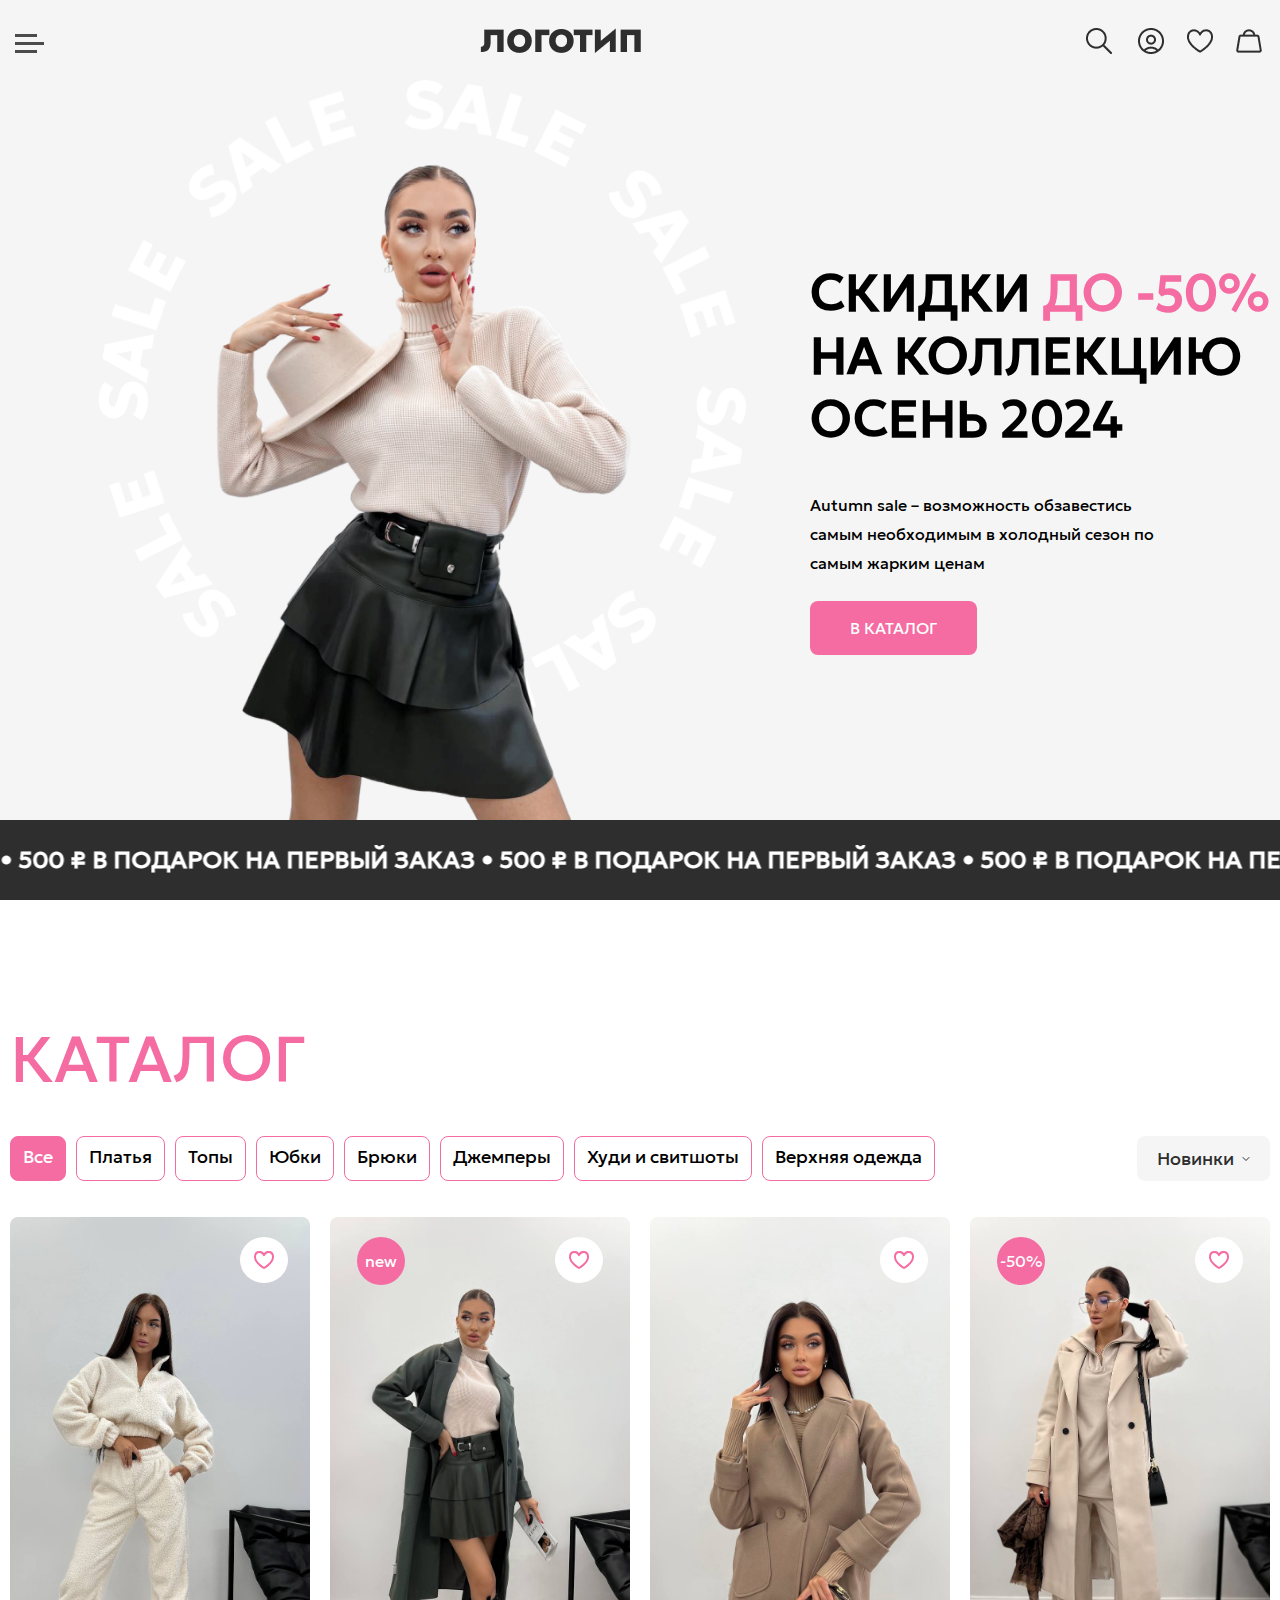
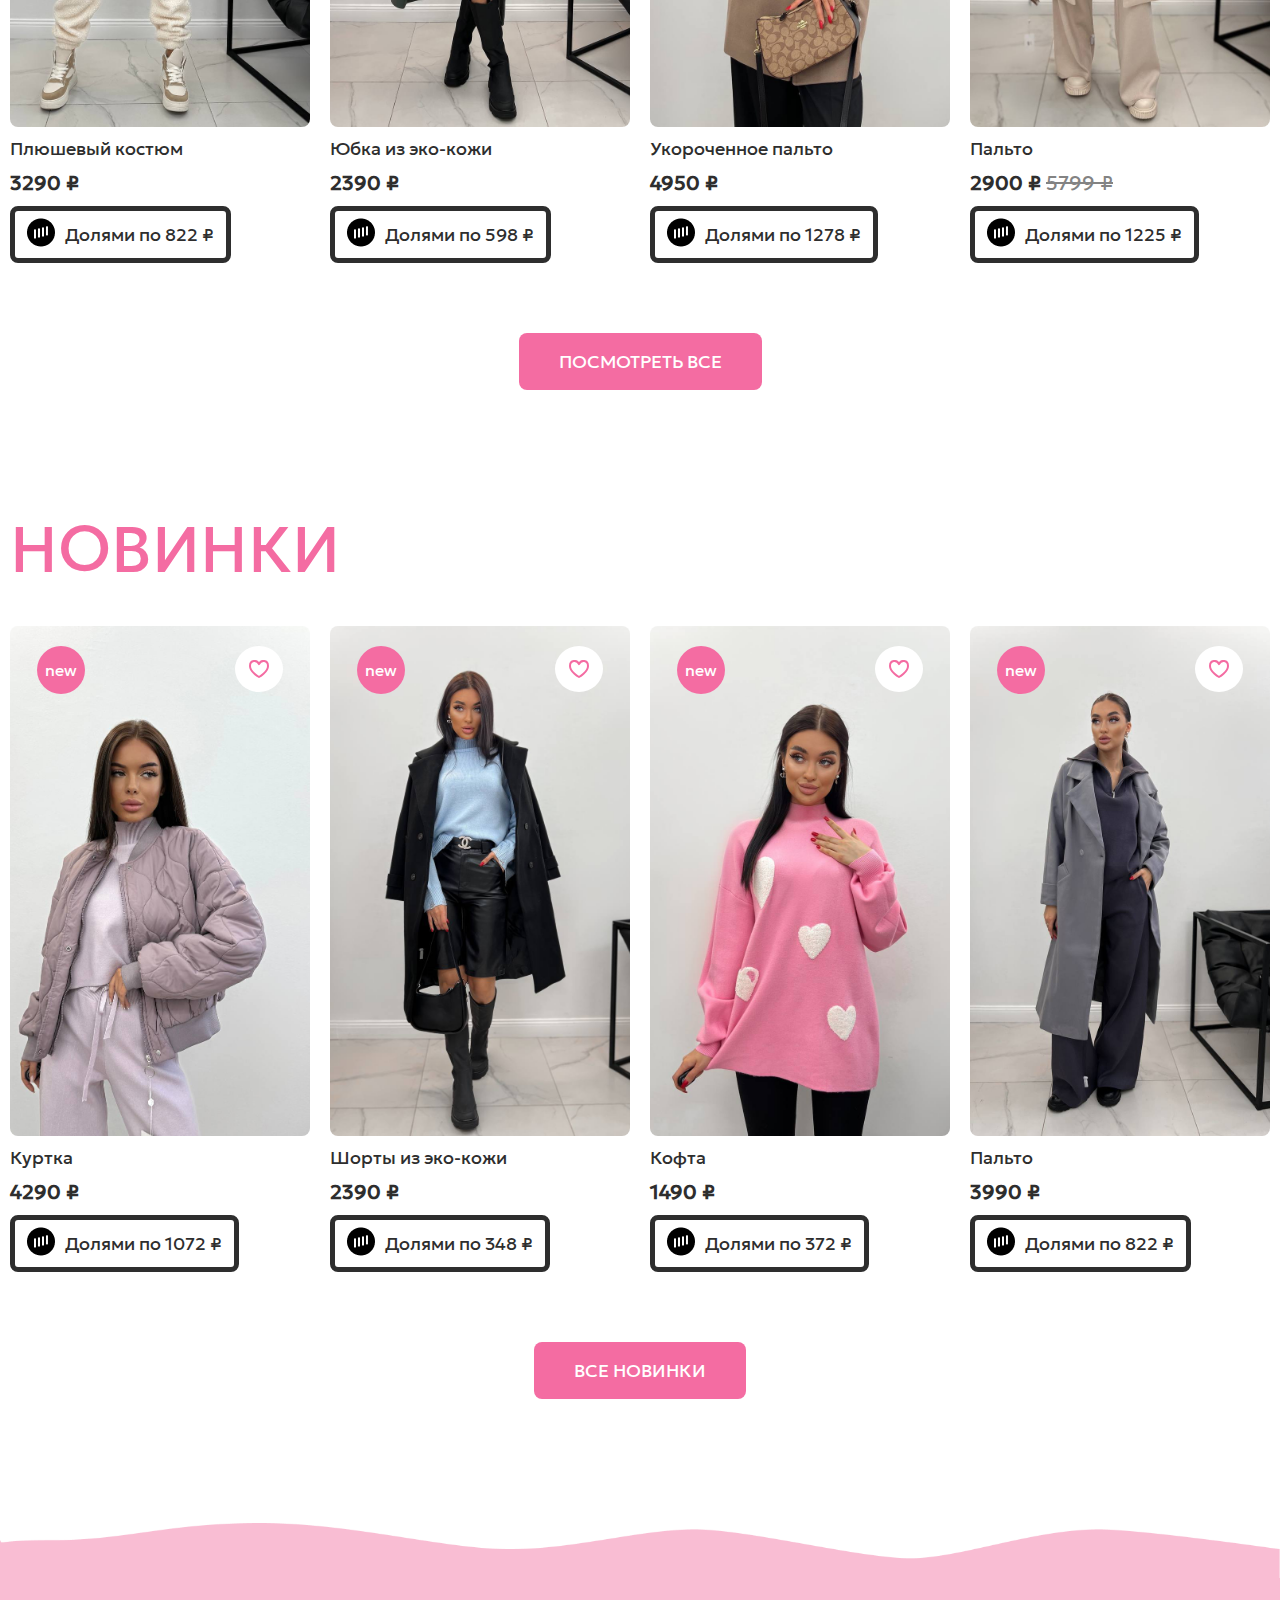
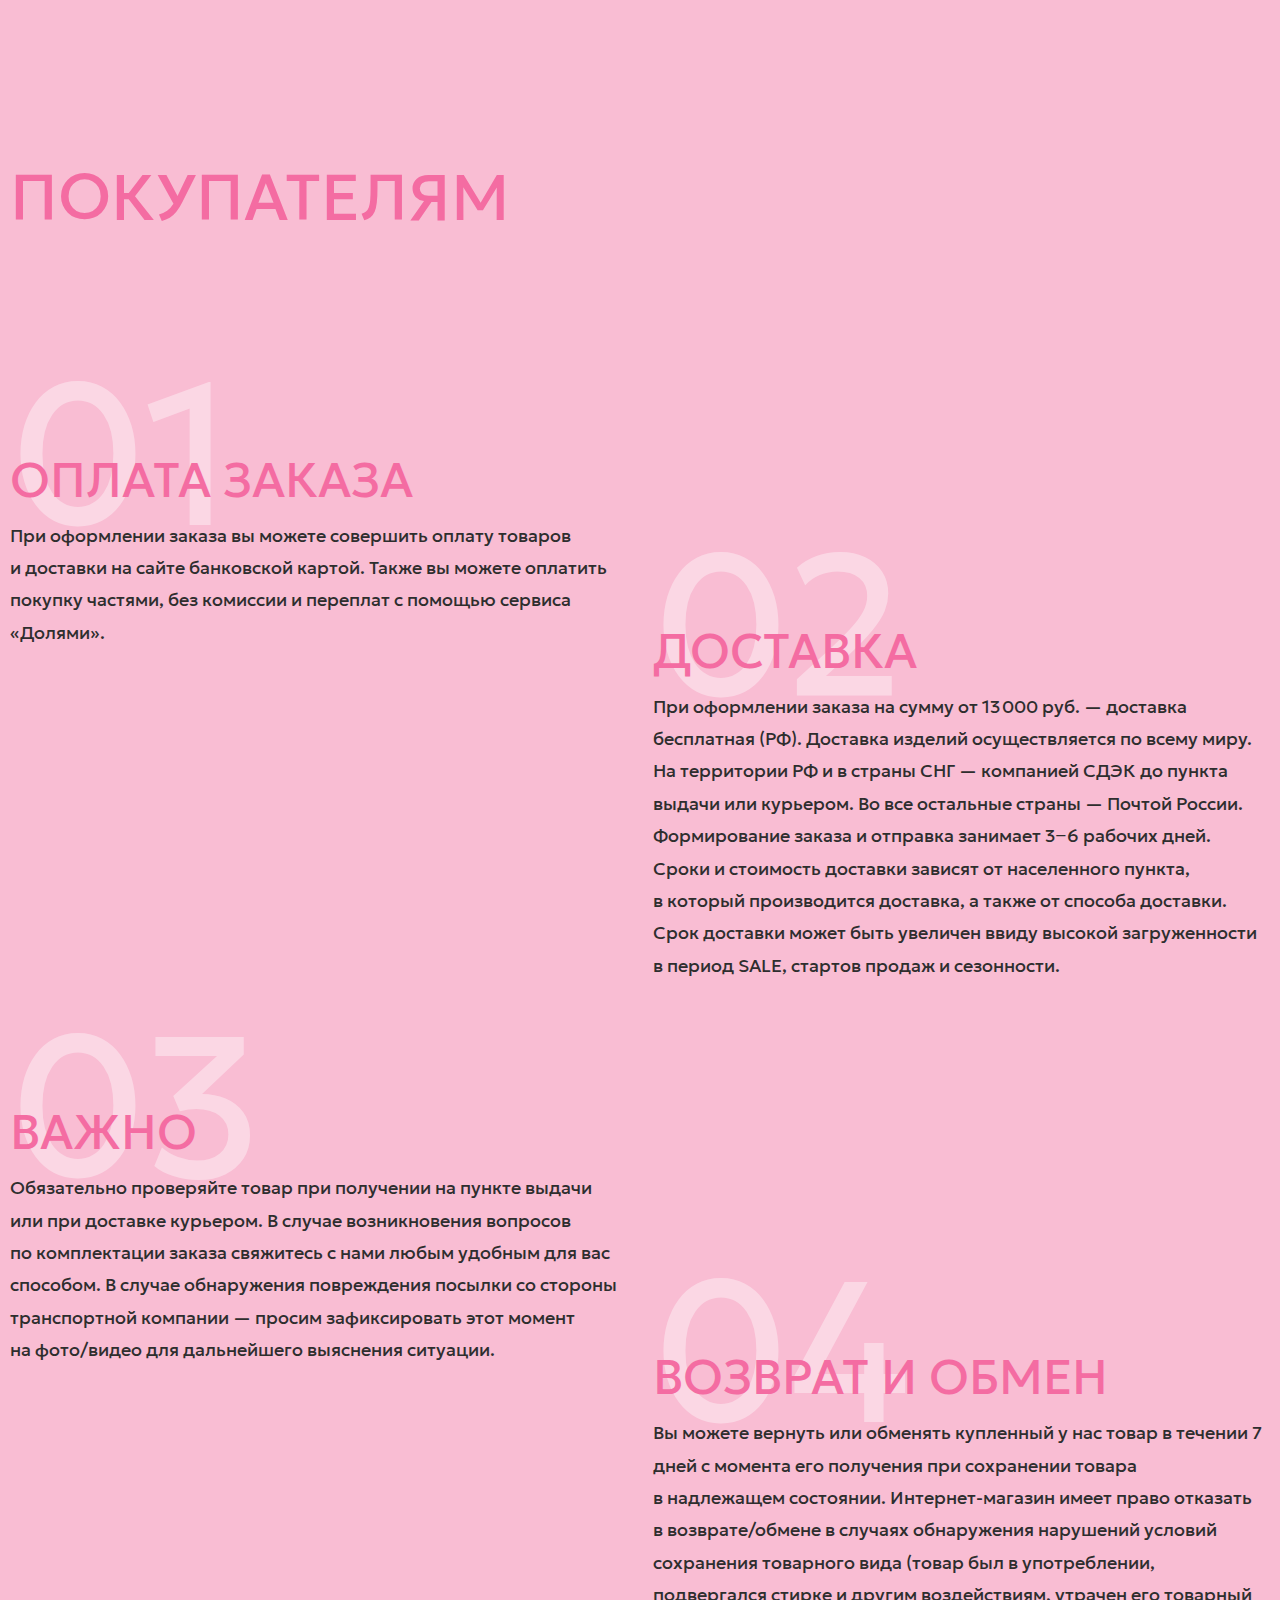
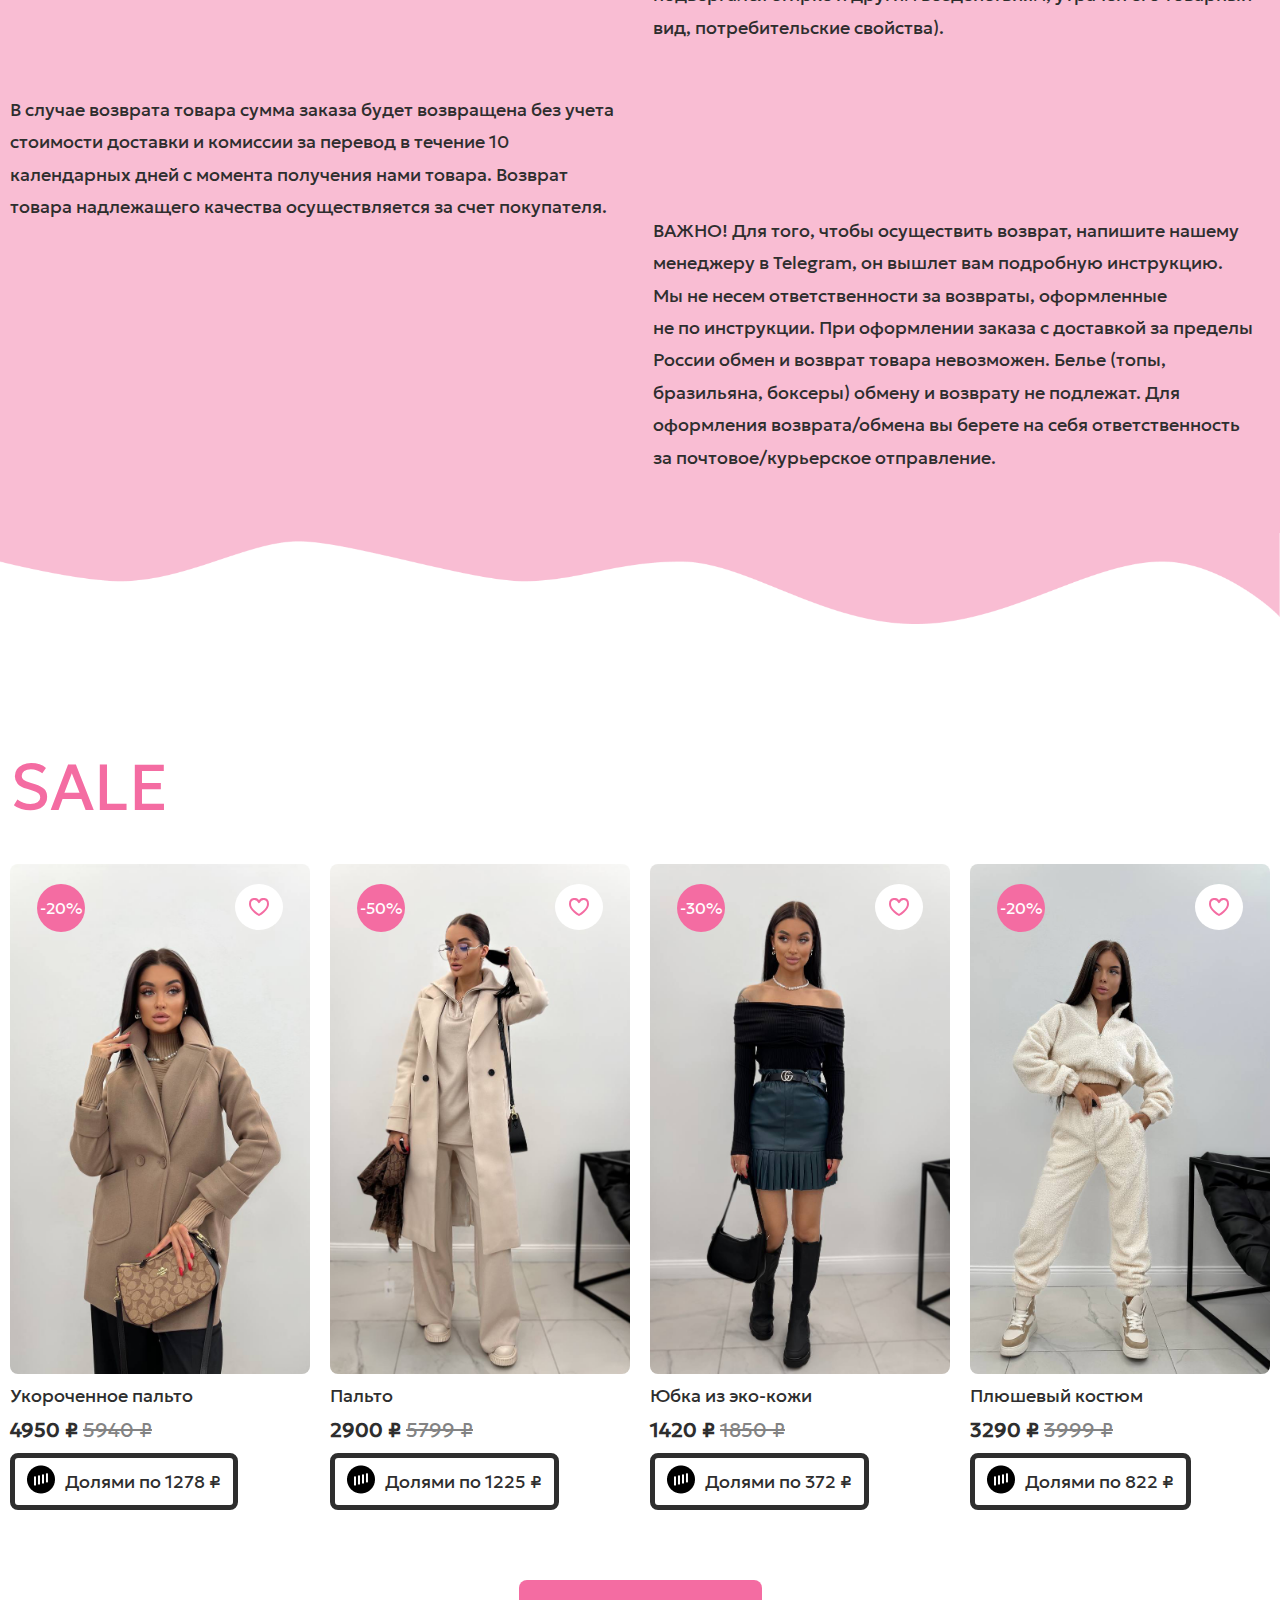
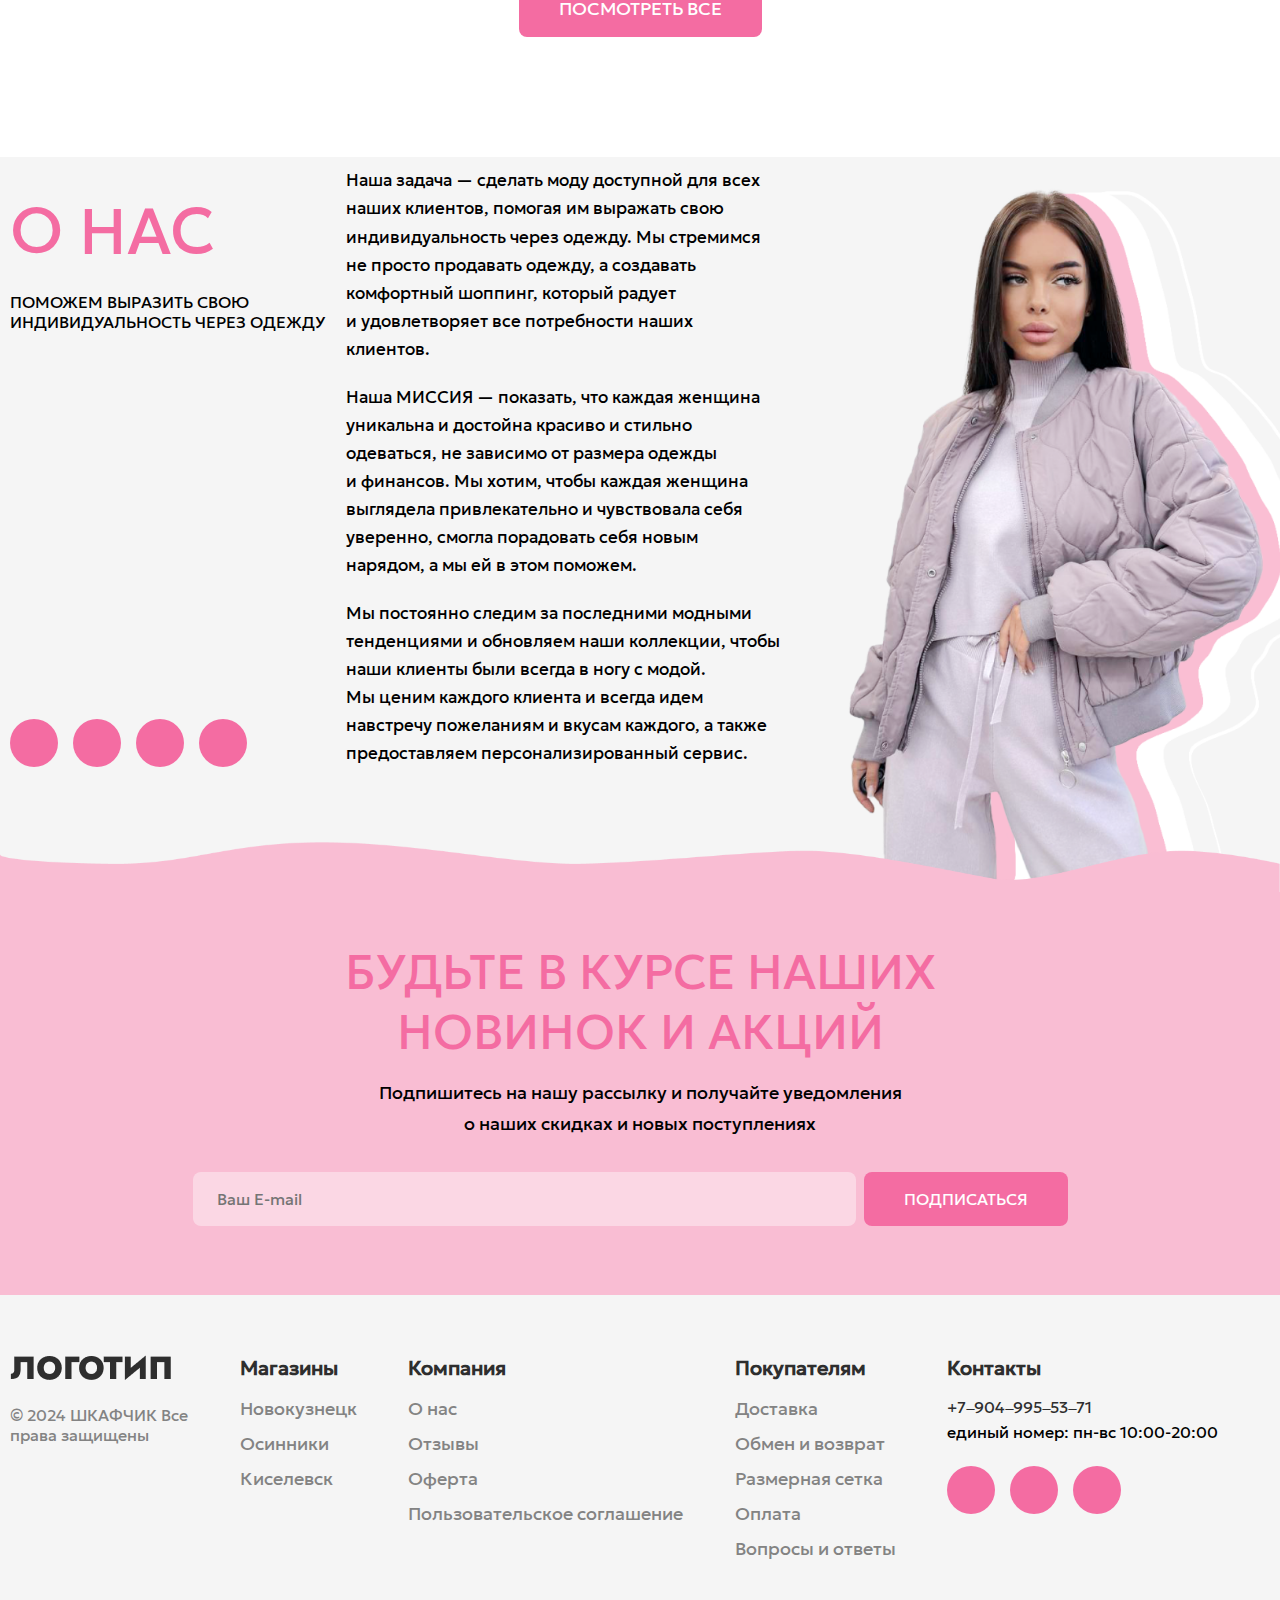
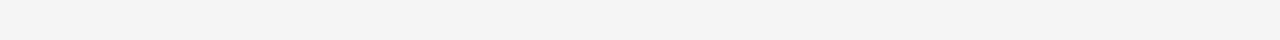
==== commit c9397ded: "1" ====
--- a/index.html
+++ b/index.html
@@ -6,7 +6,7 @@
     <link rel="stylesheet" href="assets/css/style.css">
 </head>
 <div class="site">
-    <header class="site-header">
+    <header class="site-header site-header--pos">
         <div class="site-header-overlay"></div>
         <div class="container">
             <div class="site-header-wrap">
@@ -201,6 +201,7 @@
                         </div>
                         <div class="catalog-settings-right">
                             <div class="catalog-settengs-type">
+                                <div class="catalog-settings-type-overlay"></div>
                                 <div class="catalog-setting-type-current">
                                     <div class="catalog-setting-type-current-text">
                                         Новинки
@@ -211,40 +212,50 @@
                                         </svg>                                            
                                     </div>
                                 </div>
-                                <div class="catalog-setting-type-list catalog-setting-type__list">
-                                    <div class="catalog-setting-type-list__item type-list-item">
-                                        <div class="type-list-item-text">
-                                            Новинки
-                                        </div>
-                                        <div class="type-list-item__toggle">
-                                            <svg width="15" height="12" viewBox="0 0 15 12" fill="none" xmlns="http://www.w3.org/2000/svg">
-                                                <path d="M1 5.99996L5.24264 10.2426L13.7279 1.75732" stroke="#F35C98" stroke-width="2" stroke-linecap="round" stroke-linejoin="round"/>
-                                            </svg>                                                
-                                        </div>                                     
-                                    </div>
-                                    <div class="catalog-setting-type-list__item type-list-item">
-                                        <div class="type-list-item-text">
-                                            Хиты
-                                        </div>
-                                        <div class="type-list-item__toggle"></div>
-                                    </div>
-                                    <div class="catalog-setting-type-list__item type-list-item">
-                                        <div class="type-list-item-text">
-                                            По названию
-                                        </div>
-                                        <div class="type-list-item__toggle"></div>  
-                                    </div>
-                                    <div class="catalog-setting-type-list__item type-list-item">
-                                        <div class="type-list-item-text">
-                                            По возрастанию цены
-                                        </div>
-                                        <div class="type-list-item__toggle"></div>
-                                    </div>
-                                    <div class="catalog-setting-type-list__item type-list-item">
-                                        <div class="type-list-item-text">
-                                            По убыванию цены
-                                        </div>
-                                        <div class="type-list-item__toggle"></div>                                        
+                                <div class="catalog-setting-type-list catalog-setting-type__list" id="new">
+                                    <div class="catalog-setting-type-list__item type-list-item active">
+                                        <div class="type-list-item-wrap">
+                                            <div class="type-list-item-text">
+                                                Новинки
+                                            </div>
+                                            <div class="type-list-item__toggle">
+                                                <svg width="15" height="12" viewBox="0 0 15 12" fill="none" xmlns="http://www.w3.org/2000/svg">
+                                                    <path d="M1 5.99996L5.24264 10.2426L13.7279 1.75732" stroke="#F35C98" stroke-width="2" stroke-linecap="round" stroke-linejoin="round"/>
+                                                </svg>                                                
+                                            </div> 
+                                        </div>                                    
+                                    </div>
+                                    <div class="catalog-setting-type-list__item type-list-item" id="hits">
+                                        <div class="type-list-item-wrap">
+                                            <div class="type-list-item-text">
+                                                Хиты
+                                            </div>
+                                            <div class="type-list-item__toggle"></div>
+                                        </div>
+                                    </div>
+                                    <div class="catalog-setting-type-list__item type-list-item" id="onName">
+                                        <div class="type-list-item-wrap">
+                                            <div class="type-list-item-text">
+                                                По названию
+                                            </div>
+                                            <div class="type-list-item__toggle"></div>  
+                                        </div>
+                                    </div>
+                                    <div class="catalog-setting-type-list__item type-list-item" id="onUp">
+                                        <div class="type-list-item-wrap">
+                                            <div class="type-list-item-text">
+                                                По возрастанию цены
+                                            </div>
+                                            <div class="type-list-item__toggle"></div>
+                                        </div>
+                                    </div>
+                                    <div class="catalog-setting-type-list__item type-list-item" id="onDown">
+                                        <div class="type-list-item-wrap">
+                                            <div class="type-list-item-text">
+                                                По убыванию цены
+                                            </div>
+                                            <div class="type-list-item__toggle"></div> 
+                                        </div>                                       
                                     </div>
                                 </div>
                             </div>
@@ -262,7 +273,9 @@
                                                     <img src="assets/img/catalog_1.png" alt="" class="catalog-item-pic">
                                                 </div>
                                                 <div class="catalog-item__favorite">
-                                                    <img src="assets/img/icon/favorite.png" alt="" class="catalog-item__favorite__img">
+                                                    <svg width="20" height="18" viewBox="0 0 20 18" fill="none" xmlns="http://www.w3.org/2000/svg">
+                                                        <path d="M10 17C10 17 1 11.9875 1 5.97234C1 -0.0427764 8 -0.544034 10 4.16221C12 -0.544034 19 -0.0427764 19 5.97234C19 11.9875 10 17 10 17Z" stroke="#F46CA2" stroke-width="2" stroke-linecap="round" stroke-linejoin="round"/>
+                                                    </svg>
                                                 </div>
                                             </div>
                                             <div class="catalog-item-bottom">
@@ -285,7 +298,7 @@
                                     </a>
                                 </div>
                                 <div class="catalog-item">
-                                    <a href="" class="catalog-item-link">
+                                    <a href="card.html" class="catalog-item-link">
                                         <div class="catalog-item-wrap">
                                             <div class="catalog-item-top">
                                                 <div class="catalog-item-img">
@@ -297,7 +310,9 @@
                                                         new
                                                     </div>
                                                     <div class="catalog-item__favorite">
-                                                        <img src="assets/img/icon/favorite.png" alt="" class="catalog-item__favorite__img">
+                                                        <svg width="20" height="18" viewBox="0 0 20 18" fill="none" xmlns="http://www.w3.org/2000/svg">
+                                                            <path d="M10 17C10 17 1 11.9875 1 5.97234C1 -0.0427764 8 -0.544034 10 4.16221C12 -0.544034 19 -0.0427764 19 5.97234C19 11.9875 10 17 10 17Z" stroke="#F46CA2" stroke-width="2" stroke-linecap="round" stroke-linejoin="round"/>
+                                                        </svg>
                                                     </div>
                                                 </div>
                                             </div>
@@ -328,7 +343,9 @@
                                                     <img src="assets/img/catalog_3.png" alt="" class="catalog-item-pic">
                                                 </div>
                                                 <div class="catalog-item__favorite">
-                                                    <img src="assets/img/icon/favorite.png" alt="" class="catalog-item__favorite__img">
+                                                    <svg width="20" height="18" viewBox="0 0 20 18" fill="none" xmlns="http://www.w3.org/2000/svg">
+                                                        <path d="M10 17C10 17 1 11.9875 1 5.97234C1 -0.0427764 8 -0.544034 10 4.16221C12 -0.544034 19 -0.0427764 19 5.97234C19 11.9875 10 17 10 17Z" stroke="#F46CA2" stroke-width="2" stroke-linecap="round" stroke-linejoin="round"/>
+                                                    </svg>
                                                 </div>
                                             </div>
                                             <div class="catalog-item-bottom">
@@ -363,7 +380,9 @@
                                                     -50%
                                                 </div>
                                                 <div class="catalog-item__favorite">
-                                                    <img src="assets/img/icon/favorite.png" alt="" class="catalog-item__favorite__img">
+                                                    <svg width="20" height="18" viewBox="0 0 20 18" fill="none" xmlns="http://www.w3.org/2000/svg">
+                                                        <path d="M10 17C10 17 1 11.9875 1 5.97234C1 -0.0427764 8 -0.544034 10 4.16221C12 -0.544034 19 -0.0427764 19 5.97234C19 11.9875 10 17 10 17Z" stroke="#F46CA2" stroke-width="2" stroke-linecap="round" stroke-linejoin="round"/>
+                                                    </svg>
                                                 </div>
                                             </div>
                                         </div>
@@ -412,7 +431,9 @@
                                                     new
                                                 </div>
                                                 <div class="catalog-item__favorite">
-                                                    <img src="assets/img/icon/favorite.png" alt="" class="catalog-item__favorite__img">
+                                                    <svg width="20" height="18" viewBox="0 0 20 18" fill="none" xmlns="http://www.w3.org/2000/svg">
+                                                        <path d="M10 17C10 17 1 11.9875 1 5.97234C1 -0.0427764 8 -0.544034 10 4.16221C12 -0.544034 19 -0.0427764 19 5.97234C19 11.9875 10 17 10 17Z" stroke="#F46CA2" stroke-width="2" stroke-linecap="round" stroke-linejoin="round"/>
+                                                    </svg>
                                                 </div>
                                             </div>
                                         </div>
@@ -448,7 +469,9 @@
                                                     new
                                                 </div>
                                                 <div class="catalog-item__favorite">
-                                                    <img src="assets/img/icon/favorite.png" alt="" class="catalog-item__favorite__img">
+                                                    <svg width="20" height="18" viewBox="0 0 20 18" fill="none" xmlns="http://www.w3.org/2000/svg">
+                                                        <path d="M10 17C10 17 1 11.9875 1 5.97234C1 -0.0427764 8 -0.544034 10 4.16221C12 -0.544034 19 -0.0427764 19 5.97234C19 11.9875 10 17 10 17Z" stroke="#F46CA2" stroke-width="2" stroke-linecap="round" stroke-linejoin="round"/>
+                                                    </svg>
                                                 </div>
                                             </div>
                                         </div>
@@ -483,7 +506,9 @@
                                                     new
                                                 </div>
                                                 <div class="catalog-item__favorite">
-                                                    <img src="assets/img/icon/favorite.png" alt="" class="catalog-item__favorite__img">
+                                                    <svg width="20" height="18" viewBox="0 0 20 18" fill="none" xmlns="http://www.w3.org/2000/svg">
+                                                        <path d="M10 17C10 17 1 11.9875 1 5.97234C1 -0.0427764 8 -0.544034 10 4.16221C12 -0.544034 19 -0.0427764 19 5.97234C19 11.9875 10 17 10 17Z" stroke="#F46CA2" stroke-width="2" stroke-linecap="round" stroke-linejoin="round"/>
+                                                    </svg>
                                                 </div>
                                             </div>
                                         </div>
@@ -519,7 +544,9 @@
                                                     new
                                                 </div>
                                                 <div class="catalog-item__favorite">
-                                                    <img src="assets/img/icon/favorite.png" alt="" class="catalog-item__favorite__img">
+                                                    <svg width="20" height="18" viewBox="0 0 20 18" fill="none" xmlns="http://www.w3.org/2000/svg">
+                                                        <path d="M10 17C10 17 1 11.9875 1 5.97234C1 -0.0427764 8 -0.544034 10 4.16221C12 -0.544034 19 -0.0427764 19 5.97234C19 11.9875 10 17 10 17Z" stroke="#F46CA2" stroke-width="2" stroke-linecap="round" stroke-linejoin="round"/>
+                                                    </svg>
                                                 </div>
                                             </div>
                                         </div>
@@ -650,7 +677,10 @@
                                                 -20%
                                             </div>
                                             <div class="catalog-item__favorite">
-                                                <img src="assets/img/icon/favorite.png" alt="" class="catalog-item__favorite__img">
+                                                <svg width="20" height="18" viewBox="0 0 20 18" fill="none" xmlns="http://www.w3.org/2000/svg">
+<path d="M10 17C10 17 1 11.9875 1 5.97234C1 -0.0427764 8 -0.544034 10 4.16221C12 -0.544034 19 -0.0427764 19 5.97234C19 11.9875 10 17 10 17Z" stroke="#F46CA2" stroke-width="2" stroke-linecap="round" stroke-linejoin="round"/>
+</svg>
+
                                             </div>
                                         </div>
                                     </div>
@@ -686,7 +716,10 @@
                                                 -50%
                                             </div>
                                             <div class="catalog-item__favorite">
-                                                <img src="assets/img/icon/favorite.png" alt="" class="catalog-item__favorite__img">
+                                                <svg width="20" height="18" viewBox="0 0 20 18" fill="none" xmlns="http://www.w3.org/2000/svg">
+<path d="M10 17C10 17 1 11.9875 1 5.97234C1 -0.0427764 8 -0.544034 10 4.16221C12 -0.544034 19 -0.0427764 19 5.97234C19 11.9875 10 17 10 17Z" stroke="#F46CA2" stroke-width="2" stroke-linecap="round" stroke-linejoin="round"/>
+</svg>
+
                                             </div>
                                         </div>
                                     </div>
@@ -721,7 +754,10 @@
                                                 -30%
                                             </div>
                                             <div class="catalog-item__favorite">
-                                                <img src="assets/img/icon/favorite.png" alt="" class="catalog-item__favorite__img">
+                                                <svg width="20" height="18" viewBox="0 0 20 18" fill="none" xmlns="http://www.w3.org/2000/svg">
+<path d="M10 17C10 17 1 11.9875 1 5.97234C1 -0.0427764 8 -0.544034 10 4.16221C12 -0.544034 19 -0.0427764 19 5.97234C19 11.9875 10 17 10 17Z" stroke="#F46CA2" stroke-width="2" stroke-linecap="round" stroke-linejoin="round"/>
+</svg>
+
                                             </div>
                                         </div>
                                     </div>
@@ -757,7 +793,10 @@
                                                 -20%
                                             </div>
                                             <div class="catalog-item__favorite">
-                                                <img src="assets/img/icon/favorite.png" alt="" class="catalog-item__favorite__img">
+                                                <svg width="20" height="18" viewBox="0 0 20 18" fill="none" xmlns="http://www.w3.org/2000/svg">
+<path d="M10 17C10 17 1 11.9875 1 5.97234C1 -0.0427764 8 -0.544034 10 4.16221C12 -0.544034 19 -0.0427764 19 5.97234C19 11.9875 10 17 10 17Z" stroke="#F46CA2" stroke-width="2" stroke-linecap="round" stroke-linejoin="round"/>
+</svg>
+
                                             </div>
                                         </div>
                                     </div>
--- a/assets/css/style.css
+++ b/assets/css/style.css
@@ -41,10 +41,18 @@
     margin: 0 auto;
 }
 .site-header{
-    position: absolute;
     width: 100%;
     z-index: 999;
     overflow: hidden;
+}
+.site__header{
+    margin-bottom: 48px;
+}
+.site-header:not(.site-header--pos){
+    border-bottom: 1px solid rgba(218, 218, 218, 1);
+}
+.site-header--pos{
+    position: absolute;
 }
 .site-header.site-header--height{
     height: 100%;
@@ -482,8 +490,8 @@
     transition: 0.5s;
 }
 .catalog-item__favorite{
-    width: 48px;
-    height: 48px;
+    padding: 14px;
+    height: max-content;
     border-radius: 50%;
     background-color: var(--white);
     position: relative;
@@ -500,7 +508,7 @@
     border-radius: 50%;
     background-color: var(--pink);
     position: relative;
-    z-index: 999;
+    z-index: 998;
     top: 20px;
     color: var(--white);
     display: flex;
@@ -523,10 +531,18 @@
 .catalog-settings-left{
     display: flex;
     gap: 10px;
+    overflow-x: scroll;
+    -ms-overflow-style: none;
+      scrollbar-width: none;
+}
+.catalog-settings-left::-webkit-scrollbar {
+    width: 0;
+    height: 0;
 }
 .catalog-settings{
     padding-bottom: 36px;
     display: flex;
+    flex-wrap: wrap;
     justify-content: space-between;
 }
 .catalog-settings-item{
@@ -574,7 +590,7 @@
 .catalog-setting-type-list.show{
     display: block;
 }
-.catalog-setting-type-list__item{
+.type-list-item-wrap{
     padding: 6px 15px;
     width: 235px;
     cursor: pointer;
@@ -865,6 +881,22 @@
     padding-bottom: 24px;
 }
 /*=====================*/
+.breadcrumbs{
+    display: flex;
+    gap: 5px;
+    padding-bottom: 20px;
+}
+.breadcrumbs-item{
+    font-size: 16px;
+    color: var(--grey-lighter);
+}
+.breadcrumbs-item-link{
+    text-decoration: none;
+    color: var(--grey-lighter);
+}
+/*=========CARD=============*/
+
+/*==========================*/
 @media screen {
     .catalog-show-all__link:hover,
     .auth-form-reg__submit:hover,
@@ -879,6 +911,11 @@
         background-color: var(--grey);
     }
 }
+@media(max-width: 1830px){
+    .catalog-setting-type-list{
+        right: 10px;
+    }
+}
 @media(max-width: 1800px){
     .catalog-item{
         max-width: 365px;
@@ -1123,6 +1160,13 @@
     .about__text:not(:last-child) {
         padding-bottom: 10px;
     }
+    .catalog-settings{
+        gap: 10px;
+    }
+    .catalog-setting-type-list{
+        right: unset;
+        left: 10px;
+    }
 }
 @media(max-width: 1063px){
     .about-bg__img {
@@ -1207,6 +1251,11 @@
     }
     .subscribe-form-wrap{
         justify-content: center;
+    }
+}
+@media(max-width: 960px){
+    .catalog-settings-item{
+        white-space: nowrap;
     }
 }
 @media(max-width: 900px){
@@ -1338,10 +1387,6 @@
     .catalog-item-wrap{
         align-items: baseline;
     }
-    .catalog-item-special, .catalog-item__favorite {
-        width: 60px;
-        height: 60px;
-    }
     .catalog-item-img{
         width: 100%;
         max-width: 100%;
@@ -1354,10 +1399,7 @@
     .catalog-item-icons {
         top: -370px;
     }
-    .catalog-item-special, .catalog-item__favorite {
-        width: 45px;
-        height: 45px;
-    }
+
     .title, .subscribe-title{
         font-size: 28px !important;
     }
@@ -1426,6 +1468,40 @@
     .site-header-logo__img{
         max-width: 110px;
     }
+    .catalog-item-special{
+        width: 35px;
+        height: 35px;
+        font-size: 11px;
+    }
+    .catalog-item__favorite{
+        padding: 7px;   
+    }
+    .catalog-setting-type-list{
+        position: fixed;
+        bottom: 0;
+        left: 0;
+        width: 100%;
+        max-width: 100%;
+    }
+    .catalog-setting-type-list__item{
+        width: 100%;
+        max-width: inherit;
+    }
+    .type-list-item-wrap{
+        width: unset;
+    }
+    .catalog-settings-type-overlay{
+        width: 100%;
+        position: fixed;
+        top: 0;
+        left: 0;
+        background-color: rgba(0, 0, 0, 0.5);
+        z-index: 999;
+        display: none;
+    }
+    .catalog-settings-type-overlay.show{
+        display: block;
+    }
 }
 @media(max-width: 410px){
     .catalog-item-title{
@@ -1433,10 +1509,6 @@
     }
     .catalog-item-price{
         font-size: 16px;
-    }
-    .catalog-item-special, .catalog-item__favorite{
-        width: 40px;
-        height: 40px;
     }
 }
 @media(max-width: 385px){
@@ -1480,11 +1552,6 @@
     .catalog-item-fraction-text {
         font-size: 12px;
     }
-    .catalog-item-special, .catalog-item__favorite {
-        width: 30px;
-        height: 30px;
-        font-size: 11px;
-    }
     .catalog-item__favorite__img{
         max-width: 17px;
     }
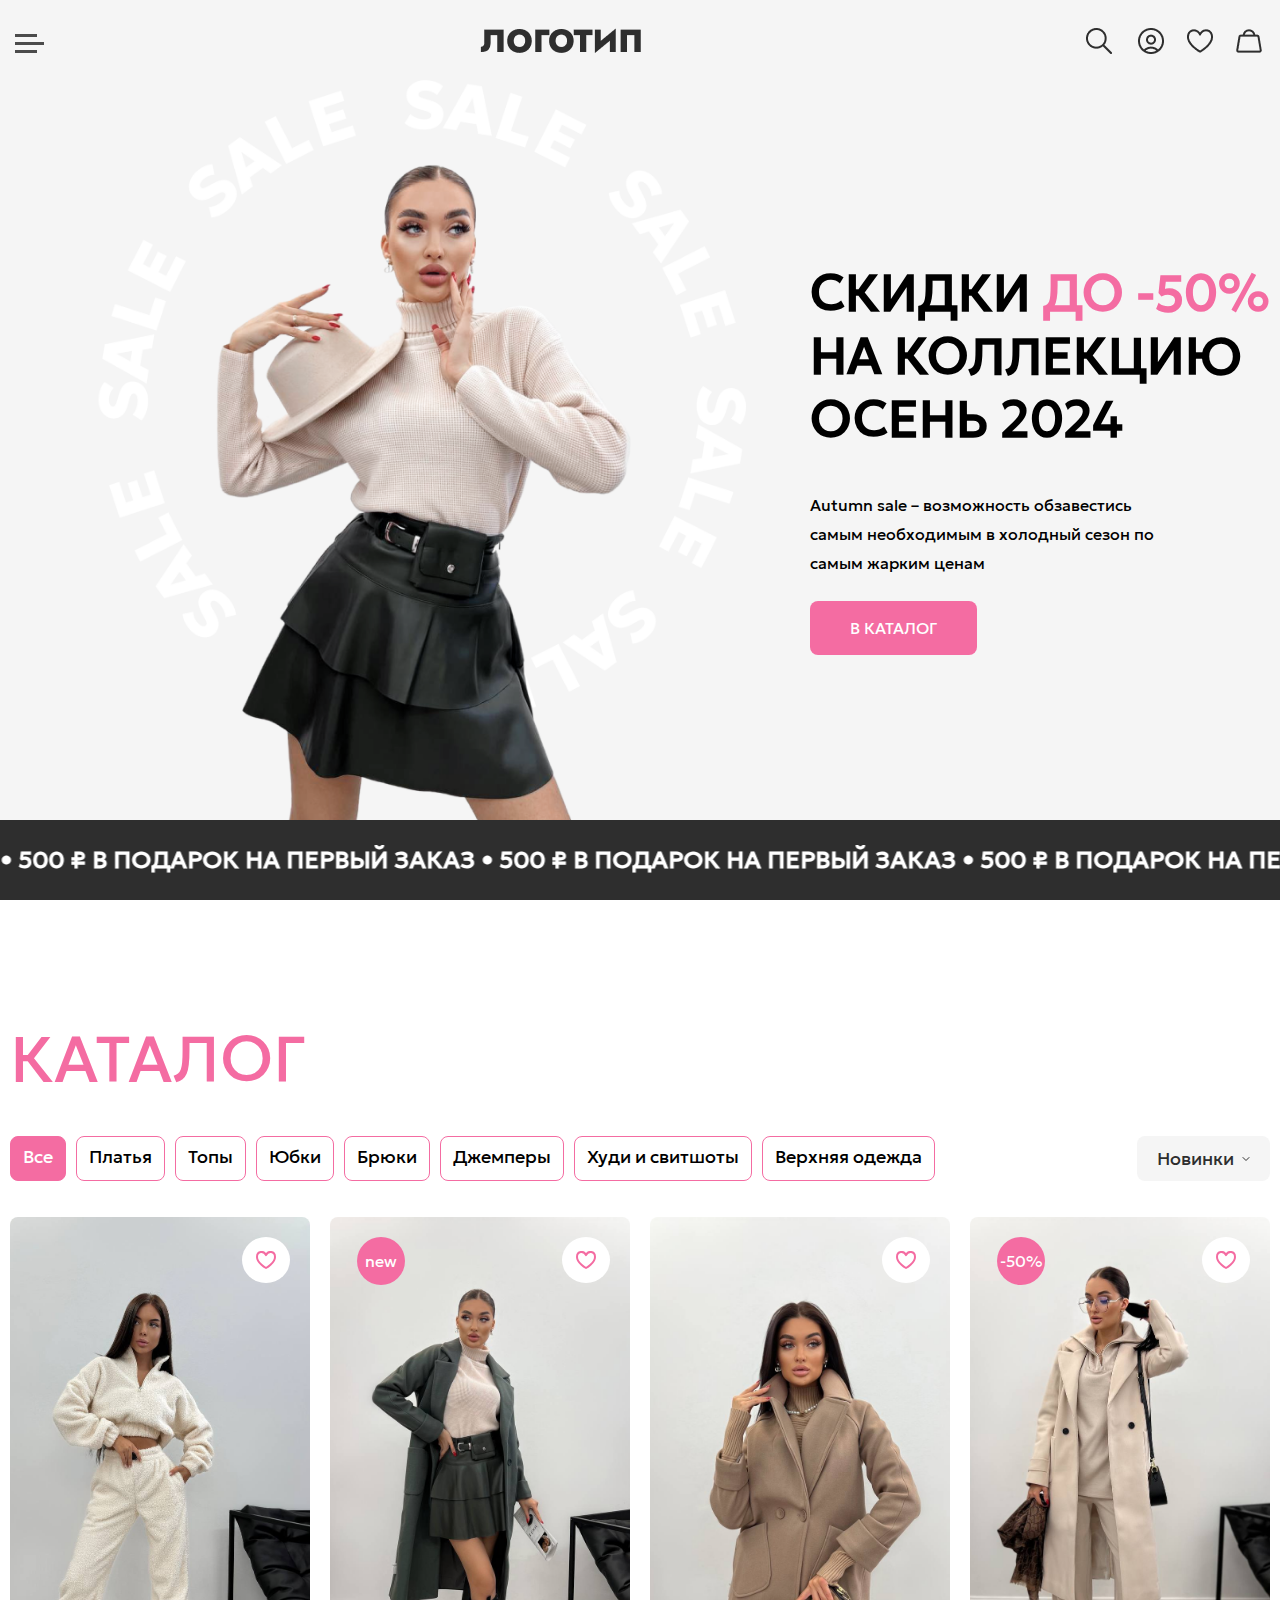
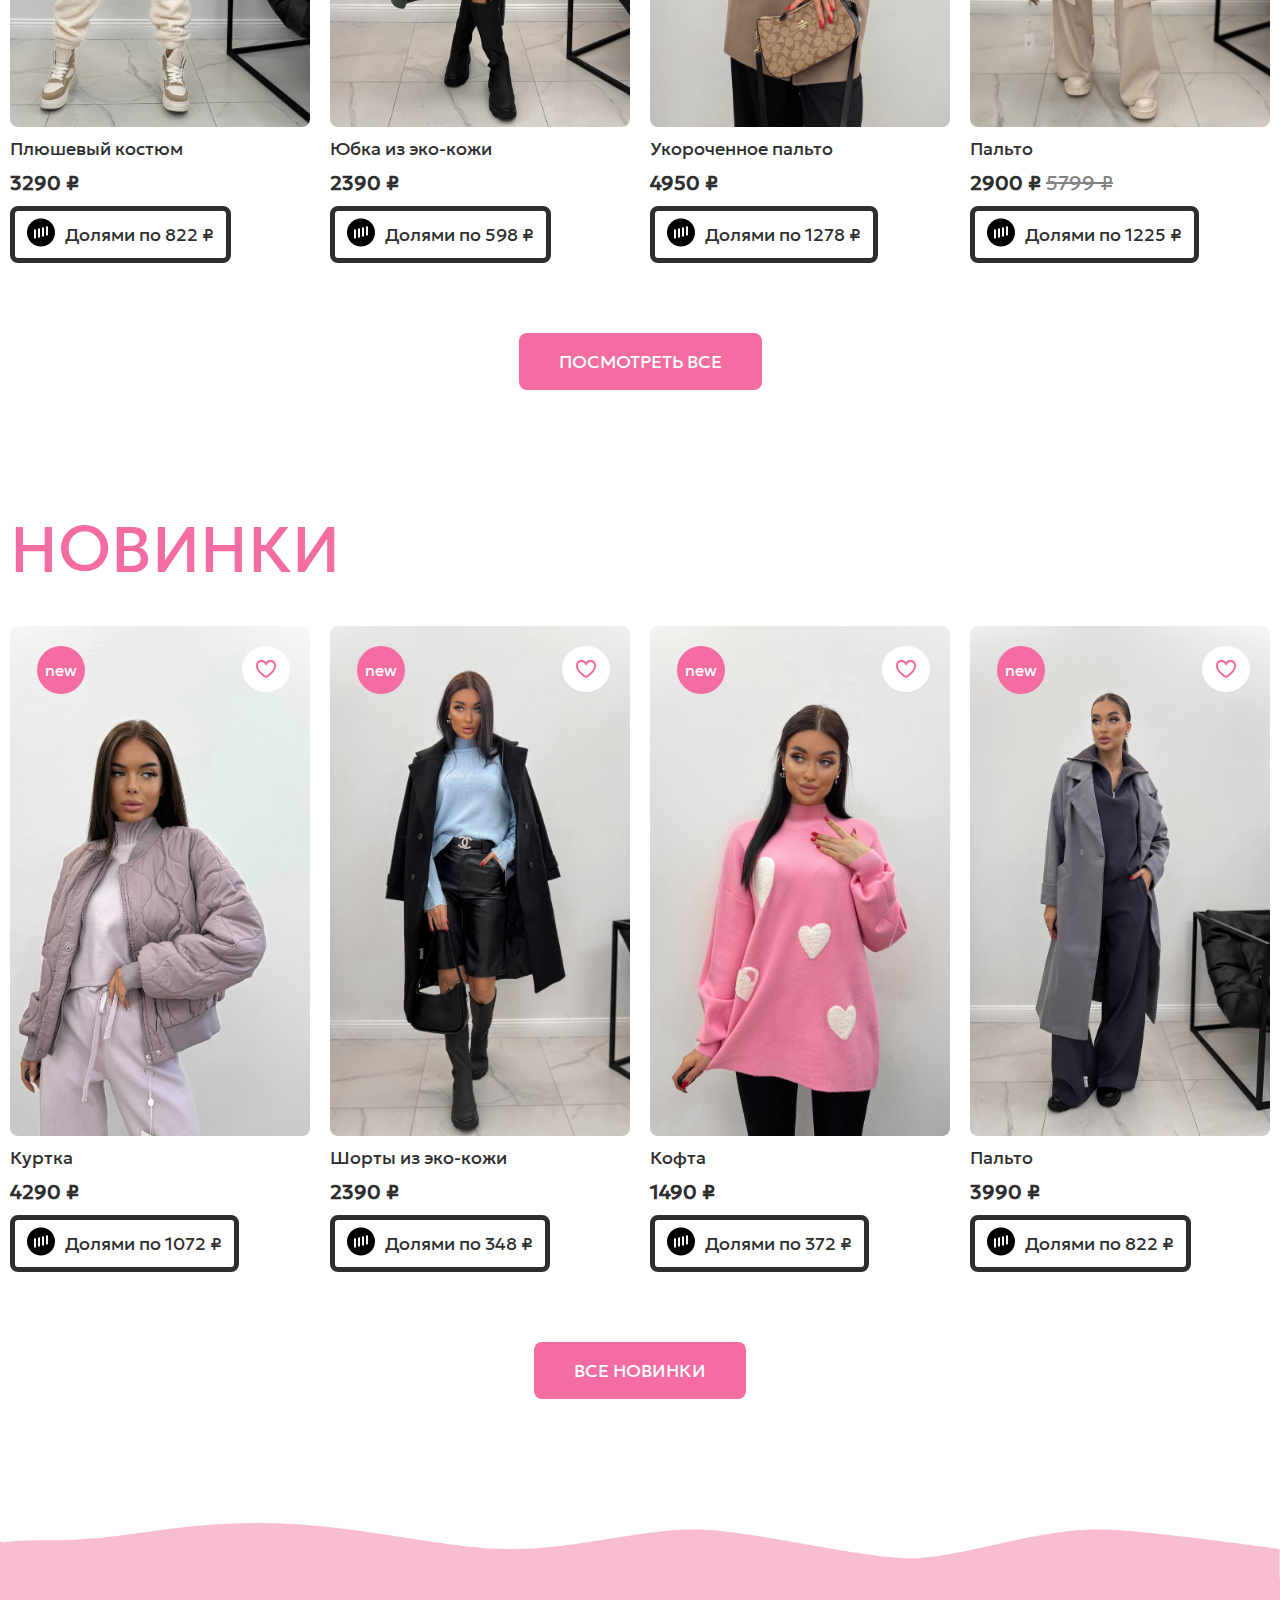
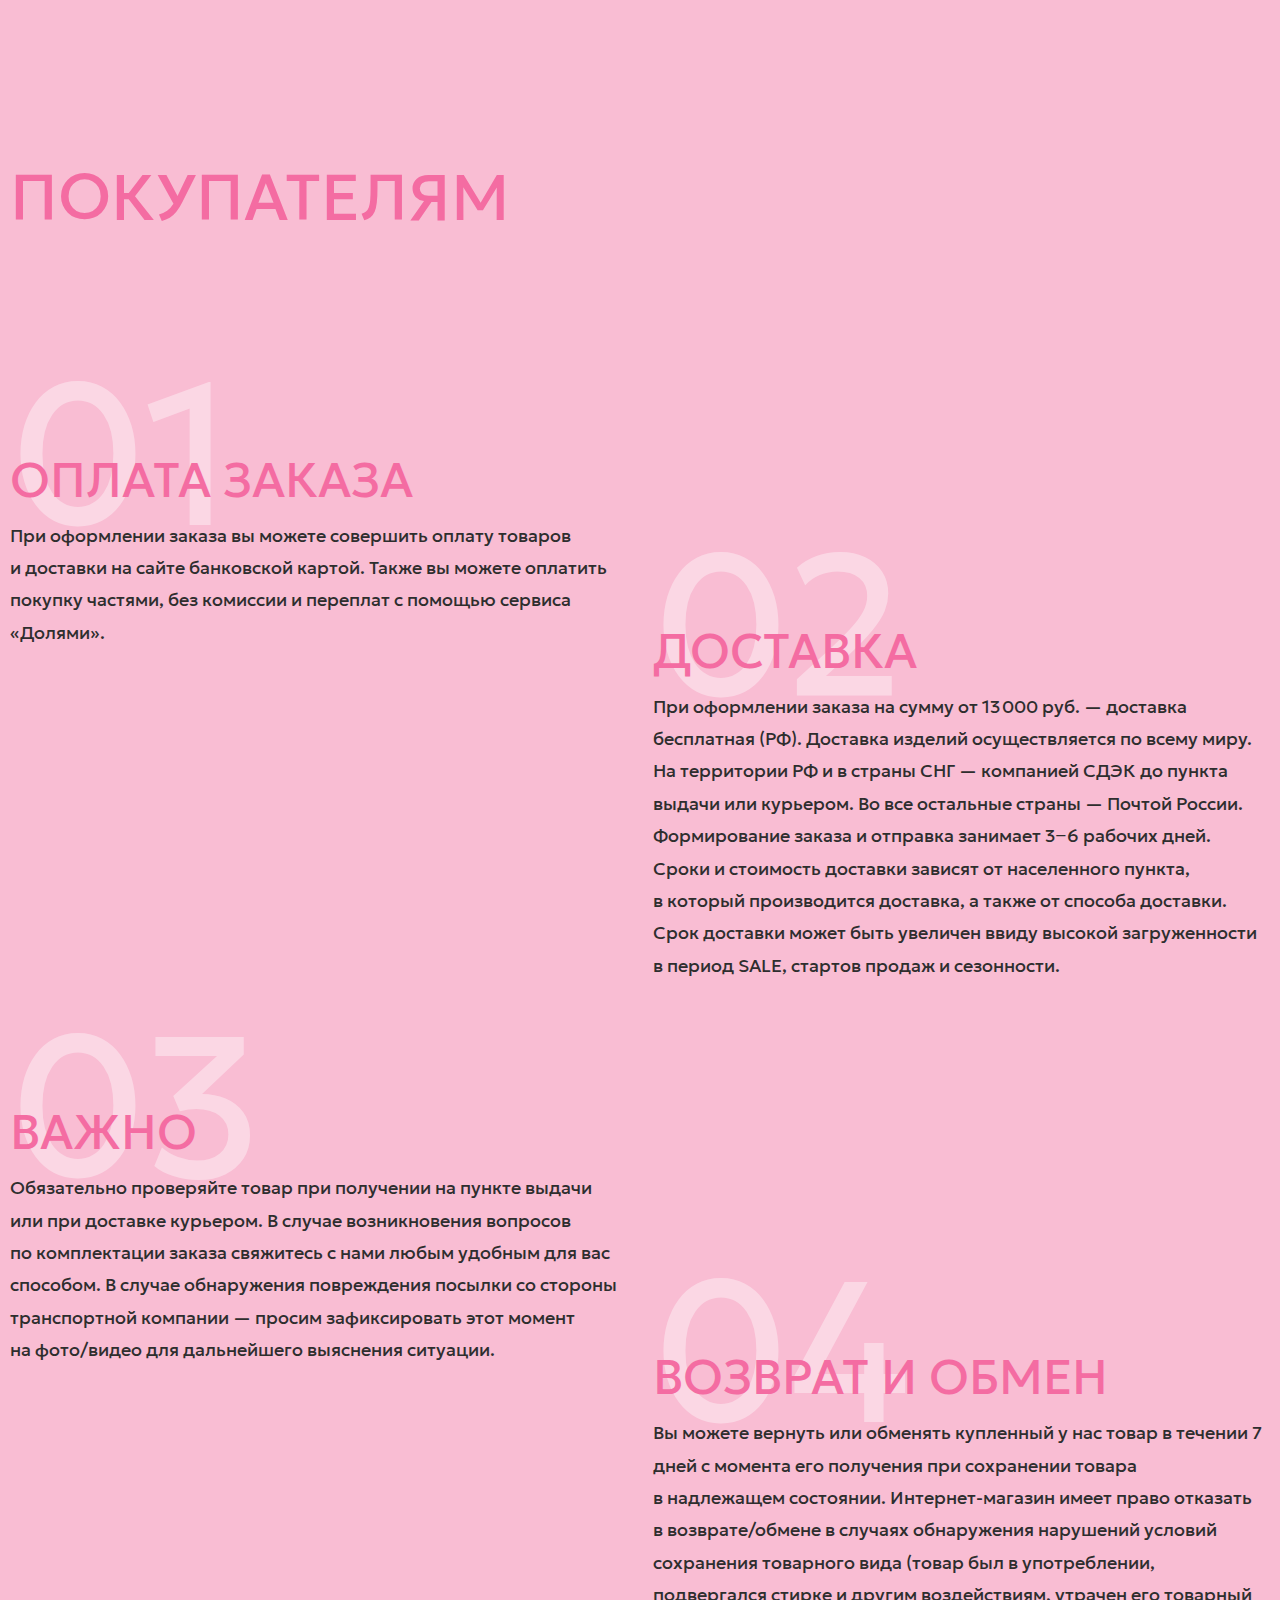
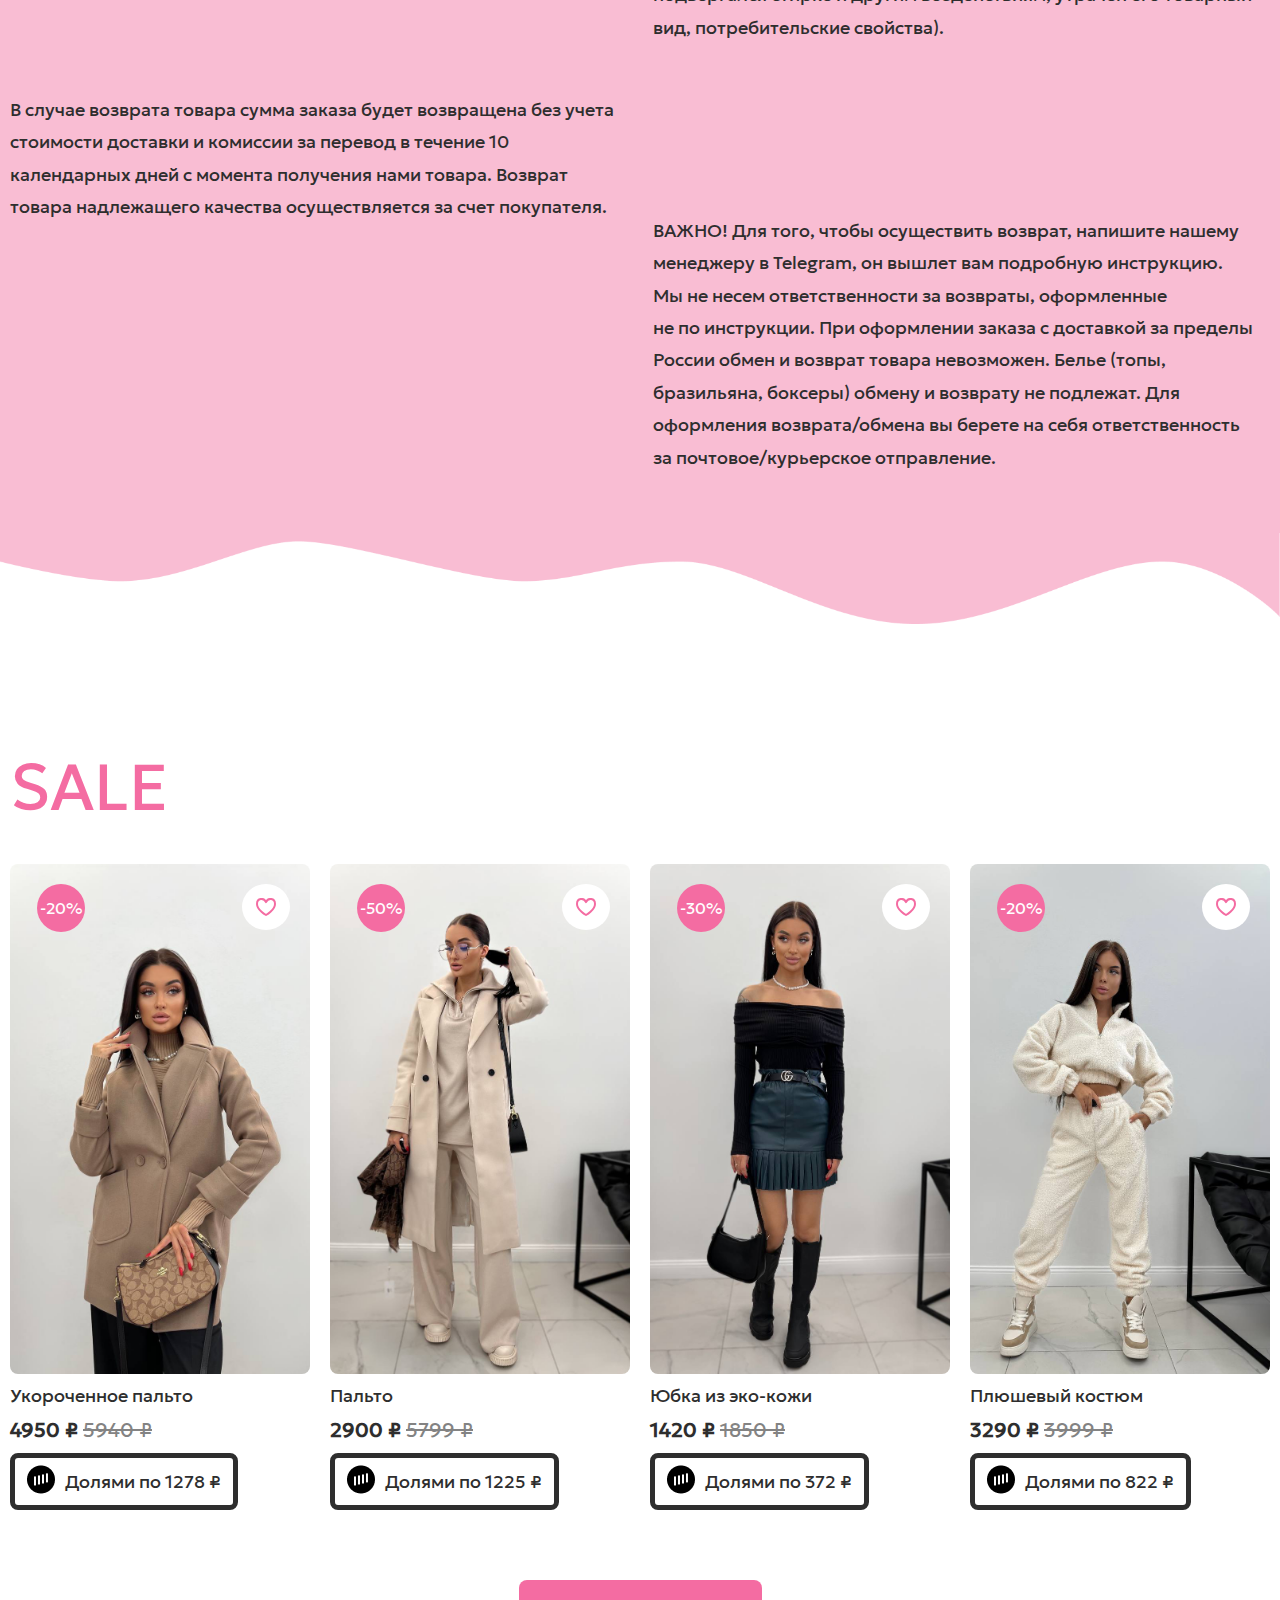
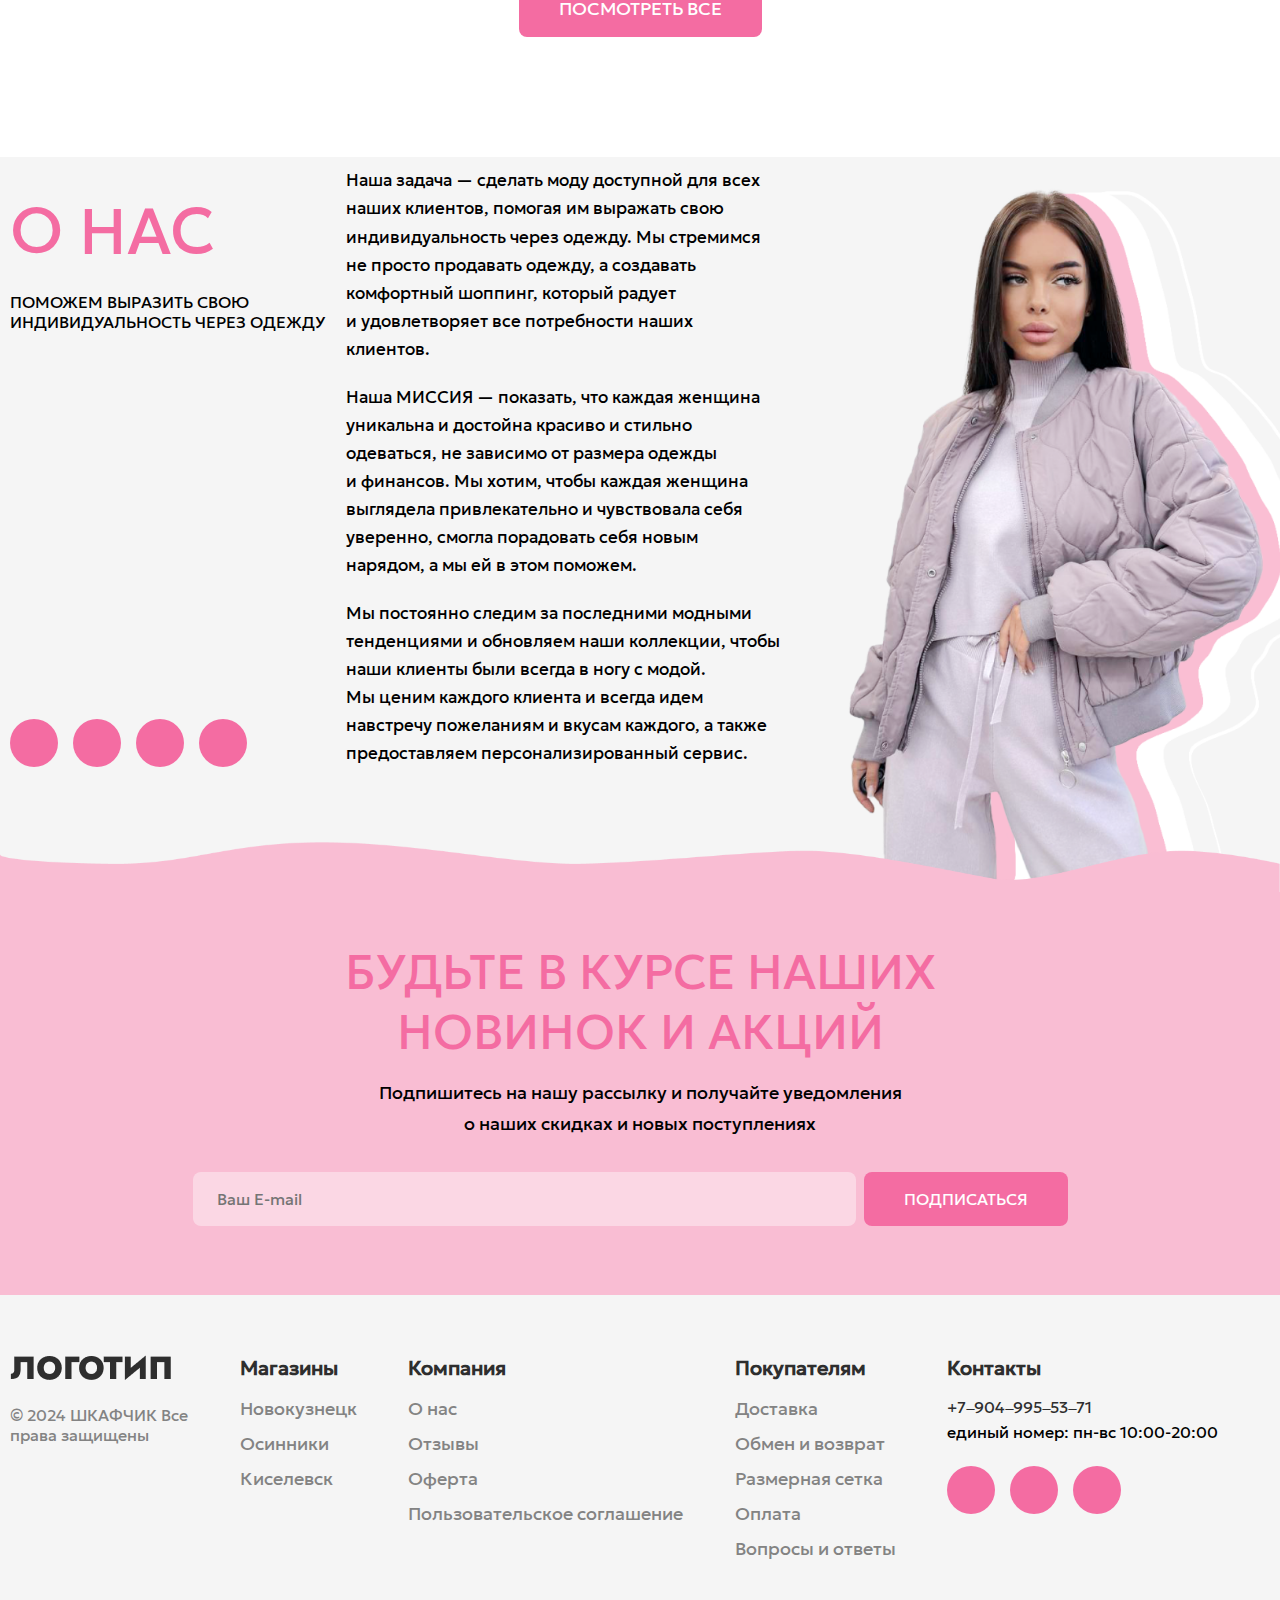
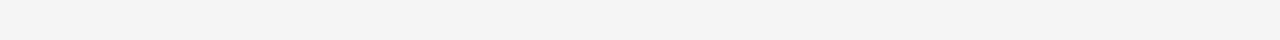
==== commit 89c929db: "1" ====
--- a/index.html
+++ b/index.html
@@ -272,11 +272,6 @@
                                                 <div class="catalog-item-img">
                                                     <img src="assets/img/catalog_1.png" alt="" class="catalog-item-pic">
                                                 </div>
-                                                <div class="catalog-item__favorite">
-                                                    <svg width="20" height="18" viewBox="0 0 20 18" fill="none" xmlns="http://www.w3.org/2000/svg">
-                                                        <path d="M10 17C10 17 1 11.9875 1 5.97234C1 -0.0427764 8 -0.544034 10 4.16221C12 -0.544034 19 -0.0427764 19 5.97234C19 11.9875 10 17 10 17Z" stroke="#F46CA2" stroke-width="2" stroke-linecap="round" stroke-linejoin="round"/>
-                                                    </svg>
-                                                </div>
                                             </div>
                                             <div class="catalog-item-bottom">
                                                 <div class="catalog-item-title">
@@ -296,6 +291,11 @@
                                             </div>
                                         </div>
                                     </a>
+                                    <div class="catalog-item__favorite favorite">
+                                        <svg width="20" height="18" viewBox="0 0 20 18" fill="none" xmlns="http://www.w3.org/2000/svg">
+                                            <path d="M10 17C10 17 1 11.9875 1 5.97234C1 -0.0427764 8 -0.544034 10 4.16221C12 -0.544034 19 -0.0427764 19 5.97234C19 11.9875 10 17 10 17Z" stroke="#F46CA2" stroke-width="2" stroke-linecap="round" stroke-linejoin="round"/>
+                                        </svg>
+                                    </div>
                                 </div>
                                 <div class="catalog-item">
                                     <a href="card.html" class="catalog-item-link">
@@ -303,17 +303,6 @@
                                             <div class="catalog-item-top">
                                                 <div class="catalog-item-img">
                                                     <img src="assets/img/catalog_2.png" alt="" class="catalog-item-pic">
-                                                </div>
-                                                <!-- если 2 значка то делаем другой блок -->
-                                                <div class="catalog-item-icons">
-                                                    <div class="catalog-item-special">
-                                                        new
-                                                    </div>
-                                                    <div class="catalog-item__favorite">
-                                                        <svg width="20" height="18" viewBox="0 0 20 18" fill="none" xmlns="http://www.w3.org/2000/svg">
-                                                            <path d="M10 17C10 17 1 11.9875 1 5.97234C1 -0.0427764 8 -0.544034 10 4.16221C12 -0.544034 19 -0.0427764 19 5.97234C19 11.9875 10 17 10 17Z" stroke="#F46CA2" stroke-width="2" stroke-linecap="round" stroke-linejoin="round"/>
-                                                        </svg>
-                                                    </div>
                                                 </div>
                                             </div>
                                             <div class="catalog-item-bottom">
@@ -334,6 +323,17 @@
                                             </div>
                                         </div>
                                     </a>
+                                    <!-- если 2 значка то делаем другой блок -->
+                                    <div class="catalog-item-icons">
+                                        <div class="catalog-item-special">
+                                            new
+                                        </div>
+                                        <div class="catalog-item__favorite favorite">
+                                            <svg width="20" height="18" viewBox="0 0 20 18" fill="none" xmlns="http://www.w3.org/2000/svg">
+                                                <path d="M10 17C10 17 1 11.9875 1 5.97234C1 -0.0427764 8 -0.544034 10 4.16221C12 -0.544034 19 -0.0427764 19 5.97234C19 11.9875 10 17 10 17Z" stroke="#F46CA2" stroke-width="2" stroke-linecap="round" stroke-linejoin="round"/>
+                                            </svg>
+                                        </div>
+                                    </div>
                                 </div>
                                 <div class="catalog-item">
                                     <a href="" class="catalog-item-link">
@@ -341,11 +341,6 @@
                                             <div class="catalog-item-top">
                                                 <div class="catalog-item-img">
                                                     <img src="assets/img/catalog_3.png" alt="" class="catalog-item-pic">
-                                                </div>
-                                                <div class="catalog-item__favorite">
-                                                    <svg width="20" height="18" viewBox="0 0 20 18" fill="none" xmlns="http://www.w3.org/2000/svg">
-                                                        <path d="M10 17C10 17 1 11.9875 1 5.97234C1 -0.0427764 8 -0.544034 10 4.16221C12 -0.544034 19 -0.0427764 19 5.97234C19 11.9875 10 17 10 17Z" stroke="#F46CA2" stroke-width="2" stroke-linecap="round" stroke-linejoin="round"/>
-                                                    </svg>
                                                 </div>
                                             </div>
                                             <div class="catalog-item-bottom">
@@ -366,44 +361,49 @@
                                             </div>
                                         </div>
                                     </a>
+                                    <div class="catalog-item__favorite favorite">
+                                        <svg width="20" height="18" viewBox="0 0 20 18" fill="none" xmlns="http://www.w3.org/2000/svg">
+                                            <path d="M10 17C10 17 1 11.9875 1 5.97234C1 -0.0427764 8 -0.544034 10 4.16221C12 -0.544034 19 -0.0427764 19 5.97234C19 11.9875 10 17 10 17Z" stroke="#F46CA2" stroke-width="2" stroke-linecap="round" stroke-linejoin="round"/>
+                                        </svg>
+                                    </div>
                                 </div>
                                 <div class="catalog-item">
-                                <a href="" class="catalog-item-link">
-                                    <div class="catalog-item-wrap">
-                                        <div class="catalog-item-top">
-                                            <div class="catalog-item-img">
-                                                <img src="assets/img/catalog_4.png" alt="" class="catalog-item-pic">
-                                            </div>
-                                            <!-- если 2 значка то делаем другой блок -->
-                                            <div class="catalog-item-icons">
-                                                <div class="catalog-item-special">
-                                                    -50%
-                                                </div>
-                                                <div class="catalog-item__favorite">
-                                                    <svg width="20" height="18" viewBox="0 0 20 18" fill="none" xmlns="http://www.w3.org/2000/svg">
-                                                        <path d="M10 17C10 17 1 11.9875 1 5.97234C1 -0.0427764 8 -0.544034 10 4.16221C12 -0.544034 19 -0.0427764 19 5.97234C19 11.9875 10 17 10 17Z" stroke="#F46CA2" stroke-width="2" stroke-linecap="round" stroke-linejoin="round"/>
-                                                    </svg>
-                                                </div>
-                                            </div>
-                                        </div>
-                                        <div class="catalog-item-bottom">
-                                            <div class="catalog-item-title">
-                                                Пальто
-                                            </div>
-                                            <div class="catalog-item-price">
-                                                2900 ₽ <span class="catalog-item-price-sale">5799 ₽</span>
-                                            </div>
-                                            <div class="catalog-item-fraction">
-                                                <div class="catalog-item-fraction-pic">
-                                                    <img src="assets/img/icon/fraction.png" alt="" class="catalog-item-fraction__img">
-                                                </div>
-                                                <div class="catalog-item-fraction-text">
-                                                    Долями по 1225 ₽
-                                                </div>
-                                            </div>
-                                        </div>
-                                    </div>
-                                </a>
+                                    <a href="" class="catalog-item-link">
+                                        <div class="catalog-item-wrap">
+                                            <div class="catalog-item-top">
+                                                <div class="catalog-item-img">
+                                                    <img src="assets/img/catalog_4.png" alt="" class="catalog-item-pic">
+                                                </div>
+                                            </div>
+                                            <div class="catalog-item-bottom">
+                                                <div class="catalog-item-title">
+                                                    Пальто
+                                                </div>
+                                                <div class="catalog-item-price">
+                                                    2900 ₽ <span class="catalog-item-price-sale">5799 ₽</span>
+                                                </div>
+                                                <div class="catalog-item-fraction">
+                                                    <div class="catalog-item-fraction-pic">
+                                                        <img src="assets/img/icon/fraction.png" alt="" class="catalog-item-fraction__img">
+                                                    </div>
+                                                    <div class="catalog-item-fraction-text">
+                                                        Долями по 1225 ₽
+                                                    </div>
+                                                </div>
+                                            </div>
+                                        </div>
+                                    </a>
+                                    <!-- если 2 значка то делаем другой блок -->
+                                    <div class="catalog-item-icons">
+                                        <div class="catalog-item-special">
+                                            -50%
+                                        </div>
+                                        <div class="catalog-item__favorite favorite">
+                                            <svg width="20" height="18" viewBox="0 0 20 18" fill="none" xmlns="http://www.w3.org/2000/svg">
+                                                <path d="M10 17C10 17 1 11.9875 1 5.97234C1 -0.0427764 8 -0.544034 10 4.16221C12 -0.544034 19 -0.0427764 19 5.97234C19 11.9875 10 17 10 17Z" stroke="#F46CA2" stroke-width="2" stroke-linecap="round" stroke-linejoin="round"/>
+                                            </svg>
+                                        </div>
+                                    </div>
                             </div>
                         </div>
                     </div>
@@ -430,7 +430,7 @@
                                                 <div class="catalog-item-special">
                                                     new
                                                 </div>
-                                                <div class="catalog-item__favorite">
+                                                <div class="catalog-item__favorite favorite">
                                                     <svg width="20" height="18" viewBox="0 0 20 18" fill="none" xmlns="http://www.w3.org/2000/svg">
                                                         <path d="M10 17C10 17 1 11.9875 1 5.97234C1 -0.0427764 8 -0.544034 10 4.16221C12 -0.544034 19 -0.0427764 19 5.97234C19 11.9875 10 17 10 17Z" stroke="#F46CA2" stroke-width="2" stroke-linecap="round" stroke-linejoin="round"/>
                                                     </svg>
@@ -468,7 +468,7 @@
                                                 <div class="catalog-item-special">
                                                     new
                                                 </div>
-                                                <div class="catalog-item__favorite">
+                                                <div class="catalog-item__favorite favorite">
                                                     <svg width="20" height="18" viewBox="0 0 20 18" fill="none" xmlns="http://www.w3.org/2000/svg">
                                                         <path d="M10 17C10 17 1 11.9875 1 5.97234C1 -0.0427764 8 -0.544034 10 4.16221C12 -0.544034 19 -0.0427764 19 5.97234C19 11.9875 10 17 10 17Z" stroke="#F46CA2" stroke-width="2" stroke-linecap="round" stroke-linejoin="round"/>
                                                     </svg>
@@ -505,7 +505,7 @@
                                                 <div class="catalog-item-special">
                                                     new
                                                 </div>
-                                                <div class="catalog-item__favorite">
+                                                <div class="catalog-item__favorite favorite">
                                                     <svg width="20" height="18" viewBox="0 0 20 18" fill="none" xmlns="http://www.w3.org/2000/svg">
                                                         <path d="M10 17C10 17 1 11.9875 1 5.97234C1 -0.0427764 8 -0.544034 10 4.16221C12 -0.544034 19 -0.0427764 19 5.97234C19 11.9875 10 17 10 17Z" stroke="#F46CA2" stroke-width="2" stroke-linecap="round" stroke-linejoin="round"/>
                                                     </svg>
@@ -543,7 +543,7 @@
                                                 <div class="catalog-item-special">
                                                     new
                                                 </div>
-                                                <div class="catalog-item__favorite">
+                                                <div class="catalog-item__favorite favorite">
                                                     <svg width="20" height="18" viewBox="0 0 20 18" fill="none" xmlns="http://www.w3.org/2000/svg">
                                                         <path d="M10 17C10 17 1 11.9875 1 5.97234C1 -0.0427764 8 -0.544034 10 4.16221C12 -0.544034 19 -0.0427764 19 5.97234C19 11.9875 10 17 10 17Z" stroke="#F46CA2" stroke-width="2" stroke-linecap="round" stroke-linejoin="round"/>
                                                     </svg>
@@ -672,17 +672,6 @@
                                         <div class="catalog-item-img">
                                             <img src="assets/img/catalog_9.png" alt="" class="catalog-item-pic">
                                         </div>
-                                        <div class="catalog-item-icons">
-                                            <div class="catalog-item-special">
-                                                -20%
-                                            </div>
-                                            <div class="catalog-item__favorite">
-                                                <svg width="20" height="18" viewBox="0 0 20 18" fill="none" xmlns="http://www.w3.org/2000/svg">
-<path d="M10 17C10 17 1 11.9875 1 5.97234C1 -0.0427764 8 -0.544034 10 4.16221C12 -0.544034 19 -0.0427764 19 5.97234C19 11.9875 10 17 10 17Z" stroke="#F46CA2" stroke-width="2" stroke-linecap="round" stroke-linejoin="round"/>
-</svg>
-
-                                            </div>
-                                        </div>
                                     </div>
                                     <div class="catalog-item-bottom">
                                         <div class="catalog-item-title">
@@ -702,6 +691,16 @@
                                     </div>
                                 </div>
                             </a>
+                            <div class="catalog-item-icons">
+                                <div class="catalog-item-special">
+                                    -20%
+                                </div>
+                                <div class="catalog-item__favorite favorite">
+                                    <svg width="20" height="18" viewBox="0 0 20 18" fill="none" xmlns="http://www.w3.org/2000/svg">
+                                        <path d="M10 17C10 17 1 11.9875 1 5.97234C1 -0.0427764 8 -0.544034 10 4.16221C12 -0.544034 19 -0.0427764 19 5.97234C19 11.9875 10 17 10 17Z" stroke="#F46CA2" stroke-width="2" stroke-linecap="round" stroke-linejoin="round"/>
+                                        </svg>
+                                </div>
+                            </div>
                         </div>
                         <div class="catalog-item">
                             <a href="" class="catalog-item-link">
@@ -710,18 +709,6 @@
                                         <div class="catalog-item-img">
                                             <img src="assets/img/catalog_10.png" alt="" class="catalog-item-pic">
                                         </div>
-                                        <!-- если 2 значка то делаем другой блок -->
-                                        <div class="catalog-item-icons">
-                                            <div class="catalog-item-special">
-                                                -50%
-                                            </div>
-                                            <div class="catalog-item__favorite">
-                                                <svg width="20" height="18" viewBox="0 0 20 18" fill="none" xmlns="http://www.w3.org/2000/svg">
-<path d="M10 17C10 17 1 11.9875 1 5.97234C1 -0.0427764 8 -0.544034 10 4.16221C12 -0.544034 19 -0.0427764 19 5.97234C19 11.9875 10 17 10 17Z" stroke="#F46CA2" stroke-width="2" stroke-linecap="round" stroke-linejoin="round"/>
-</svg>
-
-                                            </div>
-                                        </div>
                                     </div>
                                     <div class="catalog-item-bottom">
                                         <div class="catalog-item-title">
@@ -741,6 +728,17 @@
                                     </div>
                                 </div>
                             </a>
+                            <!-- если 2 значка то делаем другой блок -->
+                            <div class="catalog-item-icons">
+                               <div class="catalog-item-special">
+                                    -50%
+                                </div>
+                                <div class="catalog-item__favorite favorite">
+                                    <svg width="20" height="18" viewBox="0 0 20 18" fill="none" xmlns="http://www.w3.org/2000/svg">
+                                        <path d="M10 17C10 17 1 11.9875 1 5.97234C1 -0.0427764 8 -0.544034 10 4.16221C12 -0.544034 19 -0.0427764 19 5.97234C19 11.9875 10 17 10 17Z" stroke="#F46CA2" stroke-width="2" stroke-linecap="round" stroke-linejoin="round"/>
+                                    </svg>  
+                                </div>
+                            </div>
                         </div>
                         <div class="catalog-item">
                             <a href="" class="catalog-item-link">
@@ -749,17 +747,6 @@
                                         <div class="catalog-item-img">
                                             <img src="assets/img/catalog_11.png" alt="" class="catalog-item-pic">
                                         </div>
-                                        <div class="catalog-item-icons">
-                                            <div class="catalog-item-special">
-                                                -30%
-                                            </div>
-                                            <div class="catalog-item__favorite">
-                                                <svg width="20" height="18" viewBox="0 0 20 18" fill="none" xmlns="http://www.w3.org/2000/svg">
-<path d="M10 17C10 17 1 11.9875 1 5.97234C1 -0.0427764 8 -0.544034 10 4.16221C12 -0.544034 19 -0.0427764 19 5.97234C19 11.9875 10 17 10 17Z" stroke="#F46CA2" stroke-width="2" stroke-linecap="round" stroke-linejoin="round"/>
-</svg>
-
-                                            </div>
-                                        </div>
                                     </div>
                                     <div class="catalog-item-bottom">
                                         <div class="catalog-item-title">
@@ -779,6 +766,16 @@
                                     </div>
                                 </div>
                             </a>
+                            <div class="catalog-item-icons">
+                                <div class="catalog-item-special">
+                                    -30%
+                                </div>
+                                <div class="catalog-item__favorite favorite">
+                                    <svg width="20" height="18" viewBox="0 0 20 18" fill="none" xmlns="http://www.w3.org/2000/svg">
+                                        <path d="M10 17C10 17 1 11.9875 1 5.97234C1 -0.0427764 8 -0.544034 10 4.16221C12 -0.544034 19 -0.0427764 19 5.97234C19 11.9875 10 17 10 17Z" stroke="#F46CA2" stroke-width="2" stroke-linecap="round" stroke-linejoin="round"/>
+                                    </svg>
+                                </div>
+                            </div>
                         </div>
                         <div class="catalog-item">
                             <a href="" class="catalog-item-link">
@@ -787,18 +784,6 @@
                                         <div class="catalog-item-img">
                                             <img src="assets/img/catalog_12.png" alt="" class="catalog-item-pic">
                                         </div>
-                                        <!-- если 2 значка то делаем другой блок -->
-                                        <div class="catalog-item-icons">
-                                            <div class="catalog-item-special">
-                                                -20%
-                                            </div>
-                                            <div class="catalog-item__favorite">
-                                                <svg width="20" height="18" viewBox="0 0 20 18" fill="none" xmlns="http://www.w3.org/2000/svg">
-<path d="M10 17C10 17 1 11.9875 1 5.97234C1 -0.0427764 8 -0.544034 10 4.16221C12 -0.544034 19 -0.0427764 19 5.97234C19 11.9875 10 17 10 17Z" stroke="#F46CA2" stroke-width="2" stroke-linecap="round" stroke-linejoin="round"/>
-</svg>
-
-                                            </div>
-                                        </div>
                                     </div>
                                     <div class="catalog-item-bottom">
                                         <div class="catalog-item-title">
@@ -818,6 +803,17 @@
                                     </div>
                                 </div>
                             </a>
+                            <!-- если 2 значка то делаем другой блок -->
+                            <div class="catalog-item-icons">
+                                <div class="catalog-item-special">
+                                    -20%
+                                </div>
+                                <div class="catalog-item__favorite favorite">
+                                    <svg width="20" height="18" viewBox="0 0 20 18" fill="none" xmlns="http://www.w3.org/2000/svg">
+                                        <path d="M10 17C10 17 1 11.9875 1 5.97234C1 -0.0427764 8 -0.544034 10 4.16221C12 -0.544034 19 -0.0427764 19 5.97234C19 11.9875 10 17 10 17Z" stroke="#F46CA2" stroke-width="2" stroke-linecap="round" stroke-linejoin="round"/>
+                                    </svg>
+                                </div>
+                            </div>
                         </div>
                     </div>
                     <div class="catalog-show-all">
--- a/assets/css/style.css
+++ b/assets/css/style.css
@@ -22,12 +22,14 @@
     vertical-align: baseline;
 }
 :root{
-    --pink: rgba(244, 108, 162, 1);
+    --pink: rgb(244, 108, 162);
     --pink-hover: rgba(243, 92, 152, 1);
     --pink-light: rgba(249, 189, 211, 1);
     --black: rgba(46, 46, 46, 1);
+    --card-black: rgba(43, 42, 41, 1);
     --grey: rgba(245, 245, 245, 1); 
     --grey-lighter:  rgba(131, 131, 131, 1);
+    --grey-border: rgba(218, 218, 218, 1);
     --white: #fff;
 }
 body{
@@ -49,7 +51,7 @@
     margin-bottom: 48px;
 }
 .site-header:not(.site-header--pos){
-    border-bottom: 1px solid rgba(218, 218, 218, 1);
+    border-bottom: 1px solid var(--grey-border);
 }
 .site-header--pos{
     position: absolute;
@@ -416,6 +418,8 @@
     width: 100%;
     max-width: 435px;
     height: 740px;
+    display: flex;
+    justify-content: end;
 }
 .catalog-item-wrap{
     display: flex;
@@ -494,13 +498,13 @@
     height: max-content;
     border-radius: 50%;
     background-color: var(--white);
-    position: relative;
+    position: absolute;
     z-index: 998;
-    top: 20px;
-    right: 70px;
     display: flex;
     justify-content: center;
     align-items: center;
+    margin: 20px;
+    cursor: pointer;
 }
 .catalog-item-special{
     width: 48px;
@@ -895,7 +899,291 @@
     color: var(--grey-lighter);
 }
 /*=========CARD=============*/
+.card{
+    padding-bottom: 100px;
+}
+.card-top{
+    display: flex;
+    justify-content: space-between;
+}
+.card-left{
+    width: 100%;
+    max-width: 1042px;
+}
+.card-right{
+    width: 100%;
+    max-width: 697px;
+    padding-top: 20px;
+}
+.card-name{
+    font-size: 24px;
+    font-weight: bold;
+    text-transform: uppercase;
+    color: var(--card-black);
+    padding-bottom: 8px;
+}
+.card-number{
+    font-size: 18px;
+    color: var(--grey-lighter);
+    padding-bottom: 24px;
+    font-family: "Geologica ExtraLight";
+}
+.card-price{
+    display: flex;
+    align-items: end;
+    gap: 8px;
+    padding-bottom: 24px;
+}
+.card-price-old, .card-price-current{
+    display: flex;
+}
+.card-price-val, .card-price-measure{
+    font-size: 24px;
+    font-weight: bold;
+    color: var(--black);
+}
+.card-price-val--old, .card-price-measure--old{
+    font-size: 18px;
+    color: var(--grey-lighter);
+}
+.card-price-old{
+    text-decoration: line-through;
+}
+.card-fraction{
+    border-radius: 8px;
+    border: 5px solid var(--pink);
+    max-width: 200px;
+    padding: 5px 12px;
+    cursor: pointer;
+}
+.card-fraction-wrap{
+    display: flex;
+    gap: 10px;
+    align-items: center;
+}
+.card-fraction-pic{
+    display: flex;
+    gap: 18px;
+}
+.card-action{
+    display: flex;
+    gap: 8px;
+    align-items: center;
+    padding-top: 40px;
+}
+.card-action-basket{
+    color: var(--white);
+    background-color: var(--pink);
+    transition: 0.5s;
+    text-transform: uppercase;
+    font-weight: bold;
+    font-size: 18px;
+    padding: 17px 40px;
+    border-radius: 8px;
+    cursor: pointer;
+}
+.card-action-favorite{
+    display: flex;
+    justify-content: center;
+    align-items: center;
+    cursor: pointer;
+    padding: 18px;
+    border-radius: 50%;
+    background-color: var(--grey);
+}
+.card-params{
+    padding-top: 40px;
+}
+.card-params-size{
+    padding-top: 32px;
+    padding-bottom: 64px;
+}
+.card-params-size-title{
+    font-size: 18px;
+    font-family: "Geologica ExtraLight";
+}
+.card-params-size-list{
+    display: flex;
+    flex-wrap: wrap;
+    gap: 10px;
+    padding: 12px 0;
+}
+.card-params-size-item, .content-product-size-list-item{
+    padding: 7px 28px;
+    border-radius: 8px;
+    border: 1px solid var(--black);
+    transition: 0.5s;
+    font-size: 18px;
+    color: var(--black);
+    cursor: pointer;
+}
+.card-params-size-item.active, .content-product-size-list-item.active{
+    background-color: var(--pink);
+    border-color: var(--pink);
+    color: var(--white);
+}
+.card-params-size-choose{
+    font-family: "Geologica ExtraLight";
+    font-size: 18px;
+    color: var(--black);
+    border-bottom: 1px solid var(--black);
+    width: max-content;
+    cursor: pointer;
+    padding-bottom: 3px;
+}
+.card-info-item{
+    padding-bottom: 40px;
+    border-bottom: 1px solid var(--grey-border);
+    padding: 24px 0;
+}
+.card-info-item-title{
+    font-size: 20px;
+}
+.card-info-item-activator{
+    width: 100%;
+    display: flex;
+    justify-content: space-between;
+    align-items: center;
+    cursor: pointer;
+}
+.card-info-item-content{
+    font-size: 18px;
+    font-family: "Geologica ExtraLight";
+    color: var(--black);
+    max-height: 0;
+    overflow: hidden;
+    transition: 1s;
+    opacity: 0;
+}
+.card-info-item-content.show{
+    overflow: unset;
+    padding: 20px 0;
+    opacity: 1;
+}
+.content-product-size-list{
+    display: flex;
+    flex-wrap: wrap;
+    gap: 8px;
+    justify-content: center;
+    padding: 0 40px 12px 40px;
+}
+.content-product-top-text{
+    font-size: 16px;
+    font-family: "Geologica ExtraLight";
+    color: var(--grey-lighter);
+    padding-bottom: 12px;
+    text-align: center;
+}
+.content-product-prop{
+    display: flex;
+    justify-content: space-between;
+}
+.content-product-prop:not(:last-child){
+    padding-bottom: 20px;
+}
+.content-structure-item{
+    display: flex;
+    justify-content: space-between;
+}
+.content-structure-item:not(:last-child){
+    padding-bottom: 20px;
+}
+.content-structure-item-left{
+    width: 100%;
+    max-width: 150px;
+    color: var(--black);
+    font-size: 18px;
+}
+.content-structure-item-right{
+    width: 100%;
+    max-width: 543px;
+    color: var(--black);
+    font-size: 18px;
+}
+.item-care-top{
+    line-height: 1.5;
+}
+.item-care-elem-pic{
+    cursor: pointer;
+}
+.item-care-elem-text{
+    font-size: 16px;
+    background-color: var(--white);
+    border-radius: 8px;
+    box-shadow: 0px 0px 19px rgba(0, 0, 0, 0.1);
+    width: max-content;
+    padding: 8px 12px;
+    display: none;
+}
+.item-care-bottom{
+    display: flex;
+    gap: 12px;
+    padding-top: 12px;
+}
+.card-left{
+    display: flex;
+    gap: 20px;
+}
+.card-pic-list{
+    display: flex;
+    flex-direction: column;
+    gap: 16px;
+    width: 100%;
+    max-width: 80px;
+}
+.card-pic-list-item{
+    max-width: inherit;
+    height: 107px;
+    border-radius: 8px;
+    overflow: hidden;
+    cursor: pointer;
+}
+.card-pic-list-item.active{
+    border: 1px solid var(--black);
+}
+.card-pic-list-item__img{
+    max-width: inherit;
+    height: inherit;
+    object-fit: cover;
+}
+.card-pic-main{
+    width: 100%;
+}
+.card-pic-main__img{
+    width: inherit;
+    object-fit: cover;
+    border-radius: 8px;
 
+    cursor: url("../img/card/cursor.png"), pointer;
+}
+.card-bottom{
+    padding-top: 100px;
+}
+.card-bottom-title{
+    font-size: 36px;
+    text-transform: uppercase;
+    padding-bottom: 24px;
+    font-weight: bold;
+}
+.card-bottom-content{
+    display: flex;
+    justify-content: space-between;
+    flex-wrap: wrap;
+}
+@media screen {
+    .card-action-basket:hover{
+        background-color: var(--pink-hover);
+    }
+    .card-params-size-item:hover,
+    .content-product-size-list-item:hover{
+        background-color: var(--pink);
+        border-color: var(--pink);
+        color: var(--white);
+    }
+    .card-pic-main__img:hover{
+
+    }
+}
 /*==========================*/
 @media screen {
     .catalog-show-all__link:hover,
@@ -1192,24 +1480,24 @@
         gap: 30px 0;
     }
     .catalog-item {
-        max-width: 49%;
+        max-width: max-content;
     }
     .catalog-item-pic, .catalog-item-wrap, .catalog-item-top{
         max-width: 100%;
         width: 100%;
+    }
+    .catalog-item-link{
+        max-width: 100%;
     }
     .catalog-item-top {
         height: 540px;
         flex-direction: column;
         align-items: end;
     }
-    .catalog-item {
-        max-width: 39%;
-    }
     .catalog-item-icons {
-        max-width: 100%;
-        position: relative;
-        top: -537px;
+        max-width: 390px;
+        position: absolute;
+        
     }
     .catalog-item__favorite{
         margin: 10px;
@@ -1291,7 +1579,7 @@
         height: 473px;
     }
     .catalog-item-icons{
-        top: -471px;
+        max-width: 340px;
     }
     .about-bg{
         position: relative;
@@ -1379,7 +1667,7 @@
         height: 422px;
     }
     .catalog-item-icons{
-        top: -421px;
+        max-width: 307px;
     }
     .catalog-item {
         max-width: 47%;
@@ -1392,14 +1680,26 @@
         max-width: 100%;
     }
 }
+@media(max-width: 682px){
+    .catalog-item-special{
+        left: 0;
+    }
+    .catalog-item-icons {
+        max-width: 266px;
+    }
+}
+@media(max-width: 630px){
+    .catalog-item-icons {
+        max-width: 250px;
+    }
+}
 @media(max-width: 600px){
     .catalog-item-top {
         height: 373px;
     }
     .catalog-item-icons {
-        top: -370px;
-    }
-
+       max-width: 245px;
+    }
     .title, .subscribe-title{
         font-size: 28px !important;
     }
@@ -1413,7 +1713,7 @@
         height: 300px;
     }
     .catalog-item-icons {
-        top: -299px;
+        max-width: 195px;
     }
     .site-footer-wrap{
         grid-template-areas: "logo logo"
@@ -1439,7 +1739,7 @@
         height: 268px;
     }
     .catalog-item-icons {
-        top: -266px;
+        max-width: 166px;
     }
     .catalog-item-fraction-text {
         font-size: 14px;
@@ -1456,14 +1756,13 @@
     .about-wrap{
         display: grid;
     }
-
 }
 @media(max-width: 450px){
     .catalog-item-top {
         height: 240px;
     }
     .catalog-item-icons {
-        top: -239px;
+        max-width: 157px;
     }
     .site-header-logo__img{
         max-width: 110px;
@@ -1511,6 +1810,11 @@
         font-size: 16px;
     }
 }
+@media(max-width: 400px){
+    .catalog-item-icons {
+        max-width: 150px;
+    }
+}
 @media(max-width: 385px){
     .catalog-item-fraction {
         padding: 5px;
@@ -1530,18 +1834,34 @@
         width: 28px;
         height: 28px;
     }
+    .catalog-item-icons {
+        max-width: 145px;
+    }
 }
 @media(max-width: 375px){
     .site-header-action__img{
         width: 23px;
         height: 23px;
     }
+    .catalog-item-icons {
+        max-width: 140px;
+    }
+}
+@media(max-width: 365px){
+    .catalog-item-icons {
+        max-width: 135px;
+    }
 }
 @media(max-width: 360px){
     .site-header-logo__img {
         max-width: 100px;
     }
 }
+@media(max-width: 355px){
+    .catalog-item-icons {
+        max-width: 120px;
+    }
+}
 @media(max-width: 350px){
     .catalog-item {
         max-width: 45%;
@@ -1561,6 +1881,11 @@
         gap: 15px;
     }
 }
+@media(max-width: 335px){
+    .catalog-item-icons {
+        max-width: 115px;
+    }
+}
 @media(max-width: 330px){
     .banner-item-content{
         padding-top: 74px;
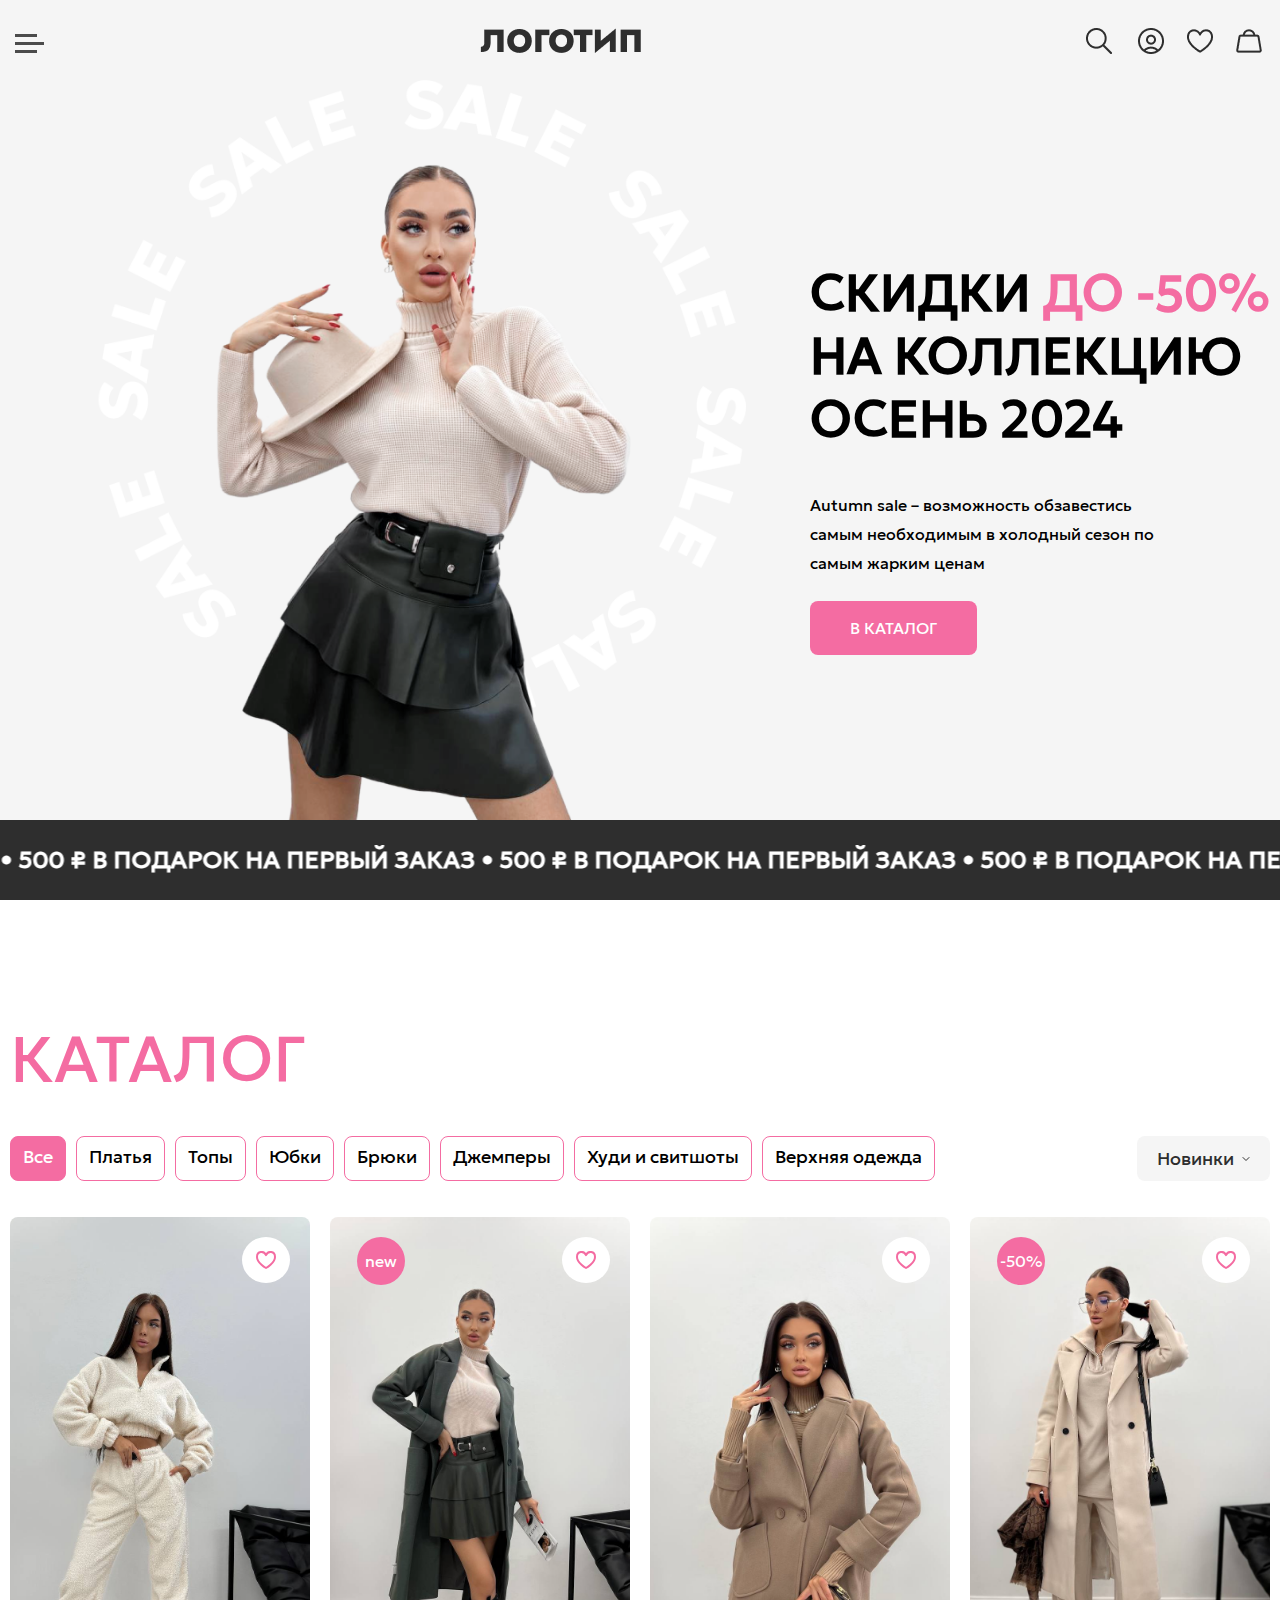
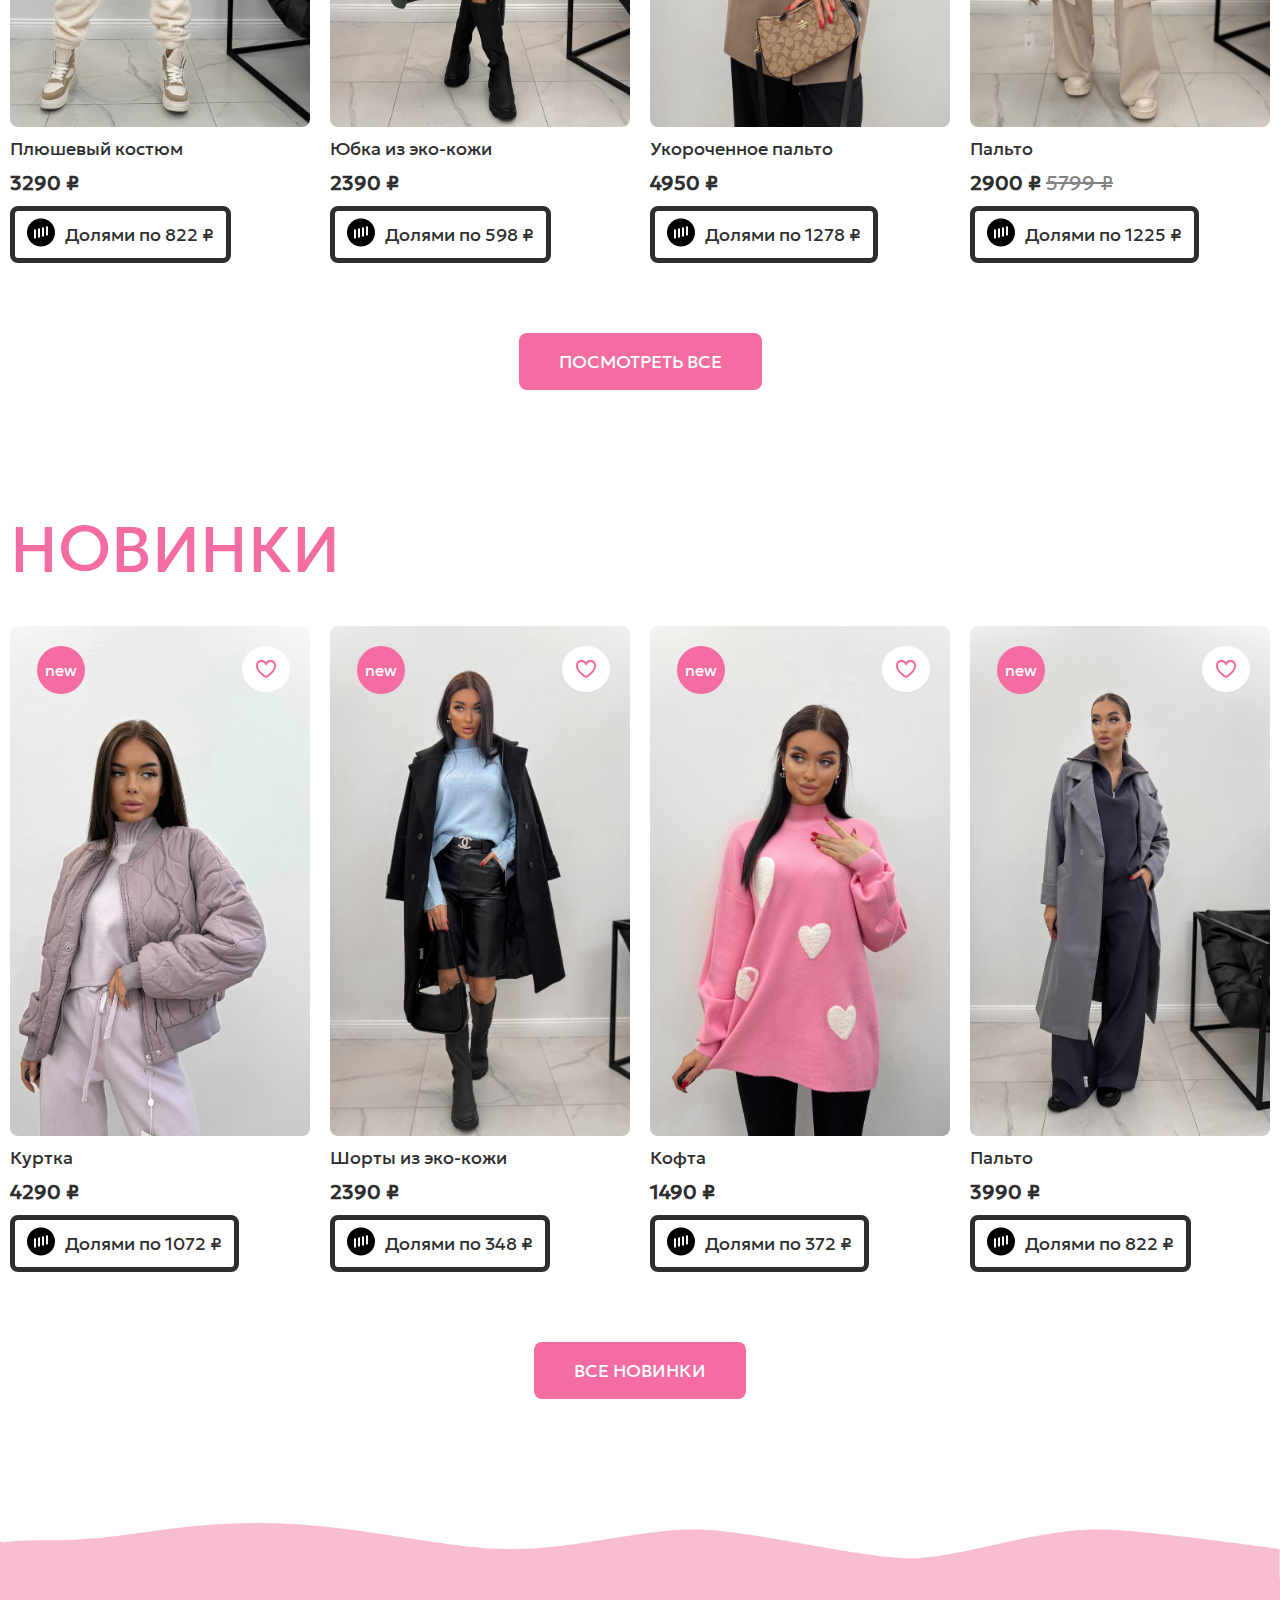
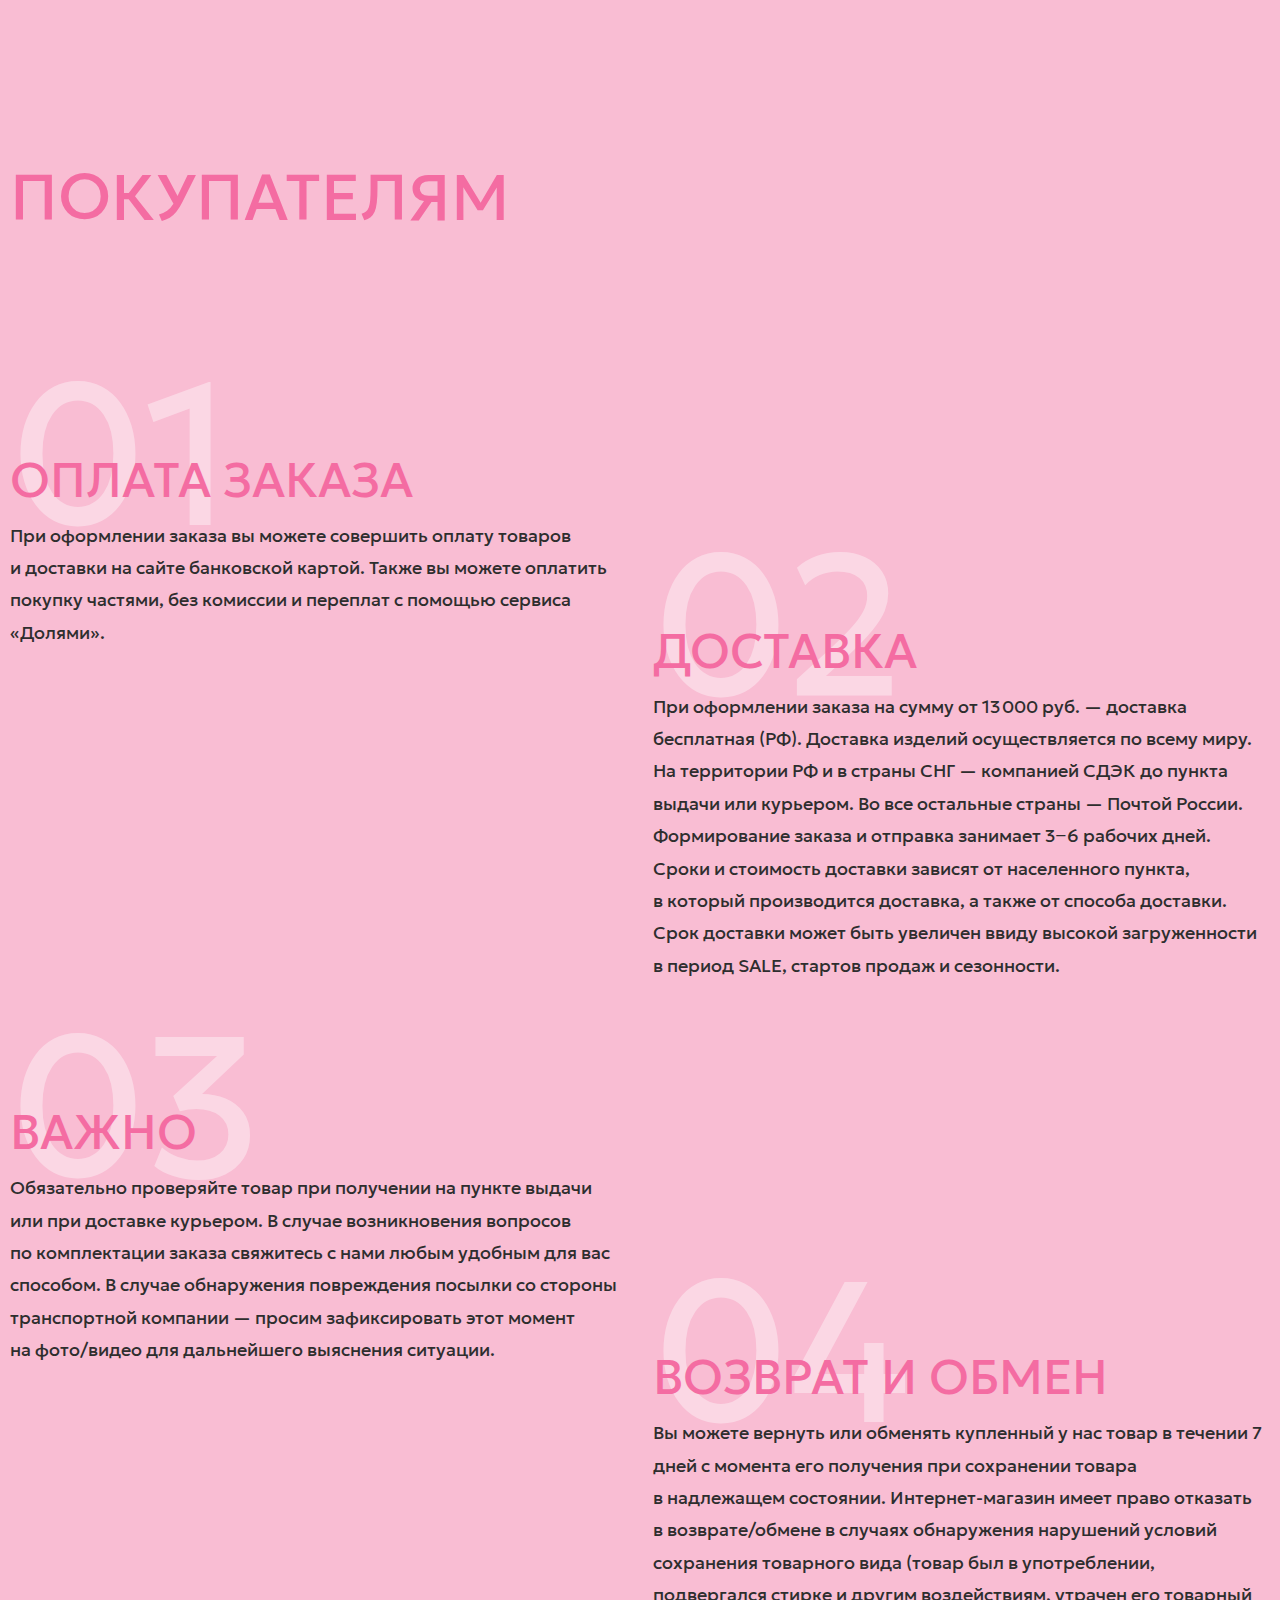
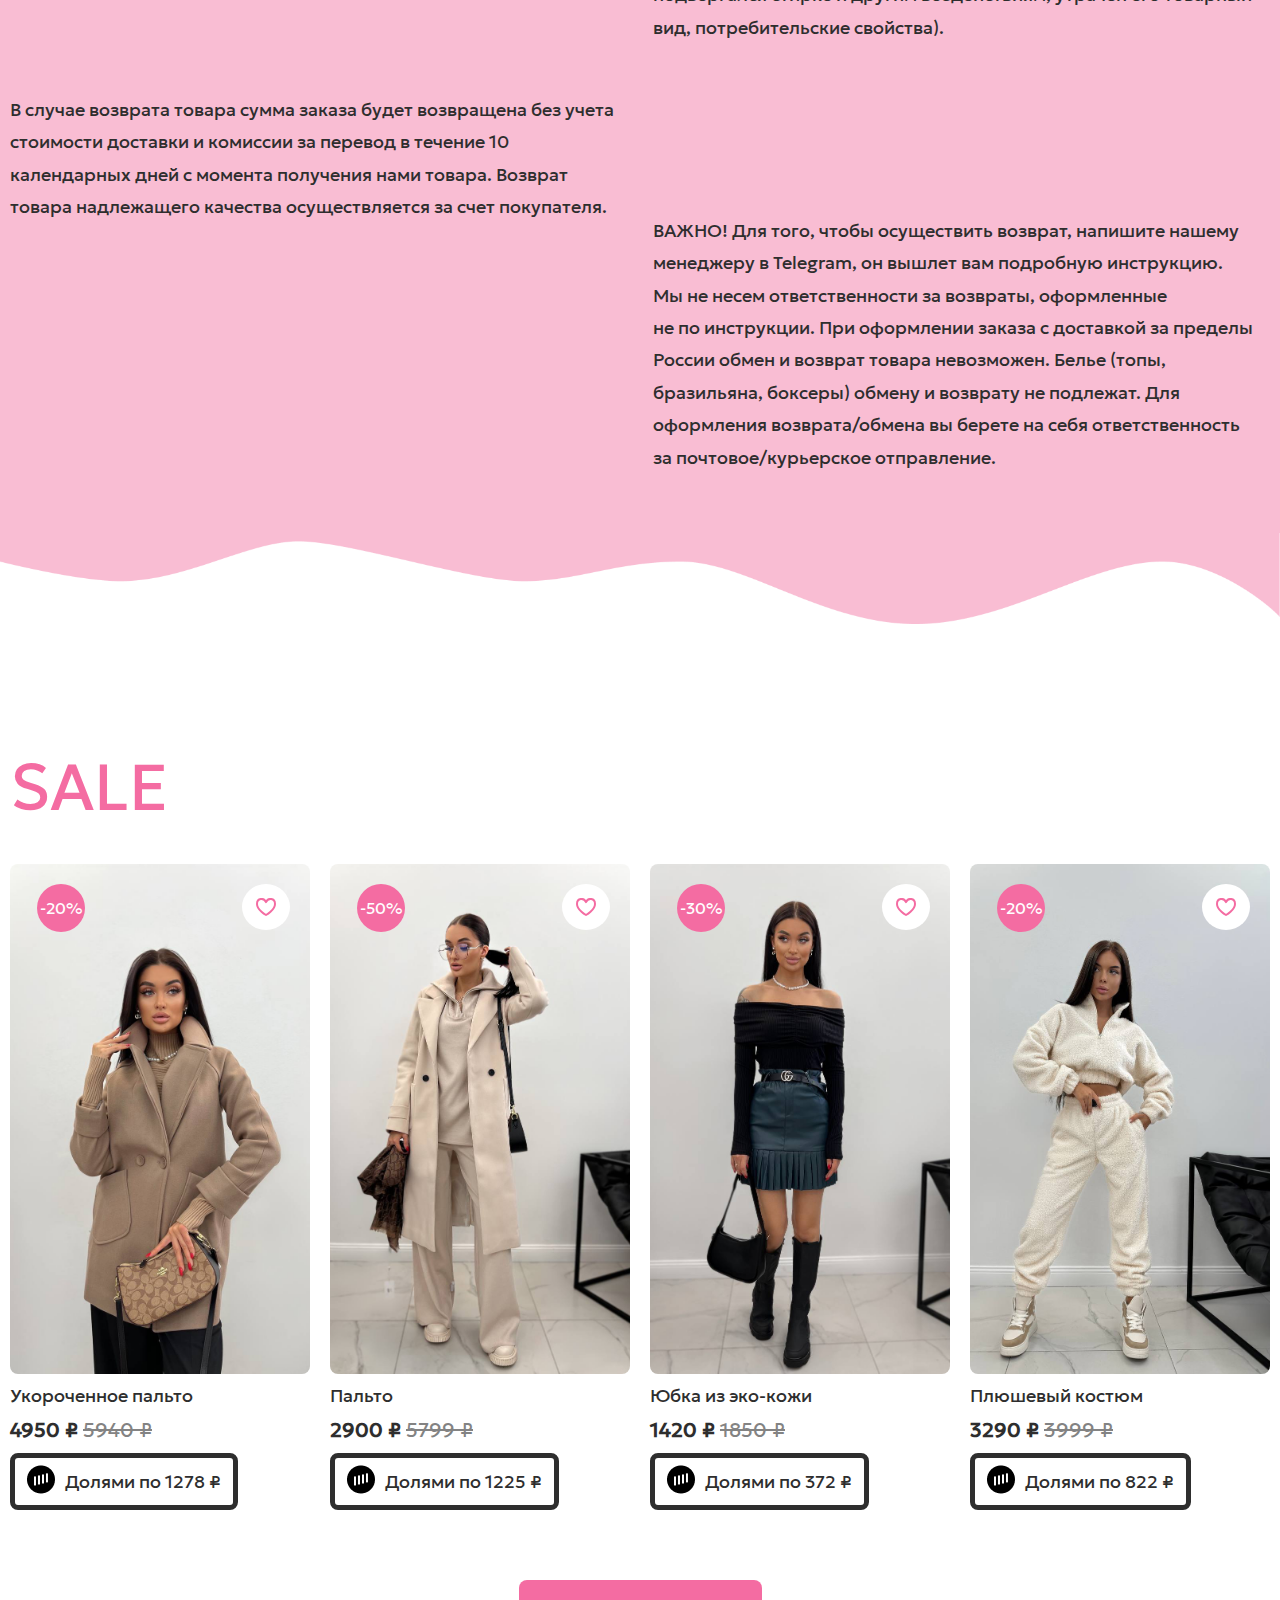
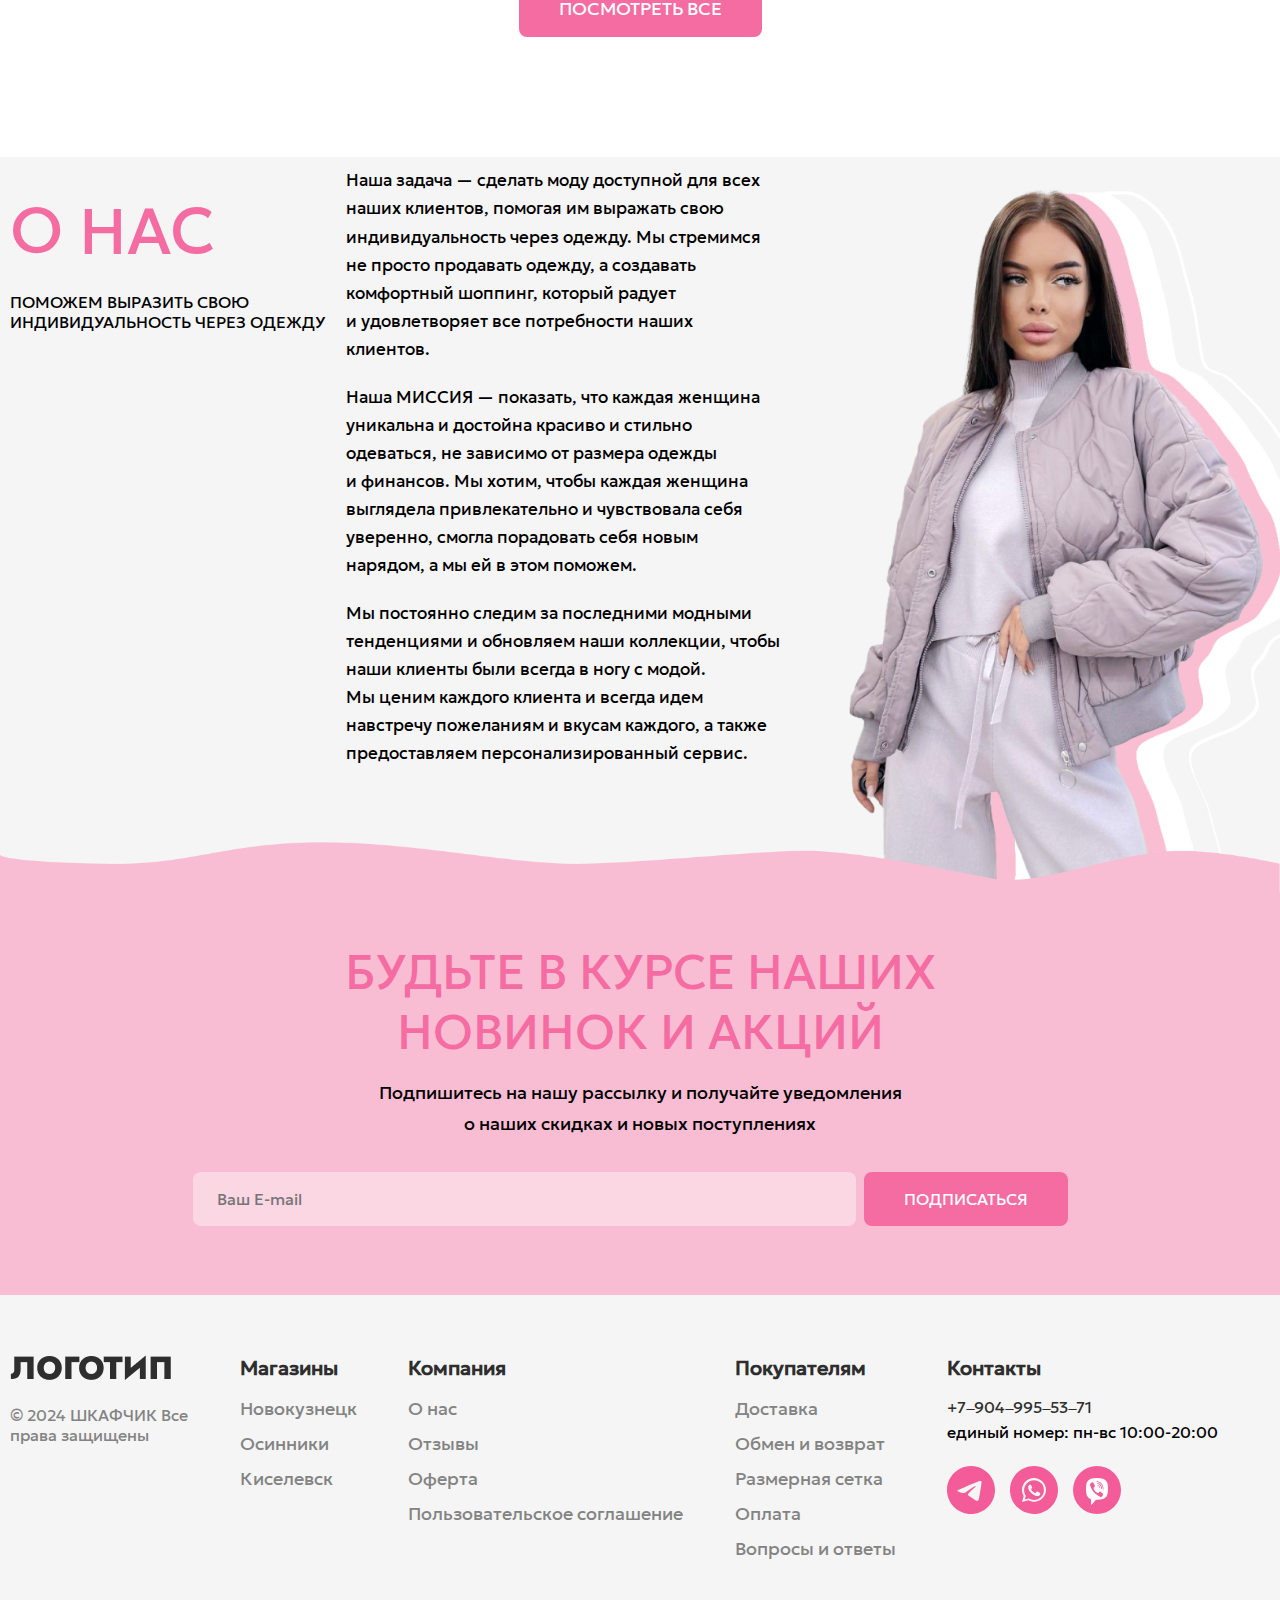
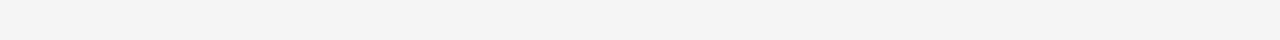
==== commit cb18b208: "1" ====
--- a/index.html
+++ b/index.html
@@ -87,9 +87,23 @@
                         </div>
                         <div class="site-header-contacts-bottom">
                             <div class="site-header-contacts social">
-                                <a href="" class="social__link"></a>
-                                <a href="" class="social__link"></a>
-                                <a href="" class="social__link"></a>
+                                <a href="" class="social__link">
+                                    <svg width="48" height="48" viewBox="0 0 48 48" fill="none" xmlns="http://www.w3.org/2000/svg">
+                                        <path fill-rule="evenodd" clip-rule="evenodd" d="M24 48C10.7452 48 0 37.2548 0 24C0 10.7452 10.7452 0 24 0C37.2548 0 48 10.7452 48 24C48 37.2548 37.2548 48 24 48ZM25.0378 18.0111C22.8883 18.9051 18.5923 20.7556 12.1499 23.5624C11.1037 23.9785 10.5557 24.3854 10.5058 24.7834C10.4215 25.456 11.2637 25.7208 12.4106 26.0814C12.5666 26.1305 12.7283 26.1813 12.894 26.2352C14.0223 26.602 15.5402 27.0311 16.3292 27.0481C17.045 27.0636 17.8439 26.7685 18.7258 26.1628C24.7452 22.0996 27.8524 20.0458 28.0475 20.0016C28.1851 19.9703 28.3759 19.9311 28.5051 20.0459C28.6343 20.1608 28.6216 20.3783 28.6079 20.4366C28.5245 20.7923 25.2184 23.8659 23.5076 25.4565C22.9742 25.9523 22.5959 26.3041 22.5185 26.3844C22.3453 26.5643 22.1687 26.7345 21.999 26.8981C20.9507 27.9087 20.1646 28.6665 22.0425 29.904C22.945 30.4987 23.6671 30.9905 24.3876 31.4811C25.1743 32.0169 25.9591 32.5513 26.9744 33.2169C27.2331 33.3864 27.4801 33.5626 27.7208 33.7341C28.6364 34.3869 29.459 34.9733 30.4753 34.8798C31.0658 34.8254 31.6758 34.2702 31.9856 32.6141C32.7177 28.7002 34.1567 20.2201 34.4893 16.7257C34.5185 16.4195 34.4818 16.0277 34.4524 15.8557C34.4229 15.6837 34.3614 15.4386 34.1379 15.2572C33.8731 15.0424 33.4643 14.9971 33.2815 15.0001C32.4503 15.0149 31.175 15.4584 25.0378 18.0111Z" fill="#F35C98"/>
+                                    </svg>
+                                </a>
+                                <a href="" class="social__link">
+                                    <svg width="48" height="48" viewBox="0 0 48 48" fill="none" xmlns="http://www.w3.org/2000/svg">
+                                        <path fill-rule="evenodd" clip-rule="evenodd" d="M18.9 32.55C20.4 33.45 22.2 33.9 24 33.9C29.55 33.9 33.9 29.4 33.9 24.15C33.9 21.45 33 19.05 31.05 17.1C29.1 15.3 26.7 14.25 24 14.25C18.6 14.25 14.1 18.75 14.1 24.15C14.1 25.95 14.55 27.75 15.6 29.4L15.9 29.85L14.85 33.45L18.6 32.4L18.9 32.55ZM27.3 25.5C27.6 25.5 29.1 26.25 29.4 26.4C29.4467 26.4234 29.4934 26.4431 29.5396 26.4626C29.7898 26.5682 30.0234 26.6668 30.15 27.3C30.3 27.3 30.3 27.9 30 28.65C29.85 29.25 28.65 30 28.05 30C27.9484 30 27.851 30.0086 27.747 30.0178C27.2372 30.0629 26.568 30.1221 24.45 29.25C21.8213 28.1985 19.9988 25.6499 19.487 24.9342C19.4147 24.8331 19.3686 24.7686 19.35 24.75C19.3244 24.6989 19.2728 24.6174 19.2047 24.5099C18.8729 23.9859 18.15 22.8446 18.15 21.6C18.15 20.1 18.9 19.35 19.2 19.05C19.5 18.75 19.8 18.75 19.95 18.75H20.55C20.7 18.75 21 18.75 21.15 19.2C21.45 19.8 22.05 21.3 22.05 21.45C22.05 21.5 22.0667 21.55 22.0833 21.6C22.1167 21.7 22.15 21.8 22.05 21.9C21.975 21.975 21.9375 22.05 21.9 22.125C21.8625 22.2 21.825 22.275 21.75 22.35L21.3 22.8C21.15 22.95 21 23.1 21.15 23.4C21.3 23.7 21.9 24.75 22.8 25.5C23.8127 26.3861 24.6117 26.738 25.0168 26.9165C25.0917 26.9495 25.1532 26.9766 25.2 27C25.5 27 25.65 27 25.8 26.85C25.875 26.7 26.0625 26.475 26.25 26.25C26.4375 26.025 26.625 25.8 26.7 25.65C26.85 25.35 27 25.35 27.3 25.5Z" fill="#F35C98"/>
+                                        <path fill-rule="evenodd" clip-rule="evenodd" d="M0 24C0 10.7452 10.7452 0 24 0C37.2548 0 48 10.7452 48 24C48 37.2548 37.2548 48 24 48C10.7452 48 0 37.2548 0 24ZM24 12C27.15 12 30.15 13.2 32.4 15.45C34.65 17.7 36 20.7 36 23.85C36 30.45 30.6 35.85 24 35.85C22.05 35.85 20.1 35.25 18.3 34.35L12 36L13.65 30C12.6 28.2 12 26.1 12 24C12 17.4 17.4 12 24 12Z" fill="#F35C98"/>
+                                    </svg>                                    
+                                </a>
+                                <a href="" class="social__link">
+                                    <svg width="48" height="48" viewBox="0 0 48 48" fill="none" xmlns="http://www.w3.org/2000/svg">
+                                        <rect width="48" height="48" rx="24" fill="#F35C98"/>
+                                        <path d="M30.0279 12.6409C26.0349 11.7864 21.8883 11.7864 17.8953 12.6409C16.1291 13.0681 13.9023 15.4606 13.5183 17.3405C12.8272 21.0147 12.8272 24.7744 13.5183 28.4486C13.9791 30.3285 16.2059 32.721 17.8953 33.1482C17.9721 33.1482 18.0489 33.2337 18.0489 33.3191V38.7023C18.0489 38.9586 18.356 39.1295 18.5096 38.8732L20.8133 36.2243C20.8133 36.2243 22.6562 34.0881 22.9633 33.7464C22.9633 33.7464 23.0401 33.6609 23.1169 33.6609C25.4206 33.7464 27.801 33.49 30.1047 33.0628C31.8709 32.6355 34.0977 30.243 34.4817 28.3632C35.1728 24.6889 35.1728 20.9292 34.4817 17.255C34.0209 15.4606 31.7941 13.0681 30.0279 12.6409ZM30.1047 28.705C29.7208 29.5594 29.26 30.243 28.4921 30.6702C28.2618 30.7557 28.0314 30.8411 27.801 30.9266C27.4939 30.8411 27.2635 30.7557 27.0332 30.6702C24.5759 29.5594 22.2723 28.0214 20.4293 25.7997C19.4311 24.518 18.5864 23.0654 17.8953 21.5274C17.5881 20.7584 17.281 20.0748 17.0506 19.3057C16.8202 18.6222 17.2042 17.9386 17.5881 17.4259C17.9721 16.9132 18.4328 16.5714 18.9703 16.3151C19.3543 16.0587 19.7382 16.2296 20.0454 16.5714C20.6597 17.4259 21.274 18.2804 21.7347 19.2203C22.0419 19.8184 21.9651 20.502 21.4276 20.9292C21.274 21.0147 21.1972 21.1001 21.0436 21.271C20.9668 21.3565 20.8133 21.4419 20.7365 21.6128C20.5829 21.8692 20.5829 22.1255 20.6597 22.3819C21.274 24.3471 22.4258 25.8852 24.192 26.7397C24.4991 26.9106 24.7295 26.996 25.1134 26.996C25.651 26.9106 25.8813 26.227 26.2653 25.8852C26.6492 25.5434 27.1099 25.5434 27.5707 25.7997C27.9546 26.0561 28.3386 26.3979 28.7993 26.7397C29.1832 27.0815 29.5672 27.3378 29.9511 27.6796C30.1815 27.8505 30.2583 28.2777 30.1047 28.705ZM26.8796 22.2964C26.726 22.2964 26.8028 22.2964 26.8796 22.2964C26.5724 22.2964 26.4956 22.1255 26.4188 21.8692C26.4188 21.6983 26.4188 21.4419 26.3421 21.271C26.2653 20.9292 26.1117 20.5875 25.8045 20.3311C25.651 20.2457 25.4974 20.1602 25.3438 20.0748C25.1134 19.9893 24.9599 19.9893 24.7295 19.9893C24.4991 19.9039 24.4223 19.733 24.4223 19.4766C24.4223 19.3057 24.6527 19.1349 24.8063 19.1349C26.0349 19.2203 26.9564 19.9893 27.1099 21.6128C27.1099 21.6983 27.1099 21.8692 27.1099 21.9546C27.1099 22.1255 27.0332 22.2964 26.8796 22.2964ZM26.1117 18.5367C25.7277 18.3658 25.3438 18.1949 24.8831 18.1095C24.7295 18.1095 24.4991 18.024 24.3456 18.024C24.1152 18.024 23.9616 17.8531 24.0384 17.5968C24.0384 17.3405 24.192 17.1696 24.4223 17.255C25.1902 17.3405 25.8813 17.5114 26.5724 17.8531C27.9546 18.6222 28.7225 19.9039 28.9529 21.6128C28.9529 21.6983 28.9529 21.7837 28.9529 21.8692C28.9529 22.0401 28.9529 22.211 28.9529 22.4673C28.9529 22.5527 28.9529 22.6382 28.9529 22.7236C28.8761 23.0654 28.3386 23.1509 28.2618 22.7236C28.2618 22.6382 28.185 22.4673 28.185 22.3819C28.185 21.6128 28.0314 20.8438 27.7243 20.1602C27.2635 19.3912 26.726 18.8785 26.1117 18.5367ZM30.2583 23.6636C30.0279 23.6636 29.8743 23.4072 29.8743 23.1509C29.8743 22.6382 29.7976 22.1255 29.7208 21.6128C29.4136 18.8785 27.4171 16.6569 25.0367 16.2296C24.6527 16.1442 24.2688 16.1442 23.9616 16.0587C23.7312 16.0587 23.4241 16.0588 23.3473 15.717C23.2705 15.4606 23.5009 15.2043 23.7312 15.2043C23.808 15.2043 23.8848 15.2043 23.8848 15.2043C24.0384 15.2043 27.0332 15.2897 23.8848 15.2043C27.11 15.2897 29.7976 17.6822 30.3351 21.271C30.4119 21.8692 30.4887 22.4673 30.4887 23.1509C30.6422 23.4072 30.4887 23.6636 30.2583 23.6636Z" fill="white"/>
+                                    </svg>                                    
+                                </a>
                             </div>
                         </div>
                     </div>
@@ -948,9 +962,23 @@
                             <div class="site-footer-info-adress">единый номер: пн-вс 10:00-20:00</div>
                         </div>
                         <div class="site-footer-social social">
-                            <a href="" class="social__link"></a>
-                            <a href="" class="social__link"></a>
-                            <a href="" class="social__link"></a>
+                            <a href="" class="social__link">
+                                <svg width="48" height="48" viewBox="0 0 48 48" fill="none" xmlns="http://www.w3.org/2000/svg">
+                                    <path fill-rule="evenodd" clip-rule="evenodd" d="M24 48C10.7452 48 0 37.2548 0 24C0 10.7452 10.7452 0 24 0C37.2548 0 48 10.7452 48 24C48 37.2548 37.2548 48 24 48ZM25.0378 18.0111C22.8883 18.9051 18.5923 20.7556 12.1499 23.5624C11.1037 23.9785 10.5557 24.3854 10.5058 24.7834C10.4215 25.456 11.2637 25.7208 12.4106 26.0814C12.5666 26.1305 12.7283 26.1813 12.894 26.2352C14.0223 26.602 15.5402 27.0311 16.3292 27.0481C17.045 27.0636 17.8439 26.7685 18.7258 26.1628C24.7452 22.0996 27.8524 20.0458 28.0475 20.0016C28.1851 19.9703 28.3759 19.9311 28.5051 20.0459C28.6343 20.1608 28.6216 20.3783 28.6079 20.4366C28.5245 20.7923 25.2184 23.8659 23.5076 25.4565C22.9742 25.9523 22.5959 26.3041 22.5185 26.3844C22.3453 26.5643 22.1687 26.7345 21.999 26.8981C20.9507 27.9087 20.1646 28.6665 22.0425 29.904C22.945 30.4987 23.6671 30.9905 24.3876 31.4811C25.1743 32.0169 25.9591 32.5513 26.9744 33.2169C27.2331 33.3864 27.4801 33.5626 27.7208 33.7341C28.6364 34.3869 29.459 34.9733 30.4753 34.8798C31.0658 34.8254 31.6758 34.2702 31.9856 32.6141C32.7177 28.7002 34.1567 20.2201 34.4893 16.7257C34.5185 16.4195 34.4818 16.0277 34.4524 15.8557C34.4229 15.6837 34.3614 15.4386 34.1379 15.2572C33.8731 15.0424 33.4643 14.9971 33.2815 15.0001C32.4503 15.0149 31.175 15.4584 25.0378 18.0111Z" fill="#F35C98"/>
+                                </svg>
+                            </a>
+                            <a href="" class="social__link">
+                                <svg width="48" height="48" viewBox="0 0 48 48" fill="none" xmlns="http://www.w3.org/2000/svg">
+                                    <path fill-rule="evenodd" clip-rule="evenodd" d="M18.9 32.55C20.4 33.45 22.2 33.9 24 33.9C29.55 33.9 33.9 29.4 33.9 24.15C33.9 21.45 33 19.05 31.05 17.1C29.1 15.3 26.7 14.25 24 14.25C18.6 14.25 14.1 18.75 14.1 24.15C14.1 25.95 14.55 27.75 15.6 29.4L15.9 29.85L14.85 33.45L18.6 32.4L18.9 32.55ZM27.3 25.5C27.6 25.5 29.1 26.25 29.4 26.4C29.4467 26.4234 29.4934 26.4431 29.5396 26.4626C29.7898 26.5682 30.0234 26.6668 30.15 27.3C30.3 27.3 30.3 27.9 30 28.65C29.85 29.25 28.65 30 28.05 30C27.9484 30 27.851 30.0086 27.747 30.0178C27.2372 30.0629 26.568 30.1221 24.45 29.25C21.8213 28.1985 19.9988 25.6499 19.487 24.9342C19.4147 24.8331 19.3686 24.7686 19.35 24.75C19.3244 24.6989 19.2728 24.6174 19.2047 24.5099C18.8729 23.9859 18.15 22.8446 18.15 21.6C18.15 20.1 18.9 19.35 19.2 19.05C19.5 18.75 19.8 18.75 19.95 18.75H20.55C20.7 18.75 21 18.75 21.15 19.2C21.45 19.8 22.05 21.3 22.05 21.45C22.05 21.5 22.0667 21.55 22.0833 21.6C22.1167 21.7 22.15 21.8 22.05 21.9C21.975 21.975 21.9375 22.05 21.9 22.125C21.8625 22.2 21.825 22.275 21.75 22.35L21.3 22.8C21.15 22.95 21 23.1 21.15 23.4C21.3 23.7 21.9 24.75 22.8 25.5C23.8127 26.3861 24.6117 26.738 25.0168 26.9165C25.0917 26.9495 25.1532 26.9766 25.2 27C25.5 27 25.65 27 25.8 26.85C25.875 26.7 26.0625 26.475 26.25 26.25C26.4375 26.025 26.625 25.8 26.7 25.65C26.85 25.35 27 25.35 27.3 25.5Z" fill="#F35C98"/>
+                                    <path fill-rule="evenodd" clip-rule="evenodd" d="M0 24C0 10.7452 10.7452 0 24 0C37.2548 0 48 10.7452 48 24C48 37.2548 37.2548 48 24 48C10.7452 48 0 37.2548 0 24ZM24 12C27.15 12 30.15 13.2 32.4 15.45C34.65 17.7 36 20.7 36 23.85C36 30.45 30.6 35.85 24 35.85C22.05 35.85 20.1 35.25 18.3 34.35L12 36L13.65 30C12.6 28.2 12 26.1 12 24C12 17.4 17.4 12 24 12Z" fill="#F35C98"/>
+                                </svg>                                    
+                            </a>
+                            <a href="" class="social__link">
+                                <svg width="48" height="48" viewBox="0 0 48 48" fill="none" xmlns="http://www.w3.org/2000/svg">
+                                    <rect width="48" height="48" rx="24" fill="#F35C98"/>
+                                    <path d="M30.0279 12.6409C26.0349 11.7864 21.8883 11.7864 17.8953 12.6409C16.1291 13.0681 13.9023 15.4606 13.5183 17.3405C12.8272 21.0147 12.8272 24.7744 13.5183 28.4486C13.9791 30.3285 16.2059 32.721 17.8953 33.1482C17.9721 33.1482 18.0489 33.2337 18.0489 33.3191V38.7023C18.0489 38.9586 18.356 39.1295 18.5096 38.8732L20.8133 36.2243C20.8133 36.2243 22.6562 34.0881 22.9633 33.7464C22.9633 33.7464 23.0401 33.6609 23.1169 33.6609C25.4206 33.7464 27.801 33.49 30.1047 33.0628C31.8709 32.6355 34.0977 30.243 34.4817 28.3632C35.1728 24.6889 35.1728 20.9292 34.4817 17.255C34.0209 15.4606 31.7941 13.0681 30.0279 12.6409ZM30.1047 28.705C29.7208 29.5594 29.26 30.243 28.4921 30.6702C28.2618 30.7557 28.0314 30.8411 27.801 30.9266C27.4939 30.8411 27.2635 30.7557 27.0332 30.6702C24.5759 29.5594 22.2723 28.0214 20.4293 25.7997C19.4311 24.518 18.5864 23.0654 17.8953 21.5274C17.5881 20.7584 17.281 20.0748 17.0506 19.3057C16.8202 18.6222 17.2042 17.9386 17.5881 17.4259C17.9721 16.9132 18.4328 16.5714 18.9703 16.3151C19.3543 16.0587 19.7382 16.2296 20.0454 16.5714C20.6597 17.4259 21.274 18.2804 21.7347 19.2203C22.0419 19.8184 21.9651 20.502 21.4276 20.9292C21.274 21.0147 21.1972 21.1001 21.0436 21.271C20.9668 21.3565 20.8133 21.4419 20.7365 21.6128C20.5829 21.8692 20.5829 22.1255 20.6597 22.3819C21.274 24.3471 22.4258 25.8852 24.192 26.7397C24.4991 26.9106 24.7295 26.996 25.1134 26.996C25.651 26.9106 25.8813 26.227 26.2653 25.8852C26.6492 25.5434 27.1099 25.5434 27.5707 25.7997C27.9546 26.0561 28.3386 26.3979 28.7993 26.7397C29.1832 27.0815 29.5672 27.3378 29.9511 27.6796C30.1815 27.8505 30.2583 28.2777 30.1047 28.705ZM26.8796 22.2964C26.726 22.2964 26.8028 22.2964 26.8796 22.2964C26.5724 22.2964 26.4956 22.1255 26.4188 21.8692C26.4188 21.6983 26.4188 21.4419 26.3421 21.271C26.2653 20.9292 26.1117 20.5875 25.8045 20.3311C25.651 20.2457 25.4974 20.1602 25.3438 20.0748C25.1134 19.9893 24.9599 19.9893 24.7295 19.9893C24.4991 19.9039 24.4223 19.733 24.4223 19.4766C24.4223 19.3057 24.6527 19.1349 24.8063 19.1349C26.0349 19.2203 26.9564 19.9893 27.1099 21.6128C27.1099 21.6983 27.1099 21.8692 27.1099 21.9546C27.1099 22.1255 27.0332 22.2964 26.8796 22.2964ZM26.1117 18.5367C25.7277 18.3658 25.3438 18.1949 24.8831 18.1095C24.7295 18.1095 24.4991 18.024 24.3456 18.024C24.1152 18.024 23.9616 17.8531 24.0384 17.5968C24.0384 17.3405 24.192 17.1696 24.4223 17.255C25.1902 17.3405 25.8813 17.5114 26.5724 17.8531C27.9546 18.6222 28.7225 19.9039 28.9529 21.6128C28.9529 21.6983 28.9529 21.7837 28.9529 21.8692C28.9529 22.0401 28.9529 22.211 28.9529 22.4673C28.9529 22.5527 28.9529 22.6382 28.9529 22.7236C28.8761 23.0654 28.3386 23.1509 28.2618 22.7236C28.2618 22.6382 28.185 22.4673 28.185 22.3819C28.185 21.6128 28.0314 20.8438 27.7243 20.1602C27.2635 19.3912 26.726 18.8785 26.1117 18.5367ZM30.2583 23.6636C30.0279 23.6636 29.8743 23.4072 29.8743 23.1509C29.8743 22.6382 29.7976 22.1255 29.7208 21.6128C29.4136 18.8785 27.4171 16.6569 25.0367 16.2296C24.6527 16.1442 24.2688 16.1442 23.9616 16.0587C23.7312 16.0587 23.4241 16.0588 23.3473 15.717C23.2705 15.4606 23.5009 15.2043 23.7312 15.2043C23.808 15.2043 23.8848 15.2043 23.8848 15.2043C24.0384 15.2043 27.0332 15.2897 23.8848 15.2043C27.11 15.2897 29.7976 17.6822 30.3351 21.271C30.4119 21.8692 30.4887 22.4673 30.4887 23.1509C30.6422 23.4072 30.4887 23.6636 30.2583 23.6636Z" fill="white"/>
+                                </svg>                                    
+                            </a>
                         </div>
                     </div>
                 </div>
--- a/assets/css/style.css
+++ b/assets/css/style.css
@@ -36,6 +36,10 @@
     font-family: 'Geologica Regular';
     overflow-x: hidden;
 }
+.site{
+    position: relative;
+    overflow-x: hidden;
+}
 .container{
     width: 100%;
     height: inherit;
@@ -48,7 +52,7 @@
     overflow: hidden;
 }
 .site__header{
-    margin-bottom: 48px;
+    margin-bottom: 10px;
 }
 .site-header:not(.site-header--pos){
     border-bottom: 1px solid var(--grey-border);
@@ -688,7 +692,6 @@
     width: 48px;
     height: 48px;
     border-radius: 50%;
-    background-color: var(--pink);
 }
 .about-container{
     background-color: rgba(245, 245, 245, 1);
@@ -885,10 +888,10 @@
     padding-bottom: 24px;
 }
 /*=====================*/
-.breadcrumbs{
+.breadcrumbs-wrap{
     display: flex;
     gap: 5px;
-    padding-bottom: 20px;
+    padding-bottom: 20px !important;
 }
 .breadcrumbs-item{
     font-size: 16px;
@@ -898,293 +901,7 @@
     text-decoration: none;
     color: var(--grey-lighter);
 }
-/*=========CARD=============*/
-.card{
-    padding-bottom: 100px;
-}
-.card-top{
-    display: flex;
-    justify-content: space-between;
-}
-.card-left{
-    width: 100%;
-    max-width: 1042px;
-}
-.card-right{
-    width: 100%;
-    max-width: 697px;
-    padding-top: 20px;
-}
-.card-name{
-    font-size: 24px;
-    font-weight: bold;
-    text-transform: uppercase;
-    color: var(--card-black);
-    padding-bottom: 8px;
-}
-.card-number{
-    font-size: 18px;
-    color: var(--grey-lighter);
-    padding-bottom: 24px;
-    font-family: "Geologica ExtraLight";
-}
-.card-price{
-    display: flex;
-    align-items: end;
-    gap: 8px;
-    padding-bottom: 24px;
-}
-.card-price-old, .card-price-current{
-    display: flex;
-}
-.card-price-val, .card-price-measure{
-    font-size: 24px;
-    font-weight: bold;
-    color: var(--black);
-}
-.card-price-val--old, .card-price-measure--old{
-    font-size: 18px;
-    color: var(--grey-lighter);
-}
-.card-price-old{
-    text-decoration: line-through;
-}
-.card-fraction{
-    border-radius: 8px;
-    border: 5px solid var(--pink);
-    max-width: 200px;
-    padding: 5px 12px;
-    cursor: pointer;
-}
-.card-fraction-wrap{
-    display: flex;
-    gap: 10px;
-    align-items: center;
-}
-.card-fraction-pic{
-    display: flex;
-    gap: 18px;
-}
-.card-action{
-    display: flex;
-    gap: 8px;
-    align-items: center;
-    padding-top: 40px;
-}
-.card-action-basket{
-    color: var(--white);
-    background-color: var(--pink);
-    transition: 0.5s;
-    text-transform: uppercase;
-    font-weight: bold;
-    font-size: 18px;
-    padding: 17px 40px;
-    border-radius: 8px;
-    cursor: pointer;
-}
-.card-action-favorite{
-    display: flex;
-    justify-content: center;
-    align-items: center;
-    cursor: pointer;
-    padding: 18px;
-    border-radius: 50%;
-    background-color: var(--grey);
-}
-.card-params{
-    padding-top: 40px;
-}
-.card-params-size{
-    padding-top: 32px;
-    padding-bottom: 64px;
-}
-.card-params-size-title{
-    font-size: 18px;
-    font-family: "Geologica ExtraLight";
-}
-.card-params-size-list{
-    display: flex;
-    flex-wrap: wrap;
-    gap: 10px;
-    padding: 12px 0;
-}
-.card-params-size-item, .content-product-size-list-item{
-    padding: 7px 28px;
-    border-radius: 8px;
-    border: 1px solid var(--black);
-    transition: 0.5s;
-    font-size: 18px;
-    color: var(--black);
-    cursor: pointer;
-}
-.card-params-size-item.active, .content-product-size-list-item.active{
-    background-color: var(--pink);
-    border-color: var(--pink);
-    color: var(--white);
-}
-.card-params-size-choose{
-    font-family: "Geologica ExtraLight";
-    font-size: 18px;
-    color: var(--black);
-    border-bottom: 1px solid var(--black);
-    width: max-content;
-    cursor: pointer;
-    padding-bottom: 3px;
-}
-.card-info-item{
-    padding-bottom: 40px;
-    border-bottom: 1px solid var(--grey-border);
-    padding: 24px 0;
-}
-.card-info-item-title{
-    font-size: 20px;
-}
-.card-info-item-activator{
-    width: 100%;
-    display: flex;
-    justify-content: space-between;
-    align-items: center;
-    cursor: pointer;
-}
-.card-info-item-content{
-    font-size: 18px;
-    font-family: "Geologica ExtraLight";
-    color: var(--black);
-    max-height: 0;
-    overflow: hidden;
-    transition: 1s;
-    opacity: 0;
-}
-.card-info-item-content.show{
-    overflow: unset;
-    padding: 20px 0;
-    opacity: 1;
-}
-.content-product-size-list{
-    display: flex;
-    flex-wrap: wrap;
-    gap: 8px;
-    justify-content: center;
-    padding: 0 40px 12px 40px;
-}
-.content-product-top-text{
-    font-size: 16px;
-    font-family: "Geologica ExtraLight";
-    color: var(--grey-lighter);
-    padding-bottom: 12px;
-    text-align: center;
-}
-.content-product-prop{
-    display: flex;
-    justify-content: space-between;
-}
-.content-product-prop:not(:last-child){
-    padding-bottom: 20px;
-}
-.content-structure-item{
-    display: flex;
-    justify-content: space-between;
-}
-.content-structure-item:not(:last-child){
-    padding-bottom: 20px;
-}
-.content-structure-item-left{
-    width: 100%;
-    max-width: 150px;
-    color: var(--black);
-    font-size: 18px;
-}
-.content-structure-item-right{
-    width: 100%;
-    max-width: 543px;
-    color: var(--black);
-    font-size: 18px;
-}
-.item-care-top{
-    line-height: 1.5;
-}
-.item-care-elem-pic{
-    cursor: pointer;
-}
-.item-care-elem-text{
-    font-size: 16px;
-    background-color: var(--white);
-    border-radius: 8px;
-    box-shadow: 0px 0px 19px rgba(0, 0, 0, 0.1);
-    width: max-content;
-    padding: 8px 12px;
-    display: none;
-}
-.item-care-bottom{
-    display: flex;
-    gap: 12px;
-    padding-top: 12px;
-}
-.card-left{
-    display: flex;
-    gap: 20px;
-}
-.card-pic-list{
-    display: flex;
-    flex-direction: column;
-    gap: 16px;
-    width: 100%;
-    max-width: 80px;
-}
-.card-pic-list-item{
-    max-width: inherit;
-    height: 107px;
-    border-radius: 8px;
-    overflow: hidden;
-    cursor: pointer;
-}
-.card-pic-list-item.active{
-    border: 1px solid var(--black);
-}
-.card-pic-list-item__img{
-    max-width: inherit;
-    height: inherit;
-    object-fit: cover;
-}
-.card-pic-main{
-    width: 100%;
-}
-.card-pic-main__img{
-    width: inherit;
-    object-fit: cover;
-    border-radius: 8px;
 
-    cursor: url("../img/card/cursor.png"), pointer;
-}
-.card-bottom{
-    padding-top: 100px;
-}
-.card-bottom-title{
-    font-size: 36px;
-    text-transform: uppercase;
-    padding-bottom: 24px;
-    font-weight: bold;
-}
-.card-bottom-content{
-    display: flex;
-    justify-content: space-between;
-    flex-wrap: wrap;
-}
-@media screen {
-    .card-action-basket:hover{
-        background-color: var(--pink-hover);
-    }
-    .card-params-size-item:hover,
-    .content-product-size-list-item:hover{
-        background-color: var(--pink);
-        border-color: var(--pink);
-        color: var(--white);
-    }
-    .card-pic-main__img:hover{
-
-    }
-}
-/*==========================*/
 @media screen {
     .catalog-show-all__link:hover,
     .auth-form-reg__submit:hover,
@@ -1203,6 +920,7 @@
     .catalog-setting-type-list{
         right: 10px;
     }
+
 }
 @media(max-width: 1800px){
     .catalog-item{
@@ -1239,6 +957,16 @@
     }
     .buyers-item{
         max-width: 49%;
+    }
+    /*
+    .site-wrap{
+        padding: 0 10px;
+    }*/
+    .breadcrumbs-wrap{
+        padding: 0 10px;
+    }
+    .card-left{
+        padding-left: 10px;
     }
 }
 @media(max-width: 1700px){
@@ -1885,6 +1613,9 @@
     .catalog-item-icons {
         max-width: 115px;
     }
+    .breadcrumbs-item{
+        font-size: 13px;
+    }
 }
 @media(max-width: 330px){
     .banner-item-content{
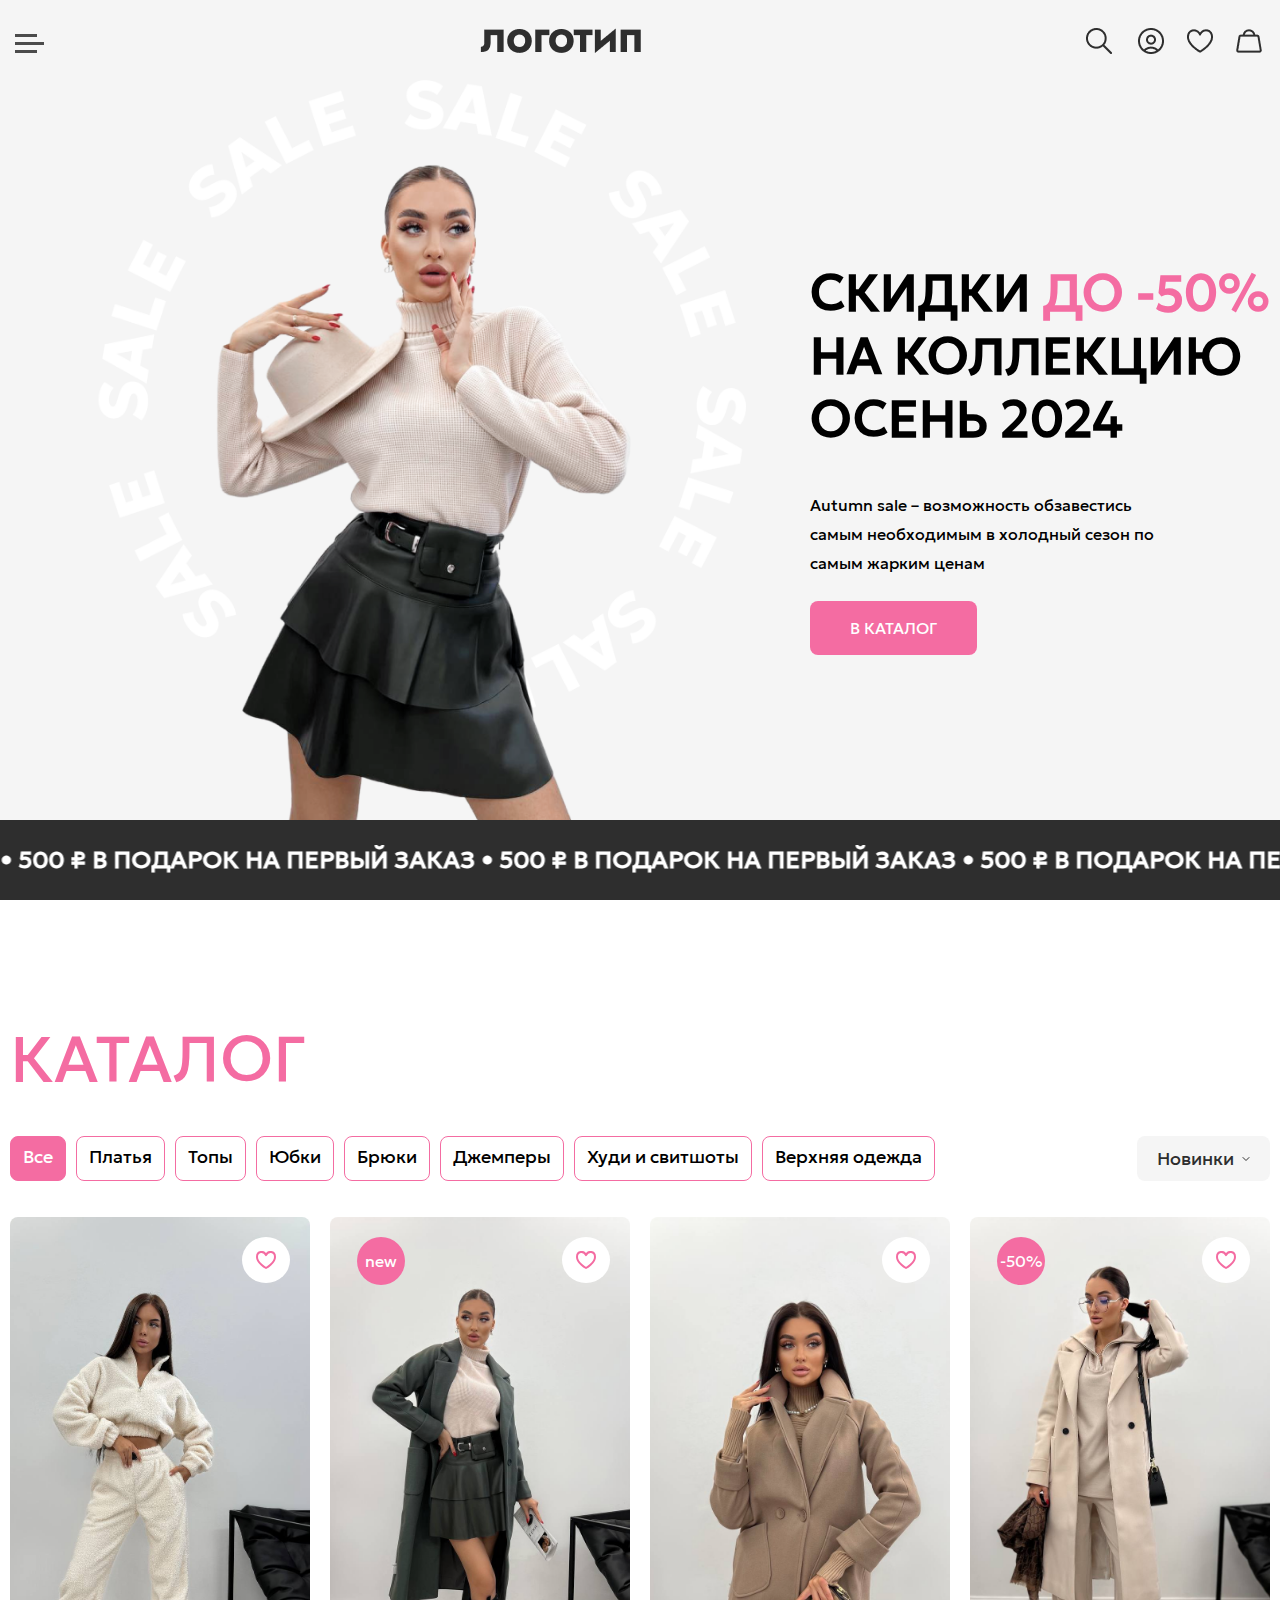
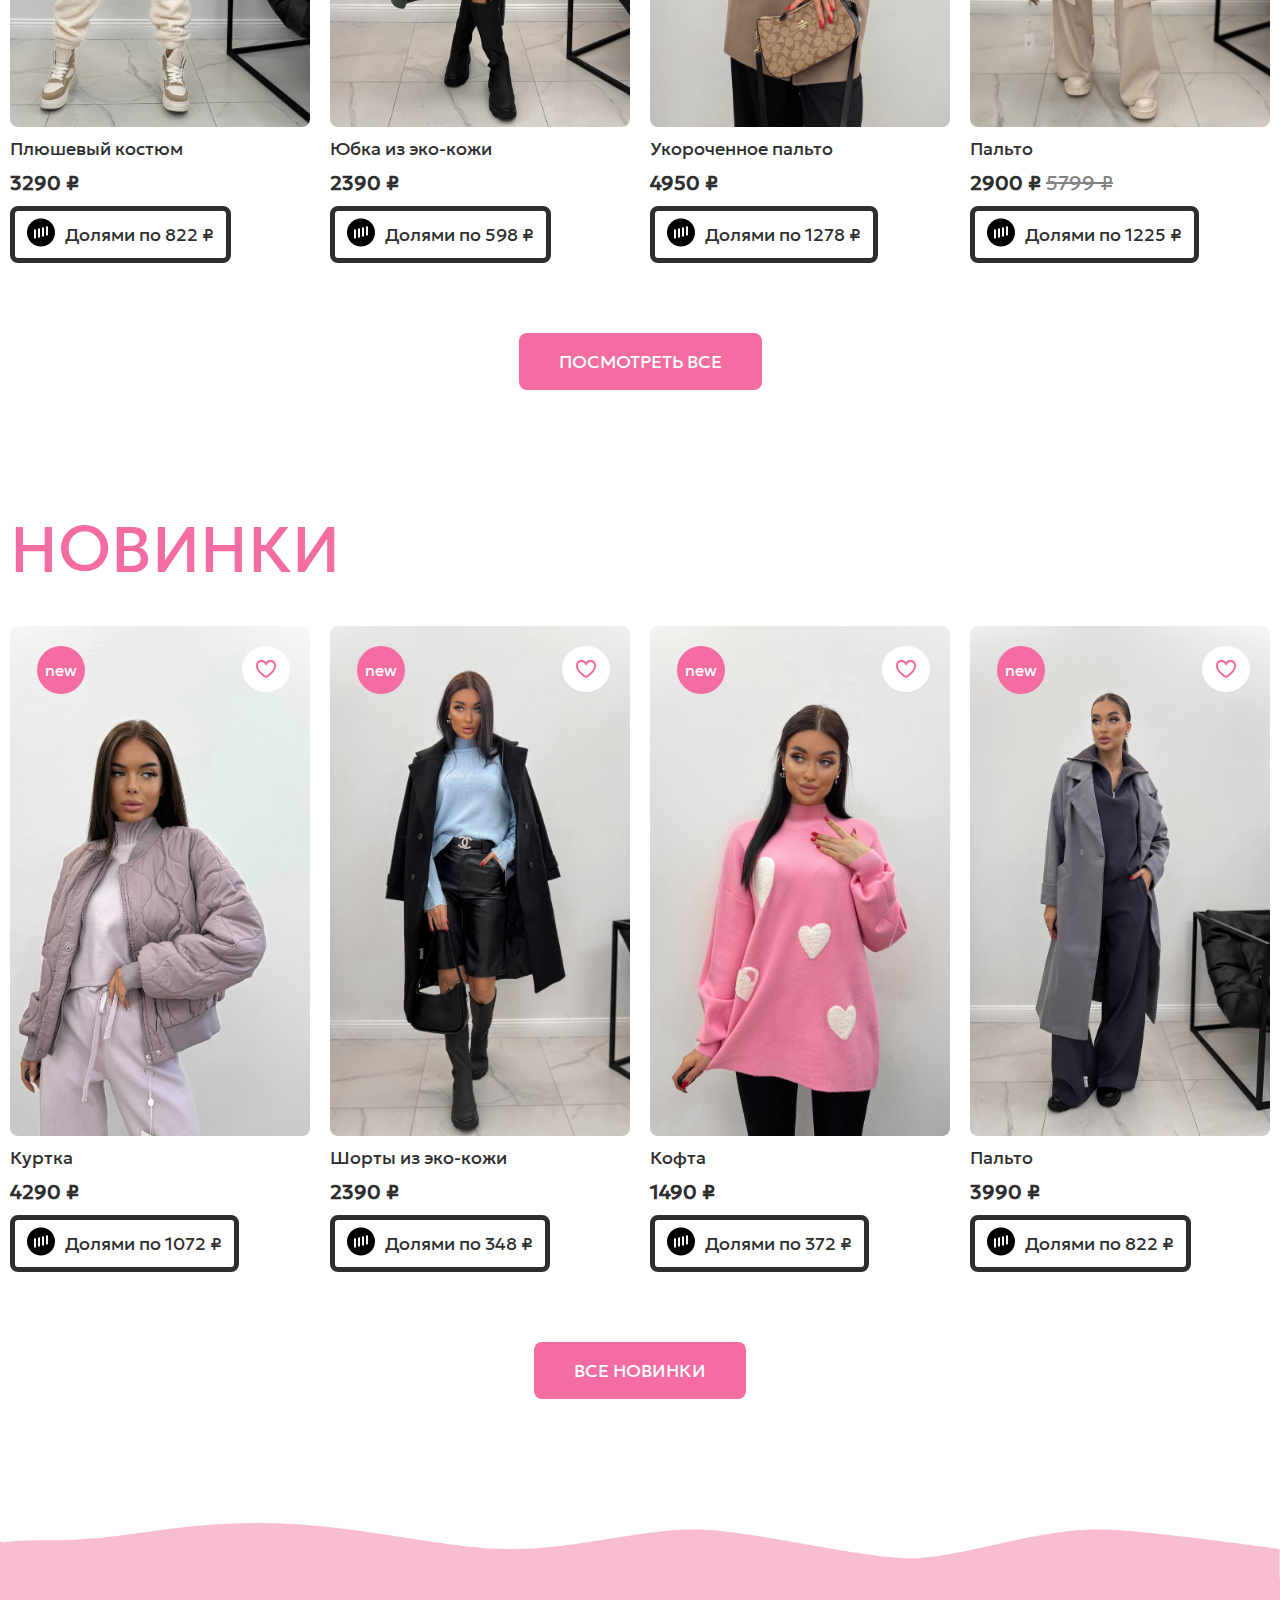
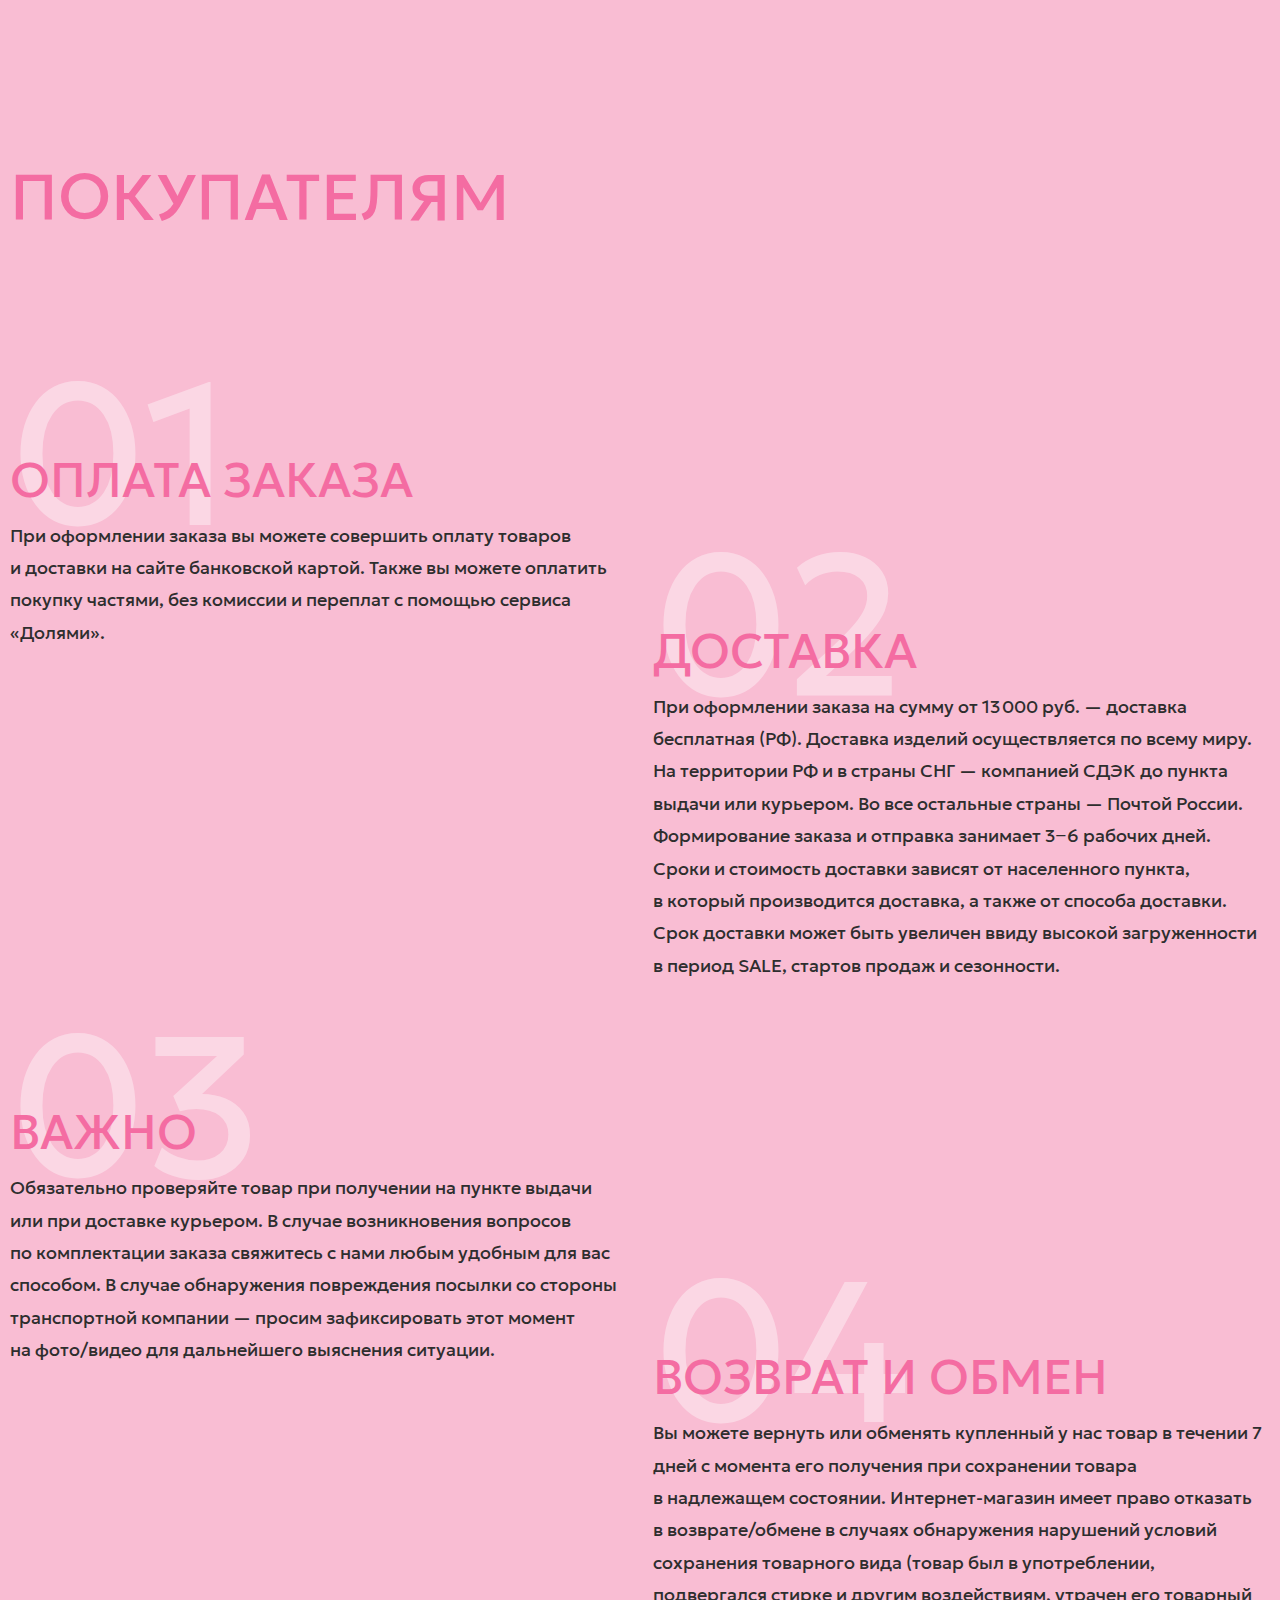
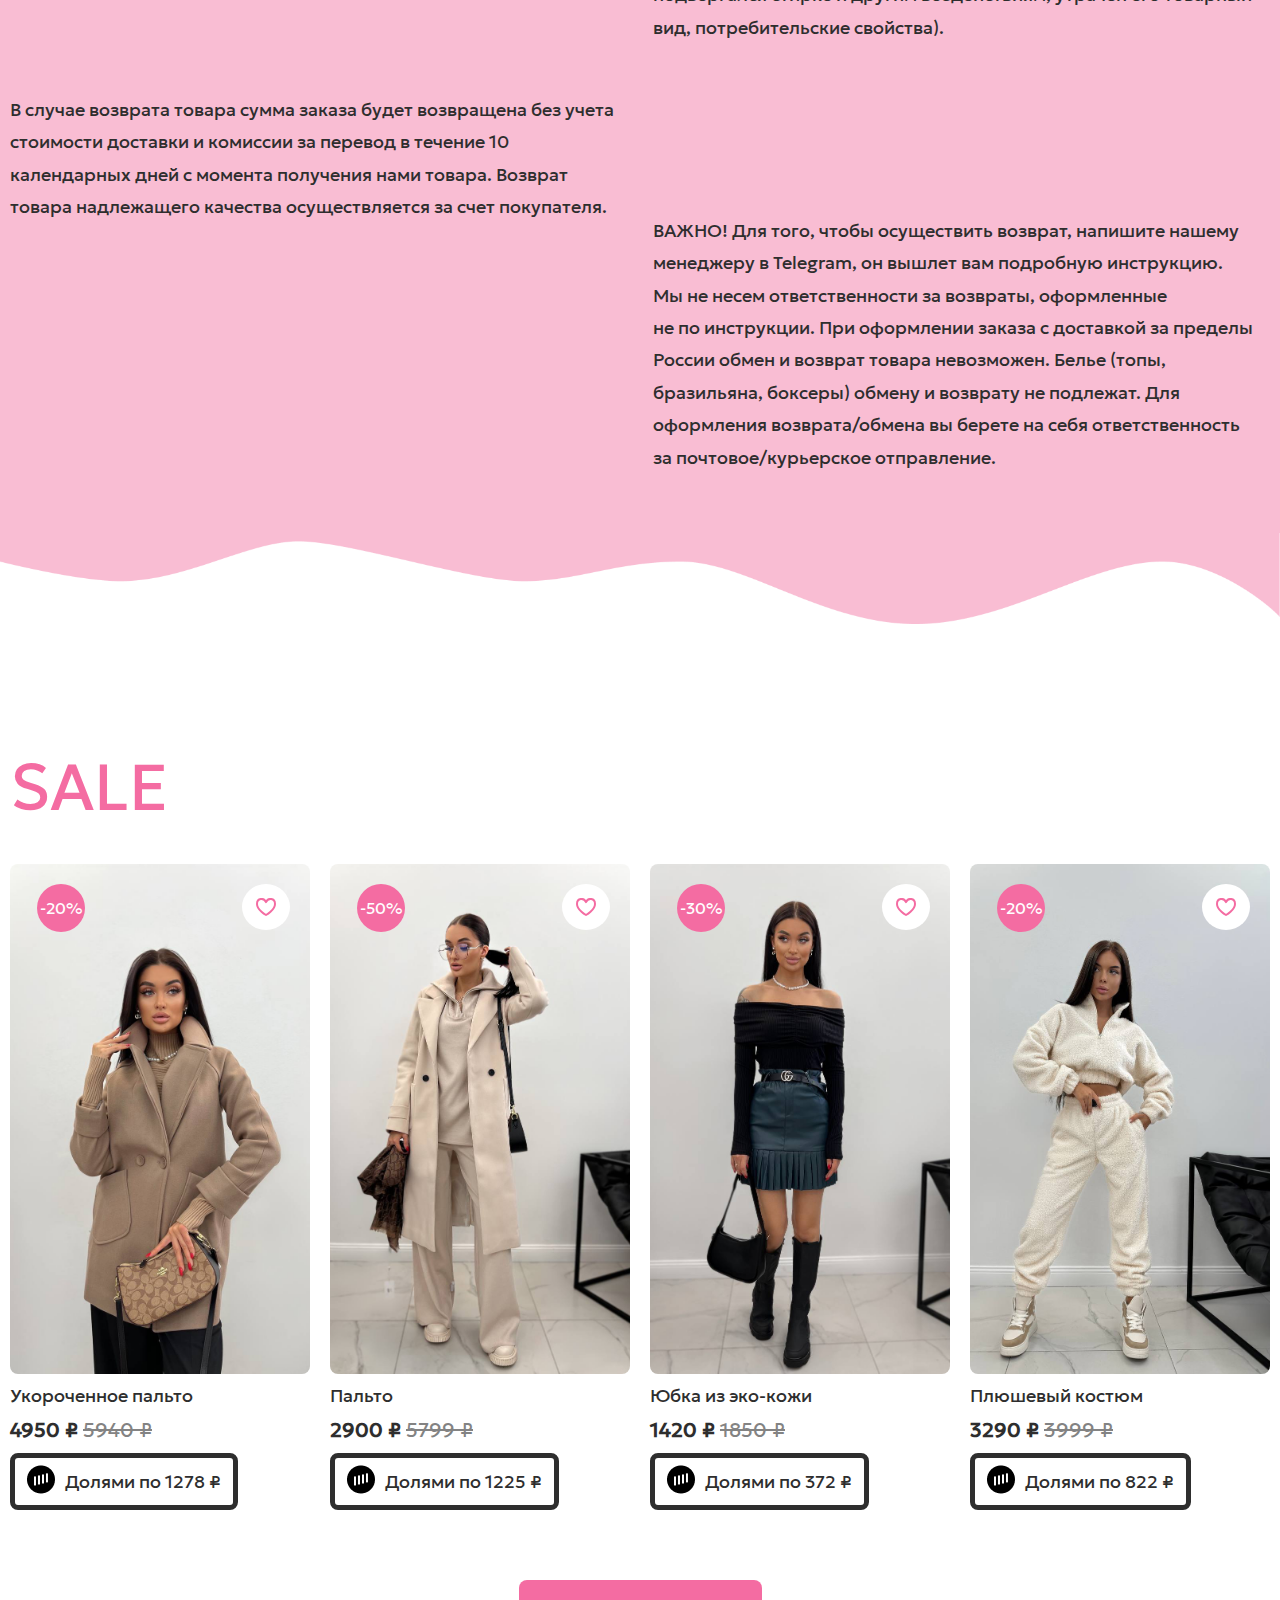
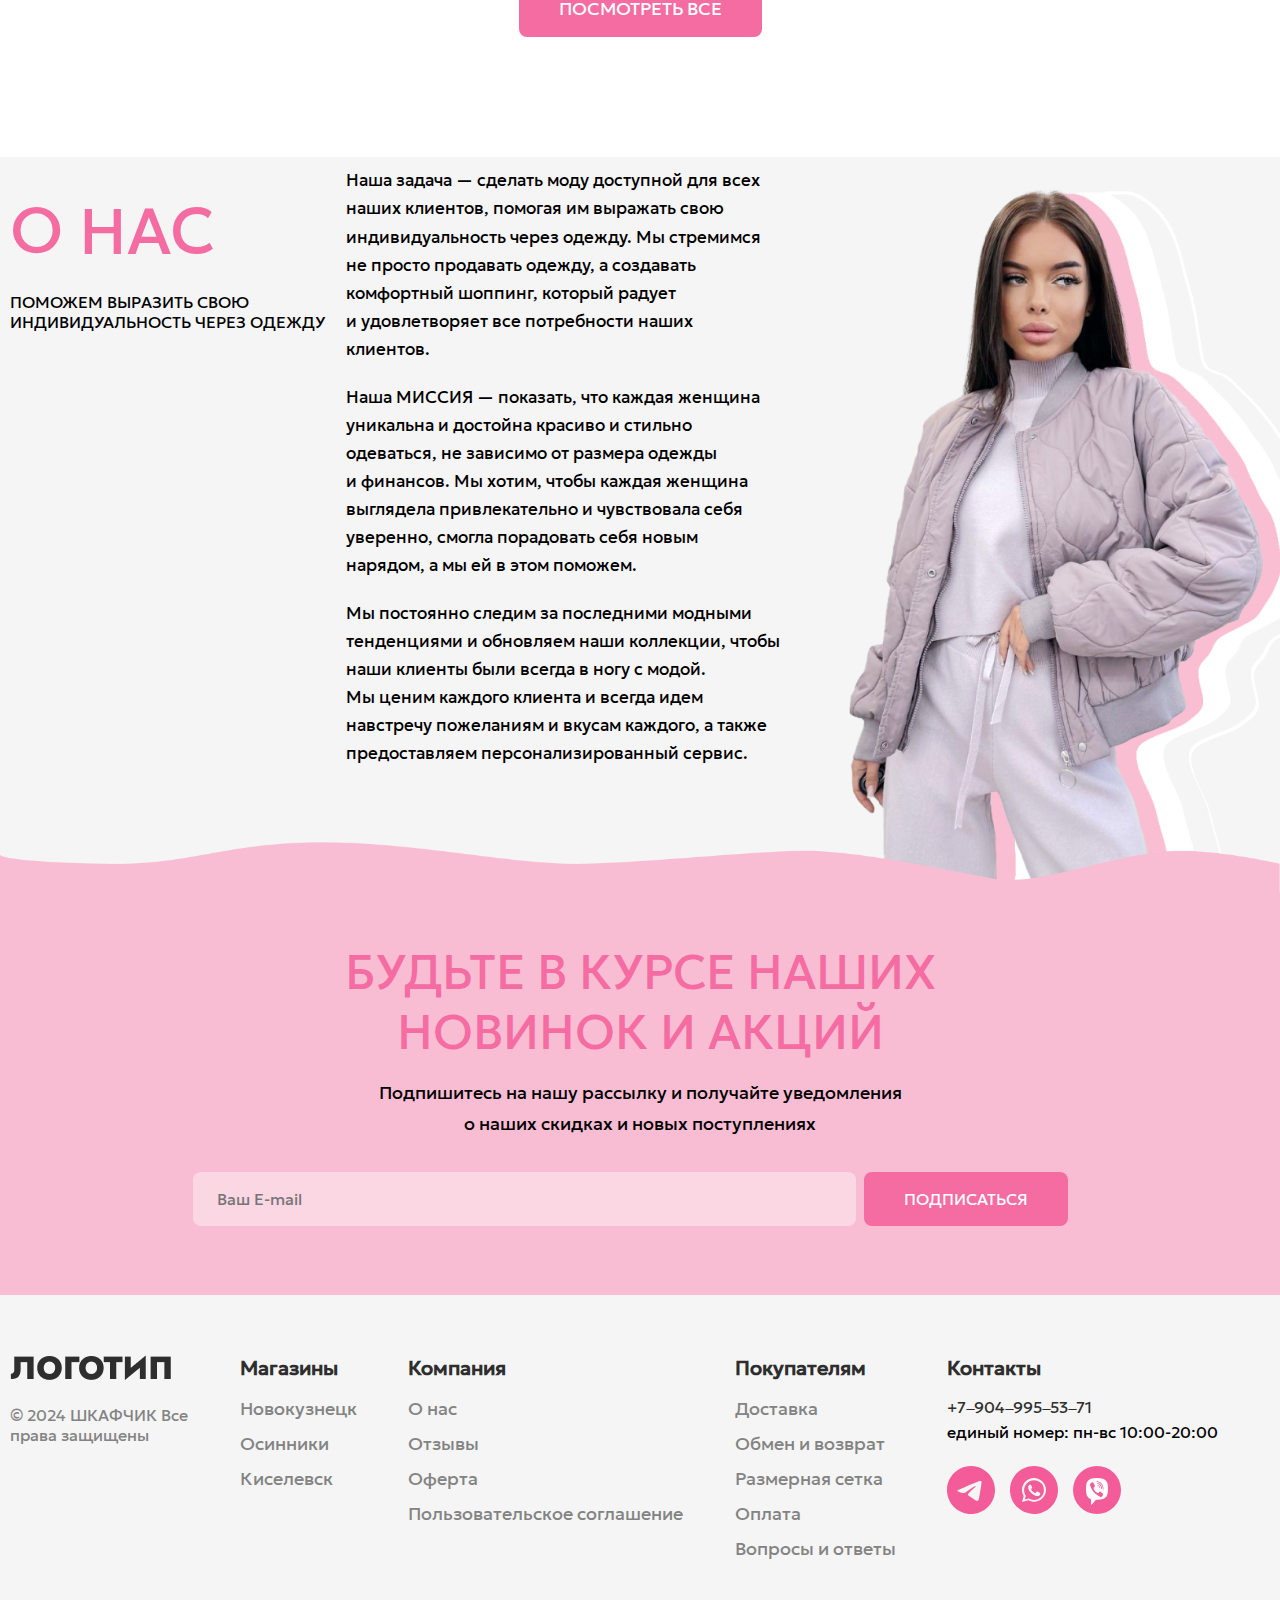
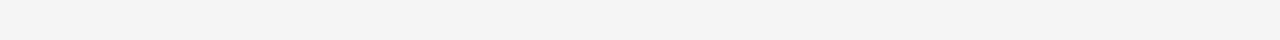
==== commit cd5c5bba: "123" ====
--- a/index.html
+++ b/index.html
@@ -167,7 +167,7 @@
                             Autumn sale – возможность обзавестись самым необходимым в холодный сезон по самым жарким ценам
                         </div>
                         <div class="banner-item-action">
-                            <a href="" class="banner-item__link">
+                            <a href="catalog.html" class="banner-item__link">
                                 в каталог
                             </a>
                         </div>
@@ -422,7 +422,7 @@
                         </div>
                     </div>
                     <div class="catalog-show-all">
-                        <a href="" class="catalog-show-all__link">Посмотреть все</a>
+                        <a href="catalog.html" class="catalog-show-all__link">Посмотреть все</a>
                     </div>
                 </div>
             </div>
